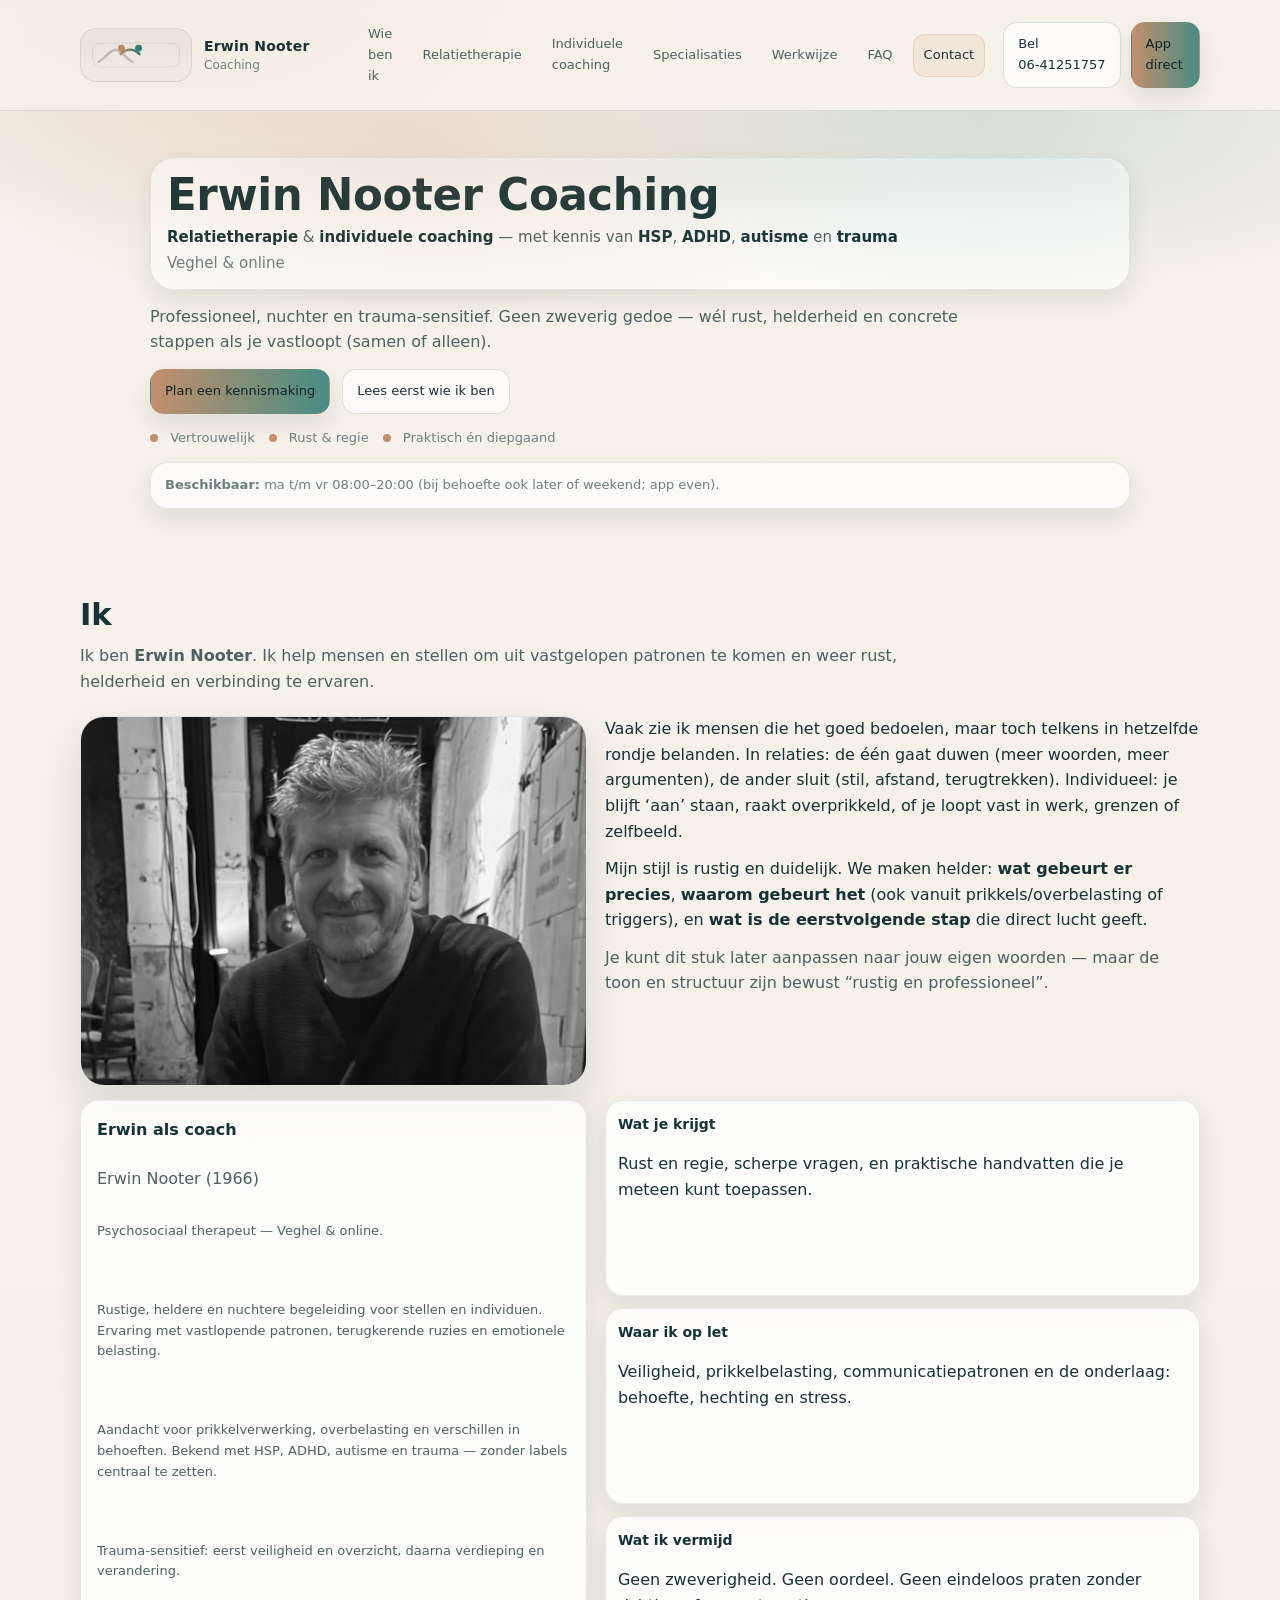
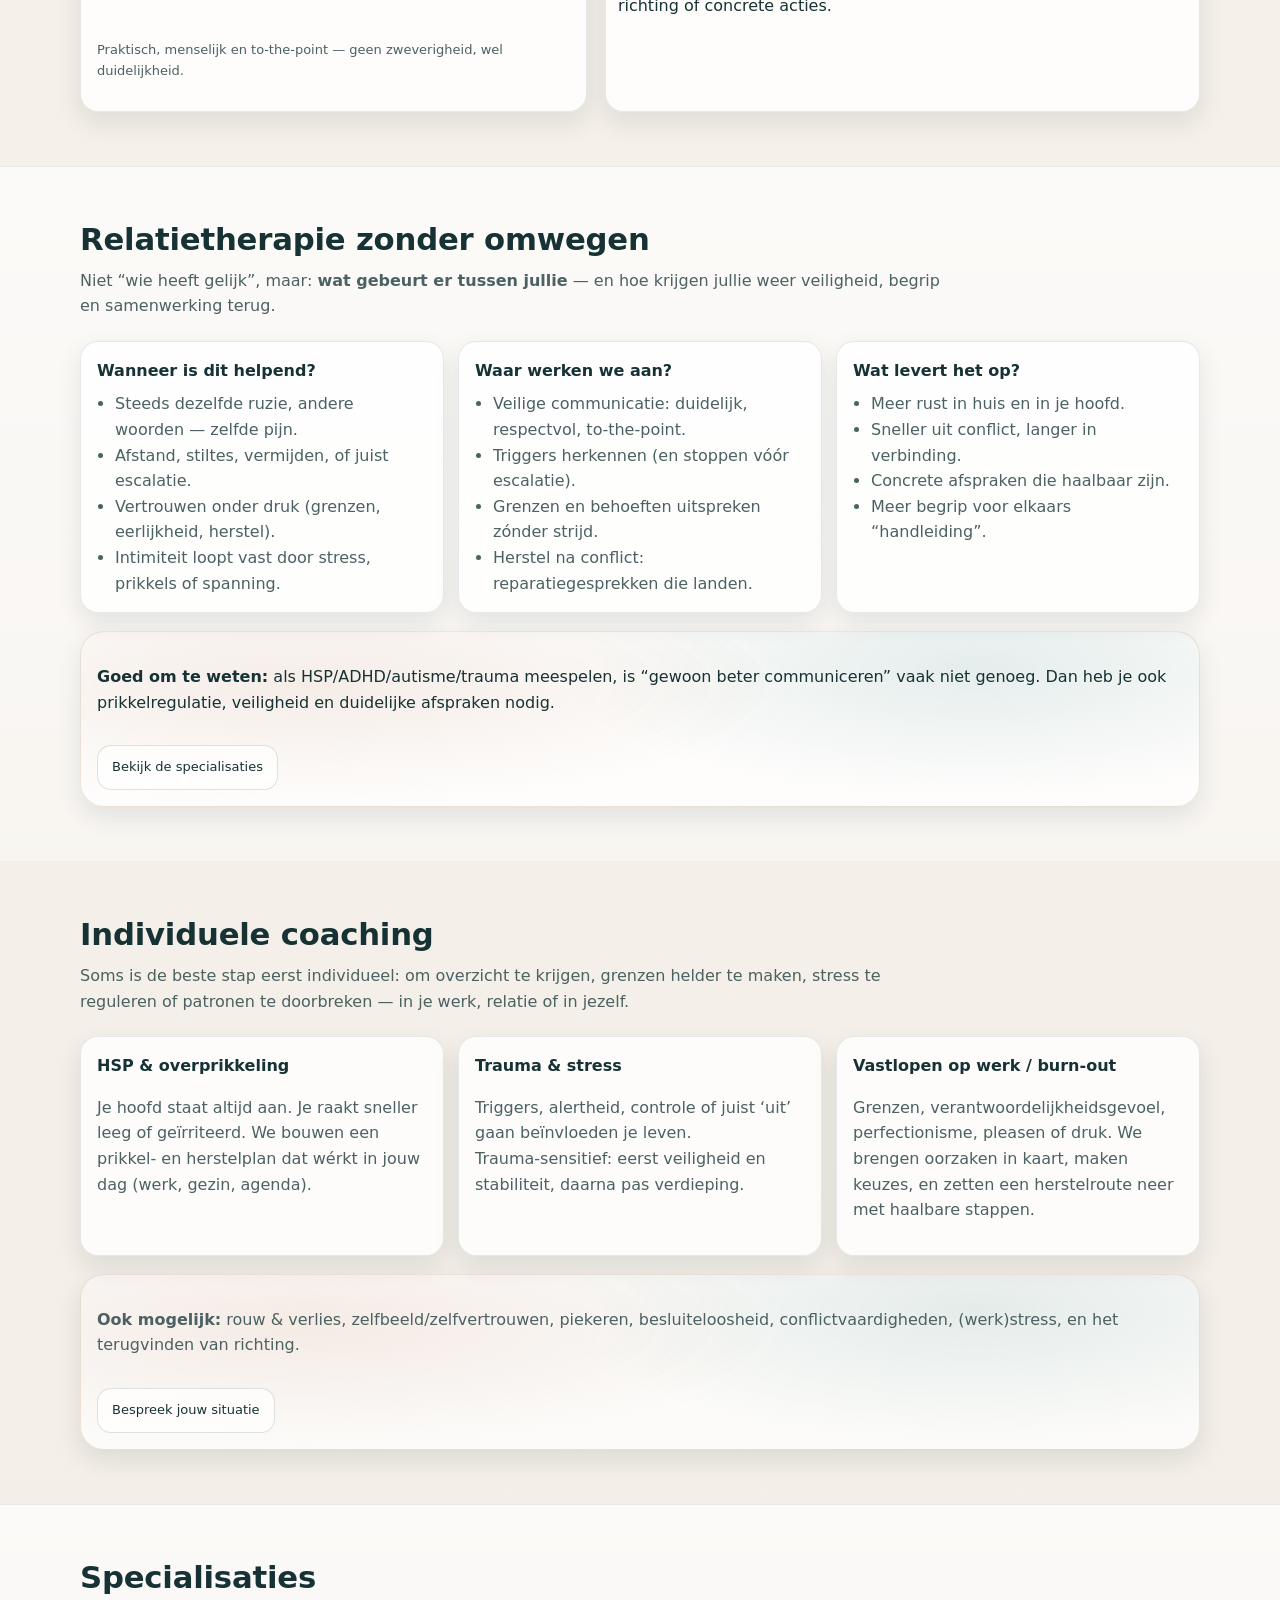
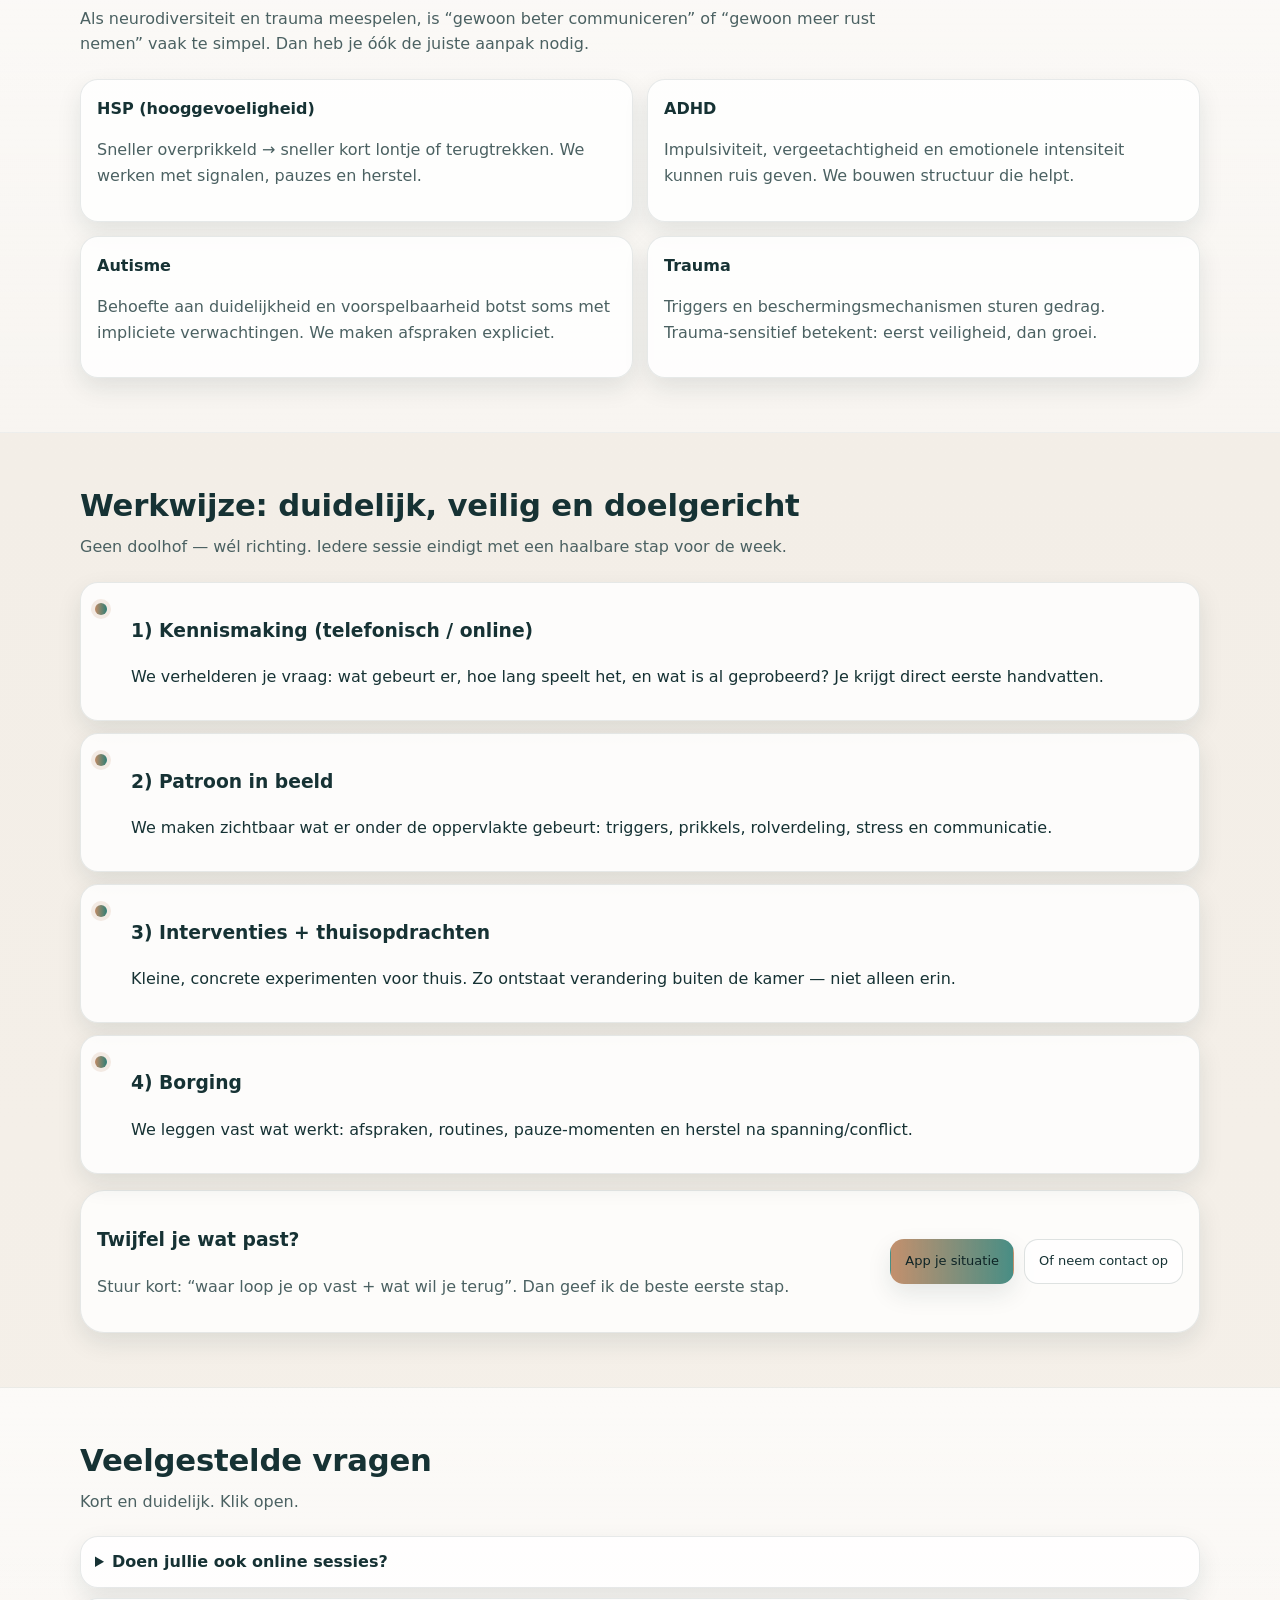
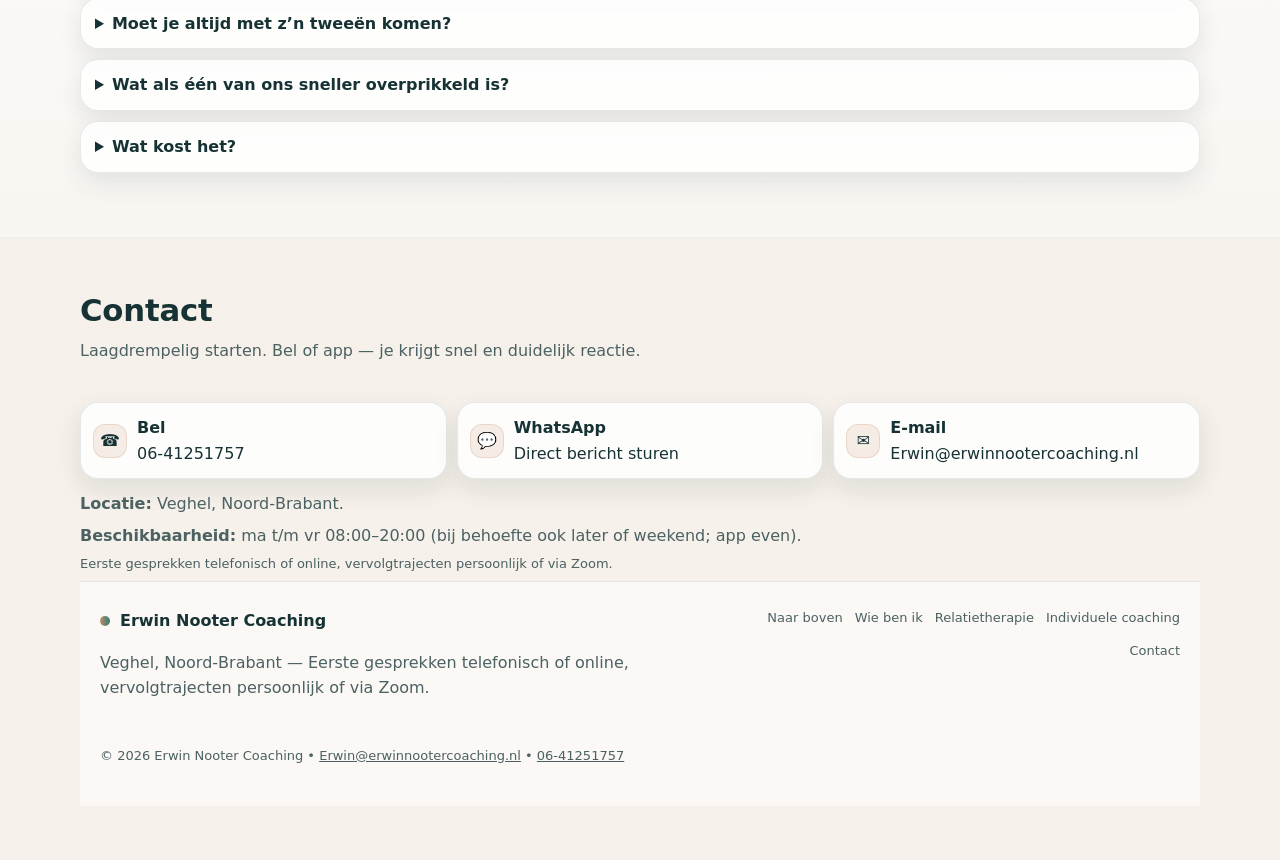
==== index.html @ 0a133993 "Update index.html" ====
<!doctype html>
<html lang="nl">
<head>
  <meta charset="utf-8" />
  <meta name="viewport" content="width=device-width,initial-scale=1" />
  <meta name="theme-color" content="#163234" />

  <title>Erwin Nooter Coaching | Relatietherapie & individuele coaching</title>
  <meta name="description" content="Erwin Nooter Coaching — relatietherapie én individuele coaching in Veghel (ook online). Specialisatie in HSP, ADHD, autisme en trauma. Professioneel, nuchter en trauma-sensitief." />

  <!-- Open Graph -->
  <meta property="og:type" content="website" />
  <meta property="og:title" content="Erwin Nooter Coaching | Relatietherapie & individuele coaching" />
  <meta property="og:description" content="Relatietherapie en individuele coaching in Veghel (ook online). HSP, ADHD, autisme en trauma." />
  <meta property="og:url" content="https://www.erwinnootercoaching.nl/" />
  <meta property="og:image" content="assets/img/og-cover.jpg" />

  <!-- Favicon -->
  <link rel="icon" href="data:image/svg+xml,%3Csvg xmlns='http://www.w3.org/2000/svg' viewBox='0 0 64 64'%3E%3Cpath fill='%23163234' d='M10 40c11-3 16-18 22-18s11 15 22 18v8H10z'/%3E%3Ccircle cx='22' cy='22' r='5' fill='%23C08A65'/%3E%3Ccircle cx='42' cy='22' r='5' fill='%232F7E75'/%3E%3C/svg%3E" />

  <link rel="stylesheet" href="assets/css/styles.css" />

  <!-- Structured data -->
  <script type="application/ld+json">
  {
    "@context":"https://schema.org",
    "@type":"ProfessionalService",
    "name":"Erwin Nooter Coaching",
    "areaServed":"Veghel, Noord-Brabant",
    "telephone":"+31641251757",
    "email":"Erwin@erwinnootercoaching.nl",
    "url":"https://www.erwinnootercoaching.nl/",
    "serviceType":[
      "Relatietherapie",
      "Individuele coaching",
      "Coaching bij HSP",
      "Begeleiding bij ADHD en autisme",
      "Trauma-sensitieve begeleiding"
    ]
  }
  </script>

  <script defer src="assets/js/main.js"></script>
</head>

<body>
  <a class="skip-link" href="#main">Direct naar inhoud</a>

  <header class="site-header" id="top">
    <div class="container header-inner">
      <a class="brand" href="#top" aria-label="Naar boven">
        <span class="logo" aria-hidden="true">
          <!-- Logo: twee personen/verbinding + veilige basis -->
          <svg viewBox="0 0 220 72" role="img" focusable="false" aria-hidden="true">
            <defs>
              <linearGradient id="g" x1="0" x2="1">
                <stop offset="0" stop-color="#C08A65"/>
                <stop offset="1" stop-color="#2F7E75"/>
              </linearGradient>
            </defs>

            <path d="M22 52c14-6 26-28 40-28s26 22 40 28" fill="none" stroke="#163234" stroke-opacity=".22" stroke-width="6" stroke-linecap="round"/>
            <circle cx="76" cy="20" r="8" fill="#C08A65"/>
            <circle cx="116" cy="20" r="8" fill="#2F7E75"/>
            <path d="M74 34c12-14 32-14 44 0" fill="none" stroke="url(#g)" stroke-width="6" stroke-linecap="round"/>
            <rect x="8" y="8" width="204" height="56" rx="18" ry="18"
                  fill="none" stroke="#163234" stroke-opacity=".10" stroke-width="2"/>
          </svg>
        </span>

        <span class="brand-text">
          <strong>Erwin Nooter</strong>
          <span>Coaching</span>
        </span>
      </a>

      <nav class="nav" aria-label="Hoofdmenu">
        <button class="nav-toggle" aria-expanded="false" aria-controls="navlinks">
          <span class="sr-only">Menu</span>
          <span aria-hidden="true" class="burger"></span>
        </button>

        <div class="navlinks" id="navlinks">
          <a href="#wie-ben-ik">Wie ben ik</a>
          <a href="#relatietherapie">Relatietherapie</a>
          <a href="#individueel">Individuele coaching</a>
          <a href="#specialisaties">Specialisaties</a>
          <a href="#werkwijze">Werkwijze</a>
          <a href="#faq">FAQ</a>
          <a href="#contact">Contact</a>
        </div>
      </nav>

      <div class="header-cta">
        <a class="btn btn-ghost" href="tel:+31641251757">Bel 06‑41251757</a>
        <a class="btn btn-primary" href="https://wa.me/31641251757">App direct</a>
      </div>
    </div>
  </header>

  <main id="main">
    <!-- NIEUWE HERO: direct duidelijk wie/wat/waar + minder 'schreeuwend' -->
    <section class="hero" aria-label="Landing">
      <div class="container hero-inner">
        <div class="hero-titleblock">
          <h1 class="hero-title">Erwin Nooter Coaching</h1>
          <p class="hero-subtitle">
            <strong>Relatietherapie</strong> & <strong>individuele coaching</strong> — met kennis van <strong>HSP</strong>, <strong>ADHD</strong>, <strong>autisme</strong> en <strong>trauma</strong><br/>
            <span class="hero-loc">Veghel & online</span>
          </p>
        </div>

        <p class="hero-lead">
          Professioneel, nuchter en trauma‑sensitief. Geen zweverig gedoe — wél rust, helderheid en concrete stappen
          als je vastloopt (samen of alleen).
        </p>

        <div class="hero-actions">
          <a class="btn btn-primary" href="#contact">Plan een kennismaking</a>
          <a class="btn btn-ghost" href="#wie-ben-ik">Lees eerst wie ik ben</a>
        </div>

        <ul class="hero-trust" aria-label="Kernbeloftes">
          <li><span class="dot"></span> Vertrouwelijk</li>
          <li><span class="dot"></span> Rust & regie</li>
          <li><span class="dot"></span> Praktisch én diepgaand</li>
        </ul>

        <p class="micro-proof">
          <strong>Beschikbaar:</strong> ma t/m vr 08:00–20:00 (bij behoefte ook later of weekend; app even).
        </p>
      </div>
      <div class="hero-bg" aria-hidden="true"></div>
    </section>

    <!-- WIE BEN IK (ongewijzigd t.o.v. laatste goede versie) -->
    <section class="section" id="wie-ben-ik">
      <div class="container">
        <div class="section-head">
          <h2>Ik</h2>
          <p class="lead">
            Ik ben <strong>Erwin Nooter</strong>. Ik help mensen en stellen om uit vastgelopen patronen te komen
            en weer rust, helderheid en verbinding te ervaren.
          </p>
        </div>

        <div class="about-top">
          <figure class="about-photo">
            <img src="assets/img/erwin.jpg" alt="Portret van Erwin Nooter" loading="lazy" />
          </figure>

          <div class="about-text">
            <p>
              Vaak zie ik mensen die het goed bedoelen, maar toch telkens in hetzelfde rondje belanden.
              In relaties: de één gaat duwen (meer woorden, meer argumenten), de ander sluit (stil, afstand, terugtrekken).
              Individueel: je blijft ‘aan’ staan, raakt overprikkeld, of je loopt vast in werk, grenzen of zelfbeeld.
            </p>

            <p>
              Mijn stijl is rustig en duidelijk. We maken helder: <strong>wat gebeurt er precies</strong>,
              <strong>waarom gebeurt het</strong> (ook vanuit prikkels/overbelasting of triggers),
              en <strong>wat is de eerstvolgende stap</strong> die direct lucht geeft.
            </p>

            <p class="muted">
              Je kunt dit stuk later aanpassen naar jouw eigen woorden — maar de toon en structuur zijn bewust “rustig en professioneel”.
            </p>
          </div>
        </div>

        <div class="about-bottom">
          <div class="panel placeholder">
            <h3>Erwin als coach</h3>
            <p class="muted">
              Erwin Nooter (1966)  
            </p>
            <p class="muted small">
              Psychosociaal therapeut — Veghel & online.
            </p>
             </p>
            <p class="muted small">
              Rustige, heldere en nuchtere begeleiding voor stellen en individuen.
              Ervaring met vastlopende patronen, terugkerende ruzies en emotionele belasting.
            </p>
             </p>
            <p class="muted small">
              Aandacht voor prikkelverwerking, overbelasting en verschillen in behoeften.
              Bekend met HSP, ADHD, autisme en trauma — zonder labels centraal te zetten.
            </p>
                </p>
            <p class="muted small">
              Trauma‑sensitief: eerst veiligheid en overzicht, daarna verdieping en verandering.
            </p>
                </p>
            <p class="muted small">
              Praktisch, menselijk en to‑the‑point — geen zweverigheid, wel duidelijkheid.
            </p>
          </div>

          <div class="facts-vertical">
            <div class="fact">
              <h3>Wat je krijgt</h3>
              <p>Rust en regie, scherpe vragen, en praktische handvatten die je meteen kunt toepassen.</p>
            </div>

            <div class="fact">
              <h3>Waar ik op let</h3>
              <p>Veiligheid, prikkelbelasting, communicatiepatronen en de onderlaag: behoefte, hechting en stress.</p>
            </div>

            <div class="fact">
              <h3>Wat ik vermijd</h3>
              <p>Geen zweverigheid. Geen oordeel. Geen eindeloos praten zonder richting of concrete acties.</p>
            </div>
          </div>
        </div>
      </div>
    </section>

    <!-- RELATIETHERAPIE -->
    <section class="section alt" id="relatietherapie">
      <div class="container">
        <div class="section-head">
          <h2>Relatietherapie zonder omwegen</h2>
          <p class="lead">
            Niet “wie heeft gelijk”, maar: <strong>wat gebeurt er tussen jullie</strong> — en hoe krijgen jullie weer veiligheid,
            begrip en samenwerking terug.
          </p>
        </div>

        <div class="grid-3">
          <article class="panel">
            <h3>Wanneer is dit helpend?</h3>
            <ul class="checklist">
              <li>Steeds dezelfde ruzie, andere woorden — zelfde pijn.</li>
              <li>Afstand, stiltes, vermijden, of juist escalatie.</li>
              <li>Vertrouwen onder druk (grenzen, eerlijkheid, herstel).</li>
              <li>Intimiteit loopt vast door stress, prikkels of spanning.</li>
            </ul>
          </article>

          <article class="panel">
            <h3>Waar werken we aan?</h3>
            <ul class="checklist">
              <li>Veilige communicatie: duidelijk, respectvol, to‑the‑point.</li>
              <li>Triggers herkennen (en stoppen vóór escalatie).</li>
              <li>Grenzen en behoeften uitspreken zónder strijd.</li>
              <li>Herstel na conflict: reparatiegesprekken die landen.</li>
            </ul>
          </article>

          <article class="panel">
            <h3>Wat levert het op?</h3>
            <ul class="checklist">
              <li>Meer rust in huis en in je hoofd.</li>
              <li>Sneller uit conflict, langer in verbinding.</li>
              <li>Concrete afspraken die haalbaar zijn.</li>
              <li>Meer begrip voor elkaars “handleiding”.</li>
            </ul>
          </article>
        </div>

        <div class="callout">
          <div class="callout-inner">
            <p>
              <strong>Goed om te weten:</strong> als HSP/ADHD/autisme/trauma meespelen, is “gewoon beter communiceren”
              vaak niet genoeg. Dan heb je ook prikkelregulatie, veiligheid en duidelijke afspraken nodig.
            </p>
            <a class="btn btn-ghost" href="#specialisaties">Bekijk de specialisaties</a>
          </div>
        </div>
      </div>
    </section>

    <!-- INDIVIDUELE COACHING -->
    <section class="section" id="individueel">
      <div class="container">
        <div class="section-head">
          <h2>Individuele coaching</h2>
          <p class="lead">
            Soms is de beste stap eerst individueel: om overzicht te krijgen, grenzen helder te maken,
            stress te reguleren of patronen te doorbreken — in je werk, relatie of in jezelf.
          </p>
        </div>

        <div class="grid-3">
          <article class="panel">
            <h3>HSP & overprikkeling</h3>
            <p class="muted">
              Je hoofd staat altijd aan. Je raakt sneller leeg of geïrriteerd. We bouwen een prikkel‑ en herstelplan
              dat wérkt in jouw dag (werk, gezin, agenda).
            </p>
          </article>

          <article class="panel">
            <h3>Trauma & stress</h3>
            <p class="muted">
              Triggers, alertheid, controle of juist ‘uit’ gaan beïnvloeden je leven. Trauma‑sensitief:
              eerst veiligheid en stabiliteit, daarna pas verdieping.
            </p>
          </article>

          <article class="panel">
            <h3>Vastlopen op werk / burn‑out</h3>
            <p class="muted">
              Grenzen, verantwoordelijkheidsgevoel, perfectionisme, pleasen of druk. We brengen oorzaken in kaart,
              maken keuzes, en zetten een herstelroute neer met haalbare stappen.
            </p>
          </article>
        </div>

        <div class="callout">
          <div class="callout-inner">
            <p class="muted">
              <strong>Ook mogelijk:</strong> rouw & verlies, zelfbeeld/zelfvertrouwen, piekeren, besluiteloosheid,
              conflictvaardigheden, (werk)stress, en het terugvinden van richting.
            </p>
            <a class="btn btn-ghost" href="#contact">Bespreek jouw situatie</a>
          </div>
        </div>
      </div>
    </section>

    <!-- SPECIALISATIES -->
    <section class="section alt" id="specialisaties">
      <div class="container">
        <div class="section-head">
          <h2>Specialisaties</h2>
          <p class="lead">
            Als neurodiversiteit en trauma meespelen, is “gewoon beter communiceren” of “gewoon meer rust nemen”
            vaak te simpel. Dan heb je óók de juiste aanpak nodig.
          </p>
        </div>

        <div class="grid-2">
          <article class="panel">
            <h3>HSP (hooggevoeligheid)</h3>
            <p class="muted">Sneller overprikkeld → sneller kort lontje of terugtrekken. We werken met signalen, pauzes en herstel.</p>
          </article>

          <article class="panel">
            <h3>ADHD</h3>
            <p class="muted">Impulsiviteit, vergeetachtigheid en emotionele intensiteit kunnen ruis geven. We bouwen structuur die helpt.</p>
          </article>

          <article class="panel">
            <h3>Autisme</h3>
            <p class="muted">Behoefte aan duidelijkheid en voorspelbaarheid botst soms met impliciete verwachtingen. We maken afspraken expliciet.</p>
          </article>

          <article class="panel">
            <h3>Trauma</h3>
            <p class="muted">Triggers en beschermingsmechanismen sturen gedrag. Trauma‑sensitief betekent: eerst veiligheid, dan groei.</p>
          </article>
        </div>
      </div>
    </section>

    <!-- WERKWIJZE -->
    <section class="section" id="werkwijze">
      <div class="container">
        <div class="section-head">
          <h2>Werkwijze: duidelijk, veilig en doelgericht</h2>
          <p class="lead">Geen doolhof — wél richting. Iedere sessie eindigt met een haalbare stap voor de week.</p>
        </div>

        <div class="timeline">
          <div class="t-item">
            <div class="t-dot" aria-hidden="true"></div>
            <div class="t-content">
              <h3>1) Kennismaking (telefonisch / online)</h3>
              <p>We verhelderen je vraag: wat gebeurt er, hoe lang speelt het, en wat is al geprobeerd? Je krijgt direct eerste handvatten.</p>
            </div>
          </div>

          <div class="t-item">
            <div class="t-dot" aria-hidden="true"></div>
            <div class="t-content">
              <h3>2) Patroon in beeld</h3>
              <p>We maken zichtbaar wat er onder de oppervlakte gebeurt: triggers, prikkels, rolverdeling, stress en communicatie.</p>
            </div>
          </div>

          <div class="t-item">
            <div class="t-dot" aria-hidden="true"></div>
            <div class="t-content">
              <h3>3) Interventies + thuisopdrachten</h3>
              <p>Kleine, concrete experimenten voor thuis. Zo ontstaat verandering buiten de kamer — niet alleen erin.</p>
            </div>
          </div>

          <div class="t-item">
            <div class="t-dot" aria-hidden="true"></div>
            <div class="t-content">
              <h3>4) Borging</h3>
              <p>We leggen vast wat werkt: afspraken, routines, pauze‑momenten en herstel na spanning/conflict.</p>
            </div>
          </div>
        </div>

        <div class="cta-band">
          <div>
            <h3>Twijfel je wat past?</h3>
            <p class="muted">Stuur kort: “waar loop je op vast + wat wil je terug”. Dan geef ik de beste eerste stap.</p>
          </div>
          <div class="cta-actions">
            <a class="btn btn-primary" href="https://wa.me/31641251757">App je situatie</a>
            <a class="btn btn-ghost" href="#contact">Of neem contact op</a>
          </div>
        </div>
      </div>
    </section>

    <!-- FAQ -->
    <section class="section alt" id="faq">
      <div class="container">
        <div class="section-head">
          <h2>Veelgestelde vragen</h2>
          <p class="lead">Kort en duidelijk. Klik open.</p>
        </div>

        <div class="faq">
          <details>
            <summary>Doen jullie ook online sessies?</summary>
            <p>Ja. Eerste gesprekken kunnen telefonisch of online. Vervolgtrajecten kunnen persoonlijk of via Zoom.</p>
          </details>

          <details>
            <summary>Moet je altijd met z’n tweeën komen?</summary>
            <p>Nee. Soms start je samen, soms juist individueel. We kiezen wat het meest effectief is.</p>
          </details>

          <details>
            <summary>Wat als één van ons sneller overprikkeld is?</summary>
            <p>Dan maken we prikkelbelasting expliciet en werken we met pauze‑afspraken en herstelmomenten, zodat gesprekken veilig blijven.</p>
          </details>

          <details>
            <summary>Wat kost het?</summary>
            <p>Tariefinformatie kun je hier later toevoegen. Tip: zet “per sessie” of “vanaf”, of vraag contact op voor een passend traject.</p>
          </details>
        </div>
      </div>
    </section>

    <!-- CONTACT (formulier verwijderd) -->
    <section class="section" id="contact">
      <div class="container">
        <div class="section-head">
          <h2>Contact</h2>
          <p class="lead">Laagdrempelig starten. Bel of app — je krijgt snel en duidelijk reactie.</p>
        </div>

        <div class="contact-grid single">
          <div>
            <div class="contact-cards">
              <a class="contact-card" href="tel:+31641251757">
                <span class="icon" aria-hidden="true">☎</span>
                <span><strong>Bel</strong><br />06‑41251757</span>
              </a>

              <a class="contact-card" href="https://wa.me/31641251757">
                <span class="icon" aria-hidden="true">💬</span>
                <span><strong>WhatsApp</strong><br />Direct bericht sturen</span>
              </a>

              <a class="contact-card" href="mailto:Erwin@erwinnootercoaching.nl?subject=Kennismaking%20coaching">
                <span class="icon" aria-hidden="true">✉</span>
                <span><strong>E‑mail</strong><br />Erwin@erwinnootercoaching.nl</span>
              </a>
            </div>

            <div class="contact-info">
              <p><strong>Locatie:</strong> Veghel, Noord‑Brabant.</p>
              <p><strong>Beschikbaarheid:</strong> ma t/m vr 08:00–20:00 (bij behoefte ook later of weekend; app even).</p>
              <p class="muted small">Eerste gesprekken telefonisch of online, vervolgtrajecten persoonlijk of via Zoom.</p>
            </div>


    <!-- FOOTER -->
    <footer class="footer">
      <div class="container footer-inner">
        <div>
          <div class="footer-brand">
            <span class="mini-mark" aria-hidden="true"></span>
            <strong>Erwin Nooter Coaching</strong>
          </div>
          <p class="muted">Veghel, Noord‑Brabant — Eerste gesprekken telefonisch of online, vervolgtrajecten persoonlijk of via Zoom.</p>
        </div>

        <div class="footer-links">
          <a href="#top">Naar boven</a>
          <a href="#wie-ben-ik">Wie ben ik</a>
          <a href="#relatietherapie">Relatietherapie</a>
          <a href="#individueel">Individuele coaching</a>
          <a href="#contact">Contact</a>
        </div>

        <div class="footer-legal">
          <p class="muted small">
            © <span id="year"></span> Erwin Nooter Coaching •
            <a href="mailto:Erwin@erwinnootercoaching.nl">Erwin@erwinnootercoaching.nl</a> •
            <a href="tel:+31641251757">06‑41251757</a>
          </p>
        </div>
      </div>
    </footer>
  </main>
</body>
</html>
---- assets/css/styles.css ----
:root{
  --bg: #F6F1EA;
  --surface: #FFFFFF;
  --text: #163234;
  --muted: #4B6162;
  --muted2:#6D7E7F;

  --brand: #C08A65;
  --brand2:#2F7E75;
  --line: rgba(22,50,52,.12);

  --shadow: 0 20px 40px rgba(22,50,52,.12);
  --shadow2: 0 10px 24px rgba(22,50,52,.10);

  --radius: 18px;
  --radius2: 24px;
  --container: 1120px;
  --focus: 0 0 0 4px rgba(192,138,101,.22);

  --font: ui-sans-serif, system-ui, -apple-system, Segoe UI, Roboto, Helvetica, Arial, "Apple Color Emoji","Segoe UI Emoji";
}

*{box-sizing:border-box}
html{scroll-behavior:smooth}
body{
  margin:0;
  font-family: var(--font);
  color:var(--text);
  line-height:1.6;
  background:
    radial-gradient(900px 420px at 15% 0%, rgba(192,138,101,.18), transparent 55%),
    radial-gradient(900px 420px at 85% -5%, rgba(47,126,117,.16), transparent 55%),
    linear-gradient(180deg, var(--bg), #F3EEE7 65%, #F6F1EA);
}

a{color:inherit}
img{max-width:100%; display:block}

.container{
  width:min(var(--container), calc(100% - 40px));
  margin-inline:auto;
}

.skip-link{
  position:absolute;
  left:-999px;
  top:10px;
  background:var(--text);
  color:white;
  padding:10px 14px;
  border-radius:12px;
  z-index:9999;
}
.skip-link:focus{left:10px; outline:none; box-shadow:var(--focus)}

.site-header{
  position:sticky;
  top:0;
  z-index:1000;
  background: rgba(246,241,234,.78);
  backdrop-filter: blur(10px);
  border-bottom:1px solid var(--line);
}

.header-inner{
  display:flex;
  align-items:center;
  justify-content:space-between;
  padding:14px 0;
  gap:18px;
}

.brand{
  display:flex;
  align-items:center;
  gap:12px;
  text-decoration:none;
  min-width:260px;
}

.logo{
  width: 112px;
  height: 54px;
  display:inline-flex;
  border-radius:16px;
  background: linear-gradient(180deg, rgba(22,50,52,.05), rgba(22,50,52,.02));
  border:1px solid rgba(22,50,52,.10);
  padding:6px 8px;
}
.logo svg{width:100%; height:100%; display:block}

.brand-text strong{
  display:block;
  font-size:14px;
  letter-spacing:.2px;
}
.brand-text span{
  display:block;
  font-size:12px;
  color:var(--muted2);
  margin-top:-2px;
}

.nav{display:flex; align-items:center}
.navlinks{
  display:flex;
  align-items:center;
  gap:10px;
}
.navlinks a{
  text-decoration:none;
  font-size:13px;
  color:var(--muted);
  padding:10px 10px;
  border-radius:12px;
}
.navlinks a:hover{
  color:var(--text);
  background: rgba(22,50,52,.05);
}
.navlinks a.active{
  color:var(--text);
  background: rgba(192,138,101,.12);
  border:1px solid rgba(192,138,101,.22);
}

.header-cta{display:flex; gap:10px; align-items:center}

.btn{
  display:inline-flex;
  align-items:center;
  justify-content:center;
  gap:10px;
  padding:11px 14px;
  border-radius:14px;
  text-decoration:none;
  border:1px solid rgba(22,50,52,.14);
  font-size:13px;
  cursor:pointer;
  transition: transform .15s ease, background .15s ease, border-color .15s ease, filter .15s ease;
  user-select:none;
}
.btn:active{transform: translateY(1px)}
.btn:focus{outline:none; box-shadow:var(--focus)}
.btn-primary{
  background: linear-gradient(90deg, rgba(192,138,101,.95), rgba(47,126,117,.88));
  color:#0E2426;
  border-color: transparent;
  box-shadow: var(--shadow2);
}
.btn-primary:hover{filter:brightness(1.02)}
.btn-ghost{
  background: rgba(255,255,255,.72);
  color:var(--text);
}
.btn-ghost:hover{background: rgba(255,255,255,.92)}
.btn-block{width:100%}

/* HERO (nieuw) */
.hero{
  position:relative;
  padding: 46px 0 20px;
  overflow:hidden;
}
.hero-bg{
  position:absolute;
  inset:-70px -40px auto -40px;
  height:260px;
  background:
    radial-gradient(900px 320px at 35% 40%, rgba(192,138,101,.18), transparent 55%),
    radial-gradient(900px 320px at 75% 30%, rgba(47,126,117,.16), transparent 55%);
  pointer-events:none;
}
.hero-inner{max-width: 980px}

.hero-titleblock{
  padding: 14px 16px;
  border-radius: var(--radius2);
  background: rgba(255,255,255,.70);
  border: 1px solid rgba(22,50,52,.10);
  box-shadow: var(--shadow2);
}

.hero-title{
  margin:0 0 6px;
  font-size: clamp(30px, 3.4vw, 48px);
  line-height:1.06;
  letter-spacing:-.4px;
}

.hero-subtitle{
  margin:0;
  color: var(--muted);
  font-size: 15px;
}
.hero-subtitle strong{color: var(--text)}
.hero-loc{
  display:inline-block;
  margin-top: 2px;
  color: var(--muted2);
}

.hero-lead{
  margin: 14px 0 0;
  color: var(--muted);
  font-size: 16px;
  max-width: 860px;
}

.hero-actions{
  display:flex;
  gap:12px;
  flex-wrap:wrap;
  margin-top: 14px;
  align-items:center;
}

.hero-trust{
  list-style:none;
  padding:0;
  margin: 14px 0 0;
  display:flex;
  gap:14px;
  flex-wrap:wrap;
  color: var(--muted2);
  font-size: 13px;
}
.dot{
  width:8px; height:8px;
  border-radius:50%;
  display:inline-block;
  background: rgba(192,138,101,.95);
  margin-right:8px;
}

.micro-proof{
  margin-top:14px;
  padding:12px 14px;
  border-radius: var(--radius);
  background: rgba(255,255,255,.70);
  border: 1px solid rgba(22,50,52,.10);
  color: var(--muted2);
  font-size: 13px;
  box-shadow: var(--shadow2);
}

/* Sections */
.section{padding: 54px 0}
.section.alt{
  background: linear-gradient(180deg, rgba(255,255,255,.70), rgba(255,255,255,.40));
  border-top:1px solid rgba(22,50,52,.06);
  border-bottom:1px solid rgba(22,50,52,.06);
}

.section-head{
  max-width: 860px;
  margin-bottom: 22px;
}
h2{
  font-size: clamp(22px, 2.4vw, 34px);
  line-height:1.2;
  margin:0 0 10px;
  letter-spacing:-.2px;
}
.lead{
  color:var(--muted);
  font-size: 16px;
  margin: 0;
}

.grid-3{
  display:grid;
  grid-template-columns: repeat(3, 1fr);
  gap:14px;
}
.grid-2{
  display:grid;
  grid-template-columns: repeat(2, 1fr);
  gap:14px;
}

.panel{
  border-radius: var(--radius);
  background: rgba(255,255,255,.82);
  border: 1px solid rgba(22,50,52,.10);
  padding: 16px;
  box-shadow: var(--shadow2);
}
.panel h3{margin: 0 0 8px; font-size:16px}

.checklist, .bullets{
  margin:0;
  padding-left: 18px;
  color: var(--muted);
}

.callout{
  margin-top: 18px;
  border-radius: var(--radius2);
  border: 1px solid rgba(192,138,101,.22);
  background:
    radial-gradient(900px 220px at 20% 30%, rgba(192,138,101,.14), transparent 55%),
    radial-gradient(700px 220px at 80% 20%, rgba(47,126,117,.12), transparent 60%),
    rgba(255,255,255,.75);
  padding: 16px;
  box-shadow: var(--shadow2);
}
.callout-inner{
  display:flex;
  gap:14px;
  align-items:center;
  justify-content:space-between;
  flex-wrap:wrap;
}

/* About (wie ben ik) */
.about-top{
  display:grid;
  grid-template-columns: .92fr 1.08fr;
  gap:18px;
  align-items:start;
  margin-top: 14px;
}
.about-photo{
  margin:0;
  border-radius: var(--radius2);
  overflow:hidden;
  border: 1px solid rgba(22,50,52,.12);
  box-shadow: var(--shadow);
  background: rgba(255,255,255,.75);
}
.about-text p{margin:0 0 12px}

.about-bottom{
  margin-top: 14px;
  display:grid;
  grid-template-columns: .92fr 1.08fr;
  gap:18px;
  align-items: stretch;
}
.placeholder{
  height:100%;
  display:flex;
  flex-direction:column;
}
.facts-vertical{
  display:grid;
  grid-template-columns: 1fr;
  gap:12px;
}
.fact{
  border-radius: var(--radius);
  background: rgba(255,255,255,.82);
  border: 1px solid rgba(22,50,52,.10);
  padding: 12px;
  box-shadow: var(--shadow2);
}
.fact h3{margin:0 0 6px; font-size:14px}

.muted{color:var(--muted)}
.small{font-size:13px}

/* Timeline */
.timeline{display:grid; gap:12px}
.t-item{
  display:grid;
  grid-template-columns: 24px 1fr;
  gap:12px;
  align-items:start;
  padding: 14px;
  border-radius: var(--radius);
  background: rgba(255,255,255,.82);
  border: 1px solid rgba(22,50,52,.10);
  box-shadow: var(--shadow2);
}
.t-dot{
  width:12px; height:12px;
  border-radius:50%;
  margin-top:6px;
  background: linear-gradient(90deg, var(--brand), var(--brand2));
  box-shadow: 0 0 0 4px rgba(192,138,101,.16);
}

/* CTA band */
.cta-band{
  margin-top: 16px;
  padding: 16px;
  border-radius: var(--radius2);
  border: 1px solid rgba(22,50,52,.10);
  background: rgba(255,255,255,.78);
  display:flex;
  align-items:center;
  justify-content:space-between;
  gap:14px;
  flex-wrap:wrap;
  box-shadow: var(--shadow2);
}
.cta-actions{display:flex; gap:10px; flex-wrap:wrap}

/* FAQ */
.faq details{
  border-radius: var(--radius);
  border:1px solid rgba(22,50,52,.10);
  background: rgba(255,255,255,.82);
  padding: 12px 14px;
  margin-bottom:10px;
  box-shadow: var(--shadow2);
}
.faq summary{cursor:pointer; font-weight:600}
.faq p{margin:10px 0 0; color:var(--muted)}

/* Contact */
.contact-grid{display:grid; grid-template-columns: 1fr 1fr; gap:16px; align-items:start}
.contact-grid.single{grid-template-columns: 1fr}

.contact-cards{
  display:grid;
  grid-template-columns: repeat(3, 1fr);
  gap:10px;
  margin: 16px 0 12px;
}
.contact-card{
  display:flex;
  gap:10px;
  align-items:center;
  padding: 12px;
  border-radius: var(--radius);
  border:1px solid rgba(22,50,52,.10);
  background: rgba(255,255,255,.82);
  text-decoration:none;
  box-shadow: var(--shadow2);
}
.contact-card:hover{background: rgba(255,255,255,.95)}
.icon{
  width:34px; height:34px;
  border-radius: 12px;
  display:grid;
  place-items:center;
  background: rgba(192,138,101,.14);
  border: 1px solid rgba(192,138,101,.22);
}
.contact-info p{margin: 6px 0; color: var(--muted)}
.start-card{margin-top: 14px}
.steps{margin: 12px 0 0; padding-left: 18px; color: var(--muted)}
.steps li{margin: 6px 0}

/* Footer */
.footer{
  padding: 26px 0;
  border-top: 1px solid rgba(22,50,52,.10);
  background: rgba(255,255,255,.55);
}
.footer-inner{
  display:grid;
  grid-template-columns: 1.2fr .8fr;
  gap:16px;
  align-items:start;
}
.footer-links{
  display:flex;
  flex-wrap:wrap;
  gap:12px;
  justify-content:flex-end;
}
.footer-links a{
  color: var(--muted);
  text-decoration:none;
  font-size:13px;
}
.footer-links a:hover{color:var(--text)}
.footer-legal{grid-column: 1 / -1}
.footer-brand{display:flex; align-items:center; gap:10px}
.mini-mark{
  width:10px; height:10px; border-radius:50%;
  background: linear-gradient(90deg, var(--brand), var(--brand2));
}

/* accessibility */
.sr-only{
  position:absolute!important;
  width:1px;height:1px;
  padding:0;margin:-1px;
  overflow:hidden;clip:rect(0,0,0,0);
  white-space:nowrap;border:0;
}

/* Mobile nav */
.nav-toggle{
  display:none;
  border:1px solid rgba(22,50,52,.14);
  background: rgba(255,255,255,.72);
  border-radius: 14px;
  padding: 10px 12px;
}
.burger{
  width:22px; height:2px; background: var(--text);
  display:block; position:relative;
}
.burger::before, .burger::after{
  content:"";
  position:absolute; left:0;
  width:22px; height:2px;
  background: var(--text);
}
.burger::before{top:-7px}
.burger::after{top:7px}

@media (max-width: 980px){
  .header-cta{display:none}
  .grid-3{grid-template-columns: 1fr}
  .grid-2{grid-template-columns: 1fr}
  .about-top{grid-template-columns: 1fr}
  .about-bottom{grid-template-columns: 1fr}
  .contact-cards{grid-template-columns: 1fr}
  .footer-inner{grid-template-columns: 1fr}
  .footer-links{justify-content:flex-start}

  .nav-toggle{display:inline-flex}
  .navlinks{
    display:none;
    position:absolute;
    right:20px;
    top:76px;
    flex-direction:column;
    align-items:stretch;
    width:min(360px, calc(100vw - 40px));
    padding:10px;
    border-radius: 18px;
    background: rgba(246,241,234,.92);
    border:1px solid rgba(22,50,52,.12);
    box-shadow: var(--shadow);
  }
  .navlinks.open{display:flex}
  .navlinks a{padding:12px 12px}
}
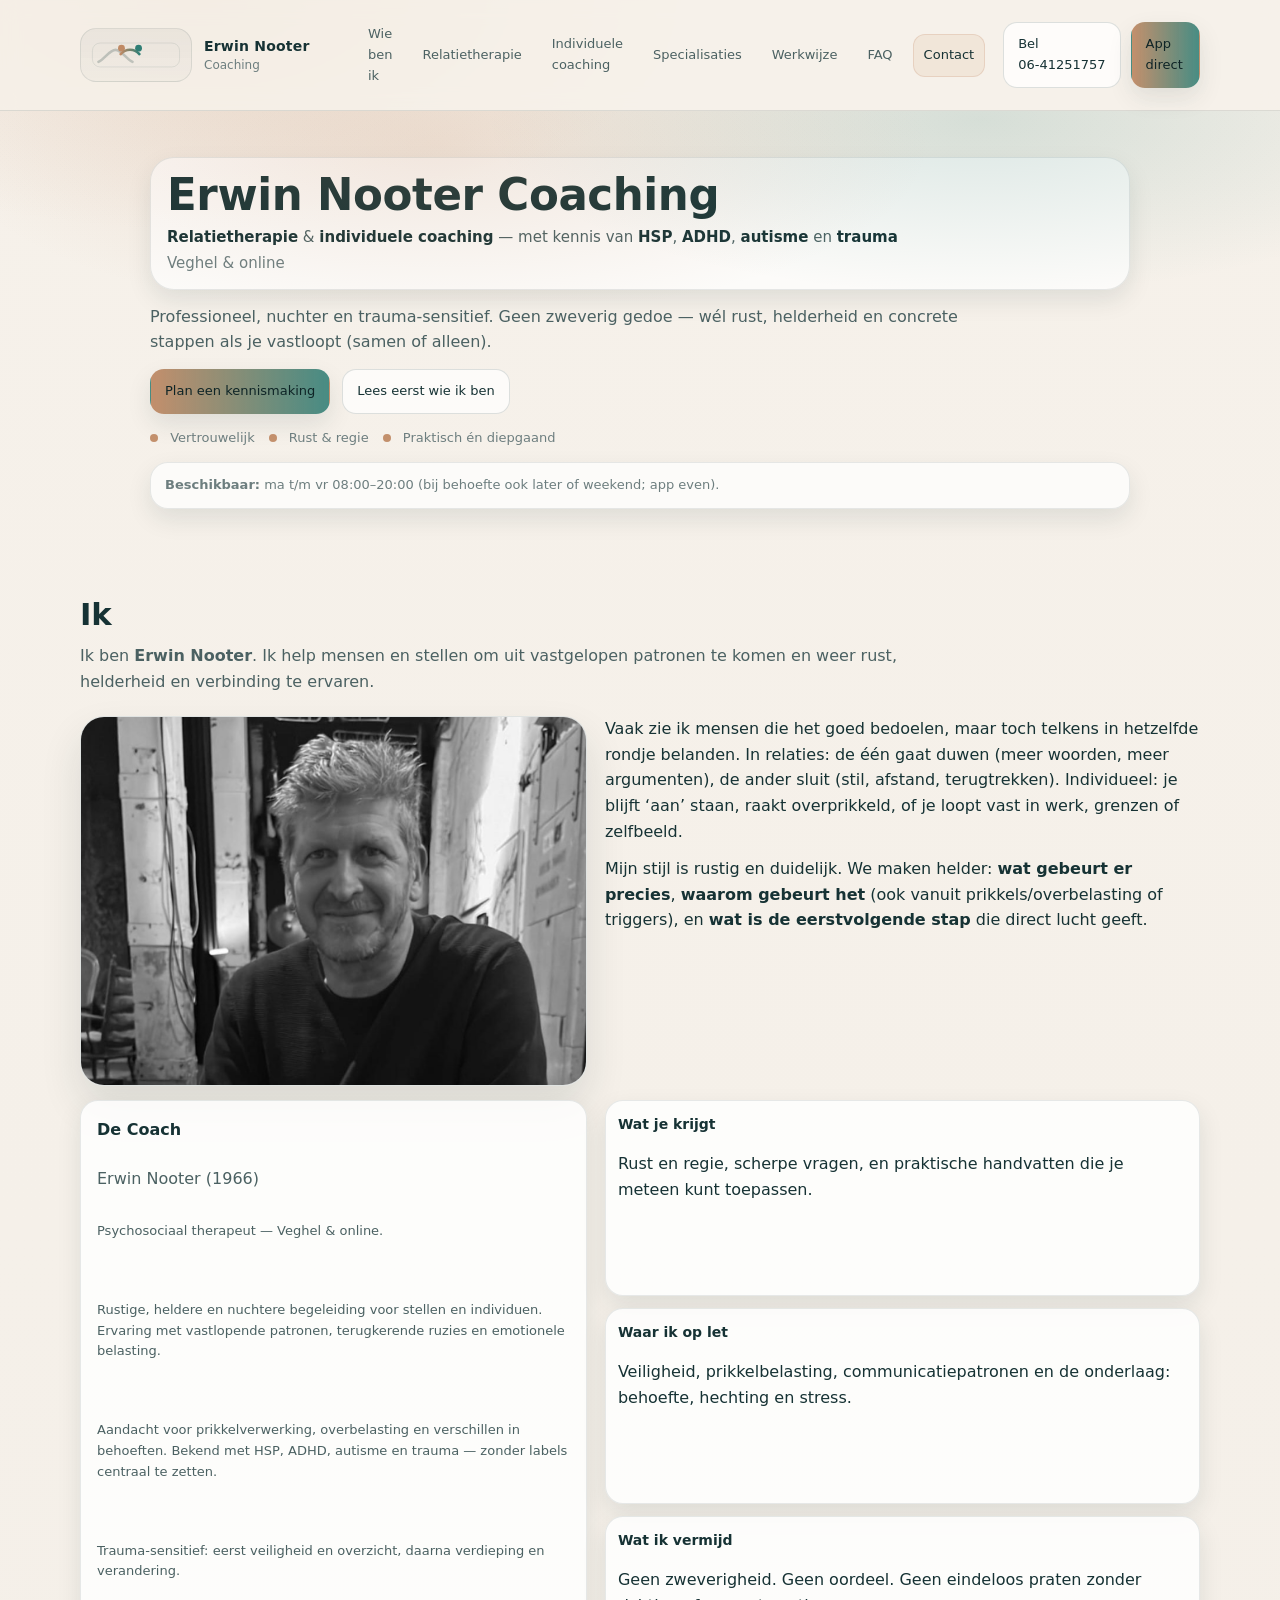
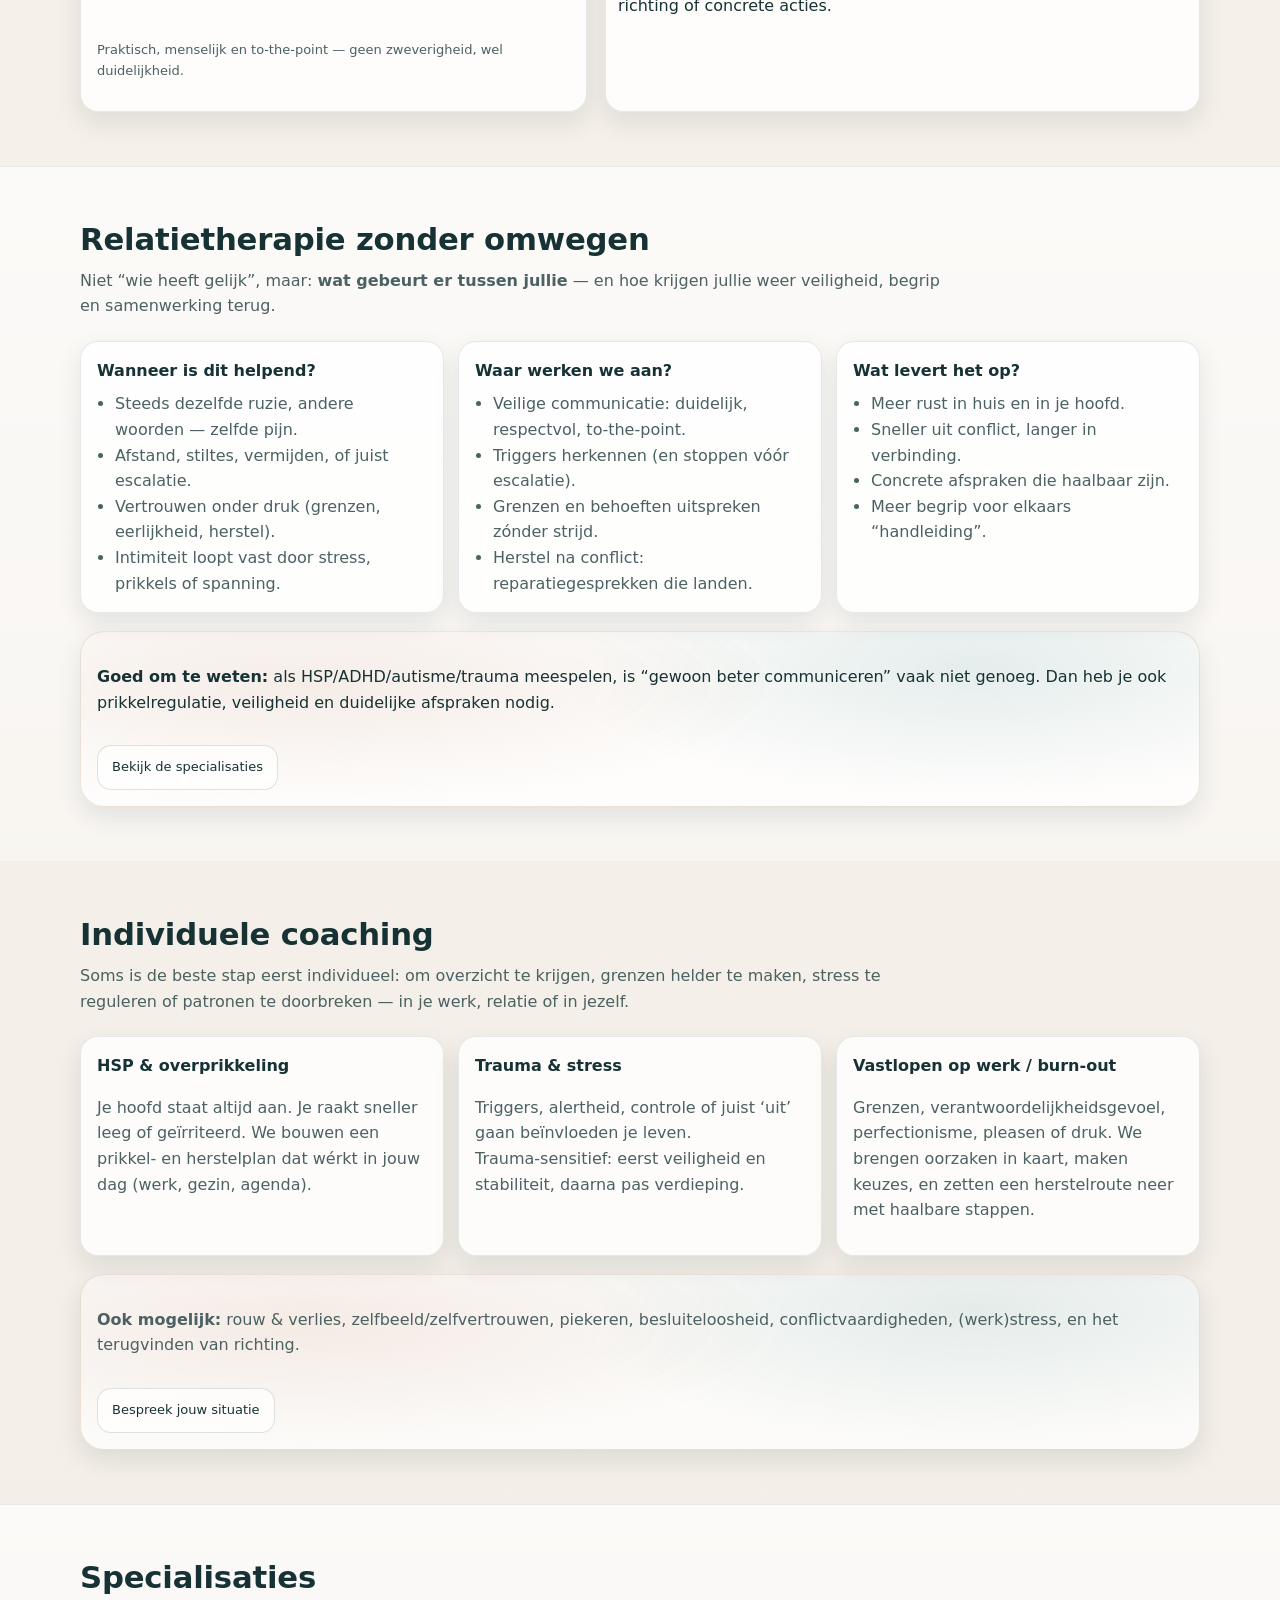
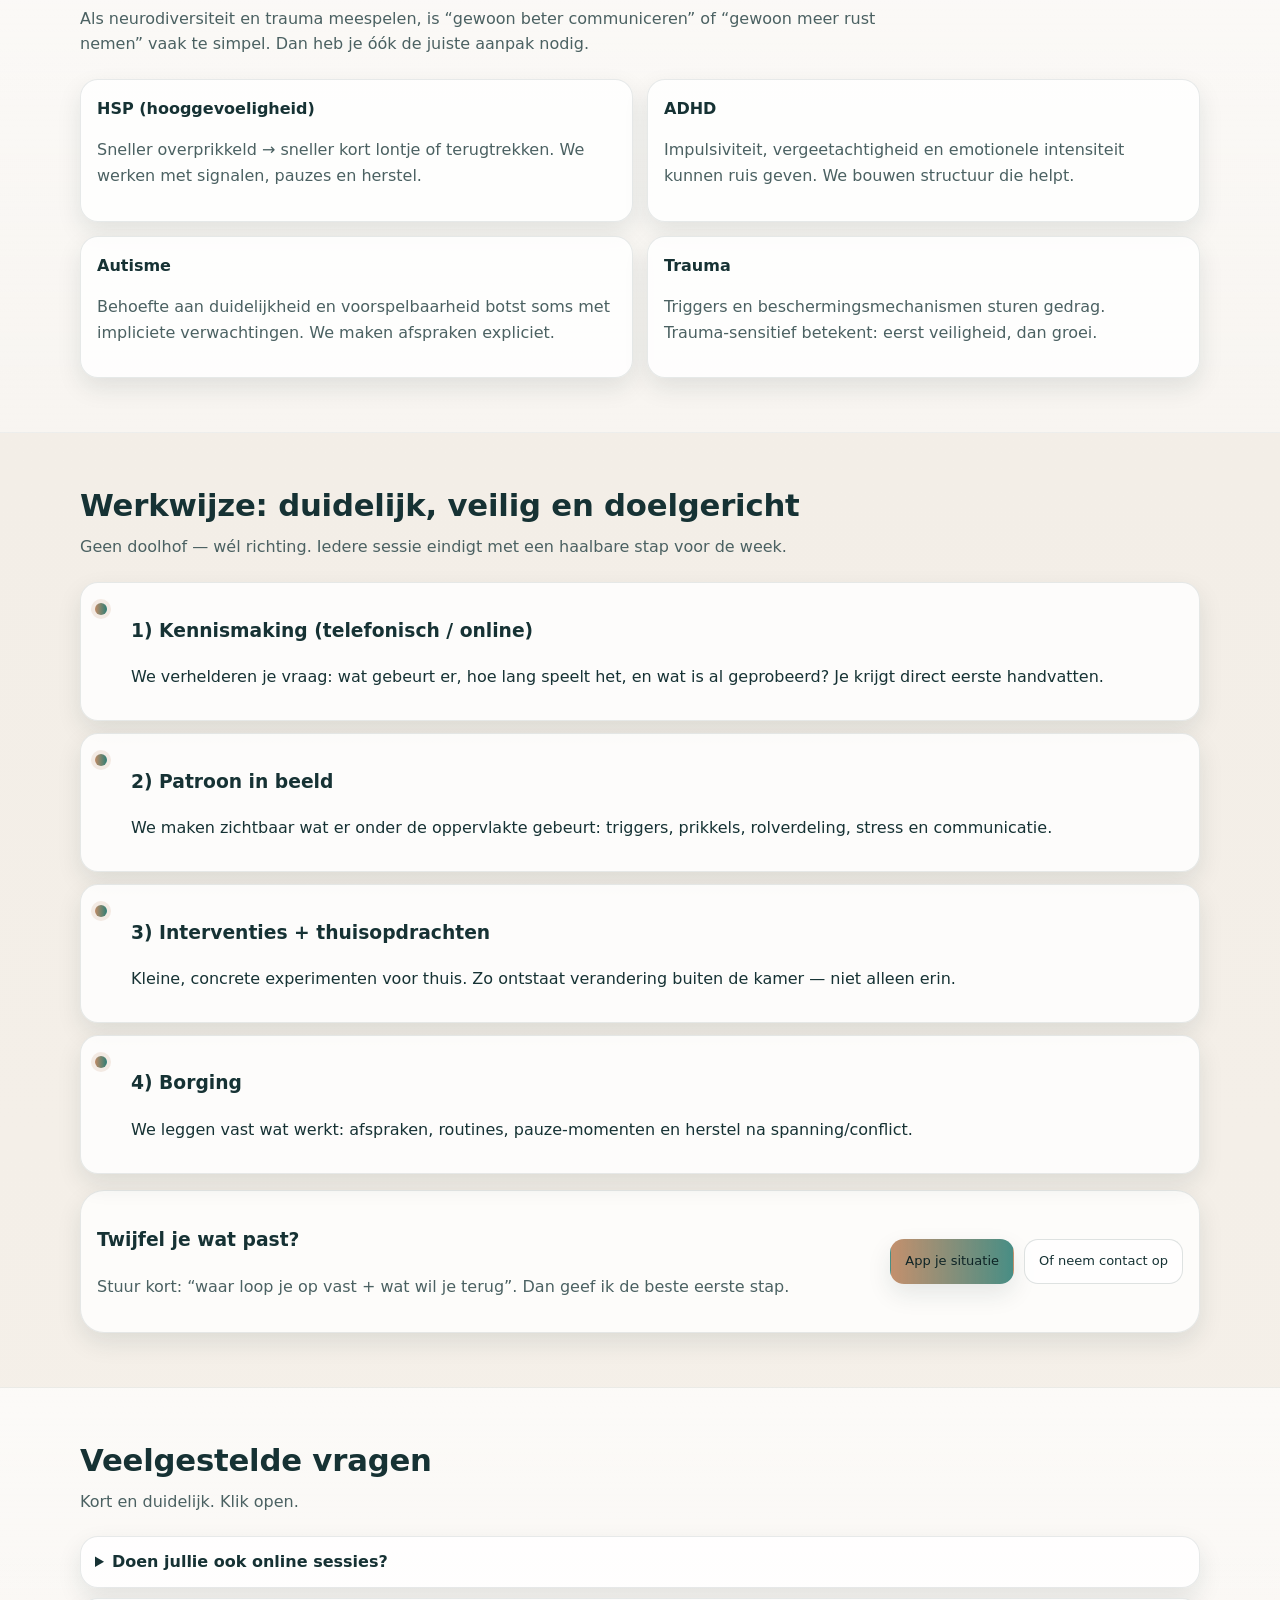
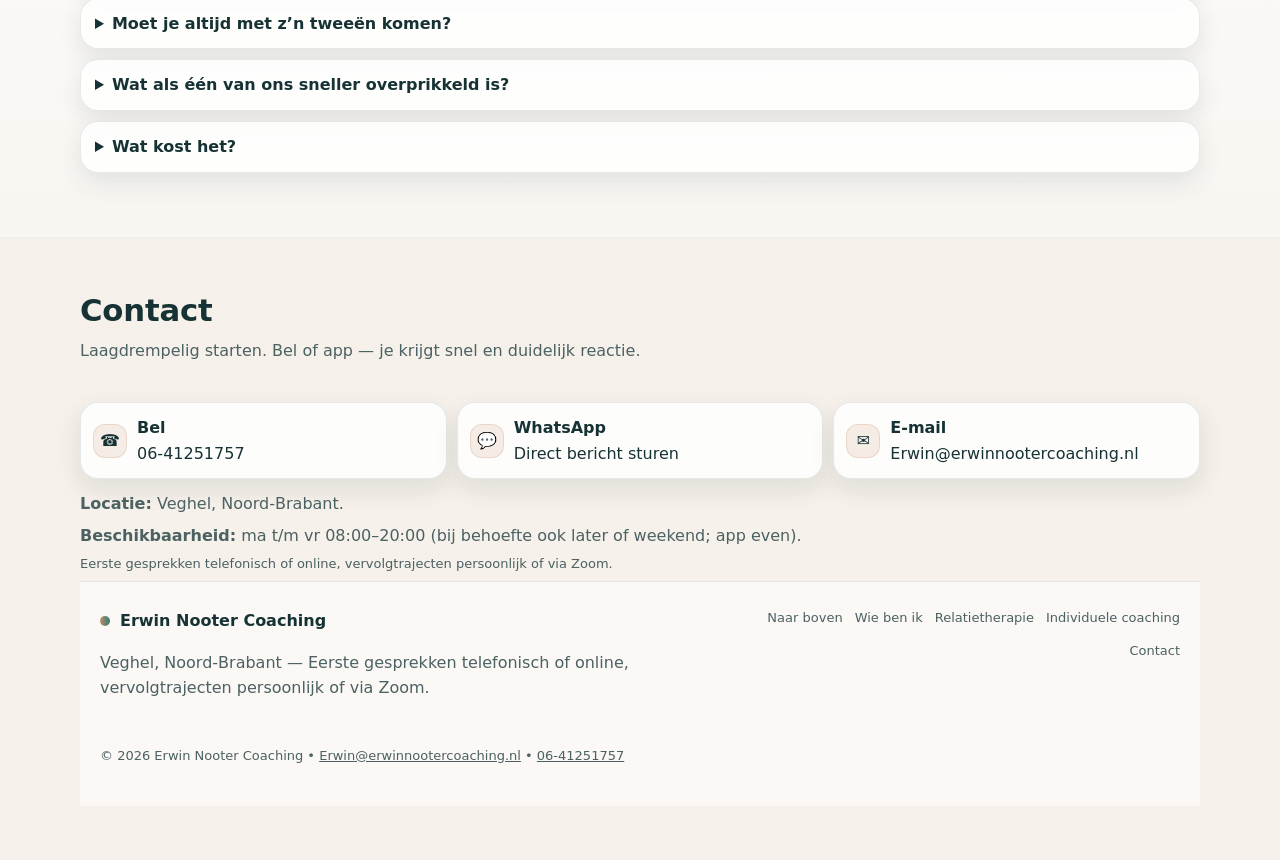
==== commit 341eb355: "Update index.html" ====
--- a/index.html
+++ b/index.html
@@ -163,14 +163,14 @@
             </p>
 
             <p class="muted">
-              Je kunt dit stuk later aanpassen naar jouw eigen woorden — maar de toon en structuur zijn bewust “rustig en professioneel”.
+            
             </p>
           </div>
         </div>
 
         <div class="about-bottom">
           <div class="panel placeholder">
-            <h3>Erwin als coach</h3>
+            <h3>De Coach</h3>
             <p class="muted">
               Erwin Nooter (1966)  
             </p>
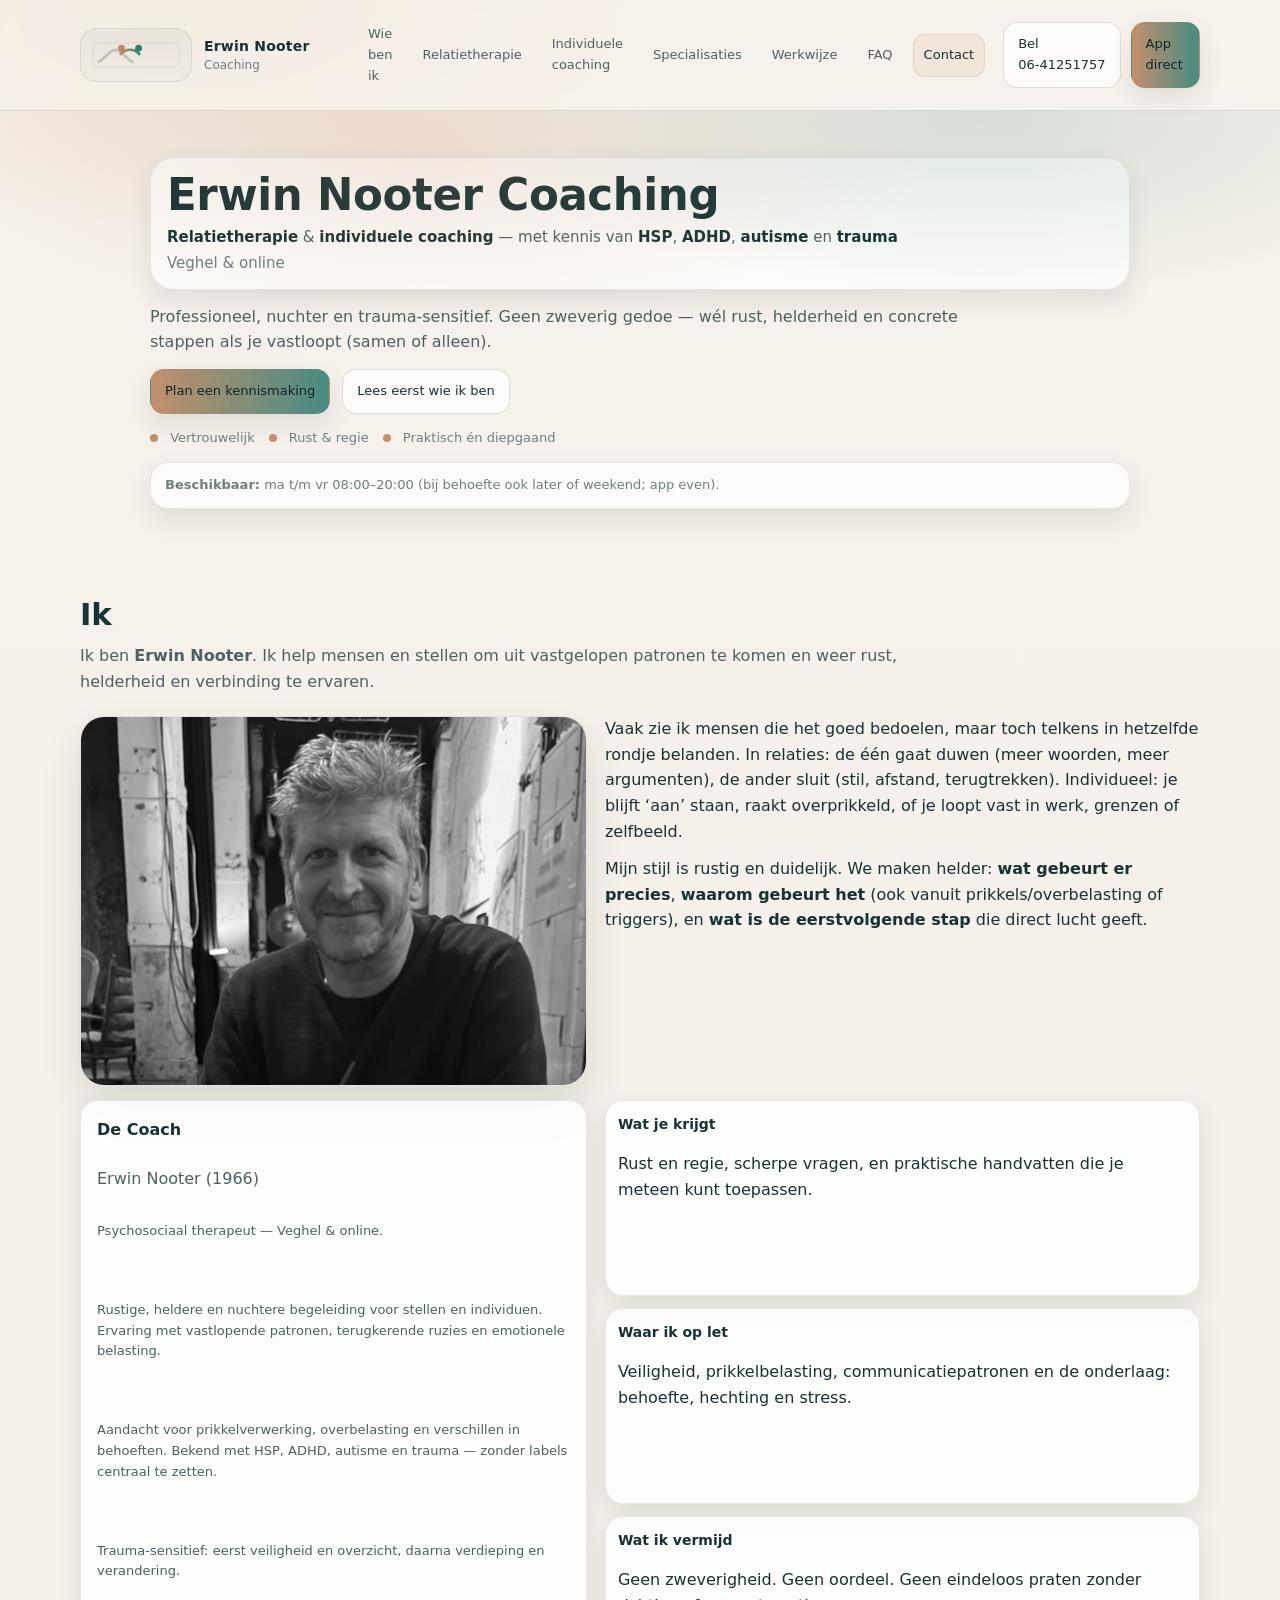
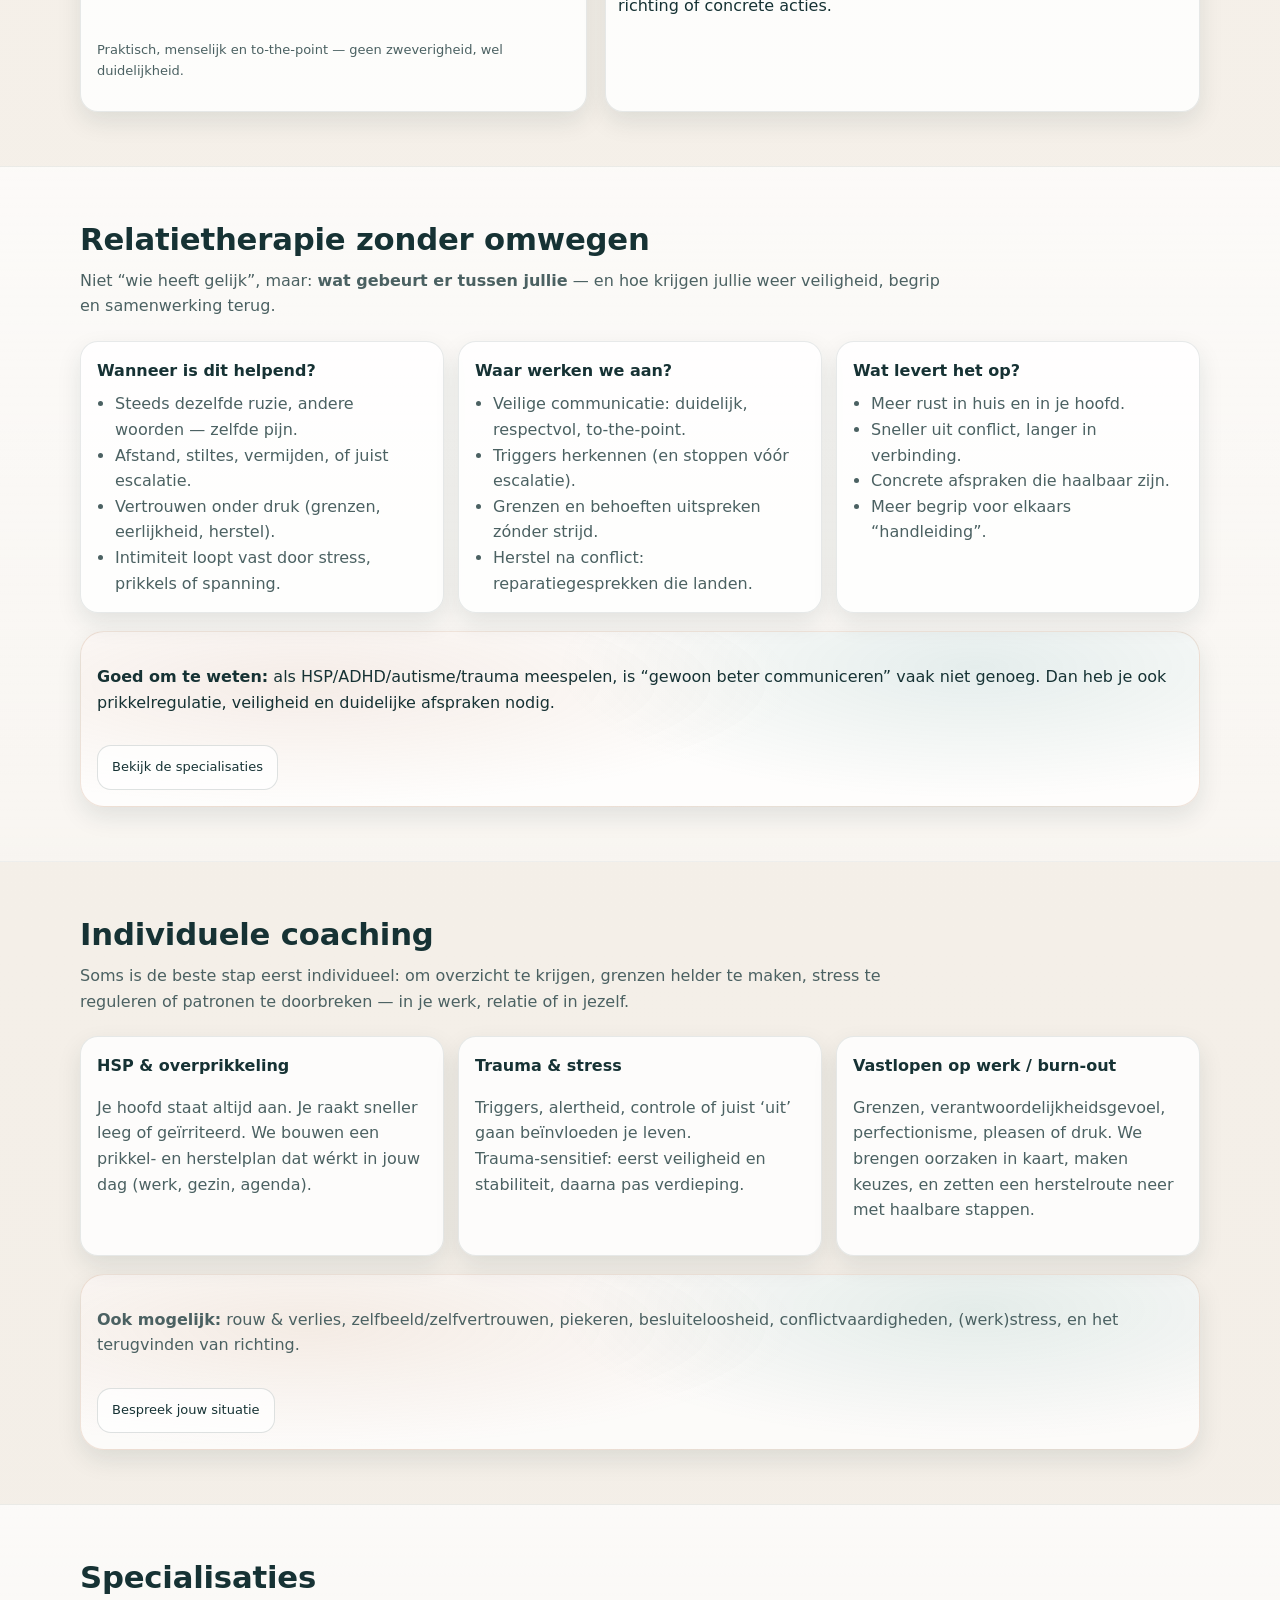
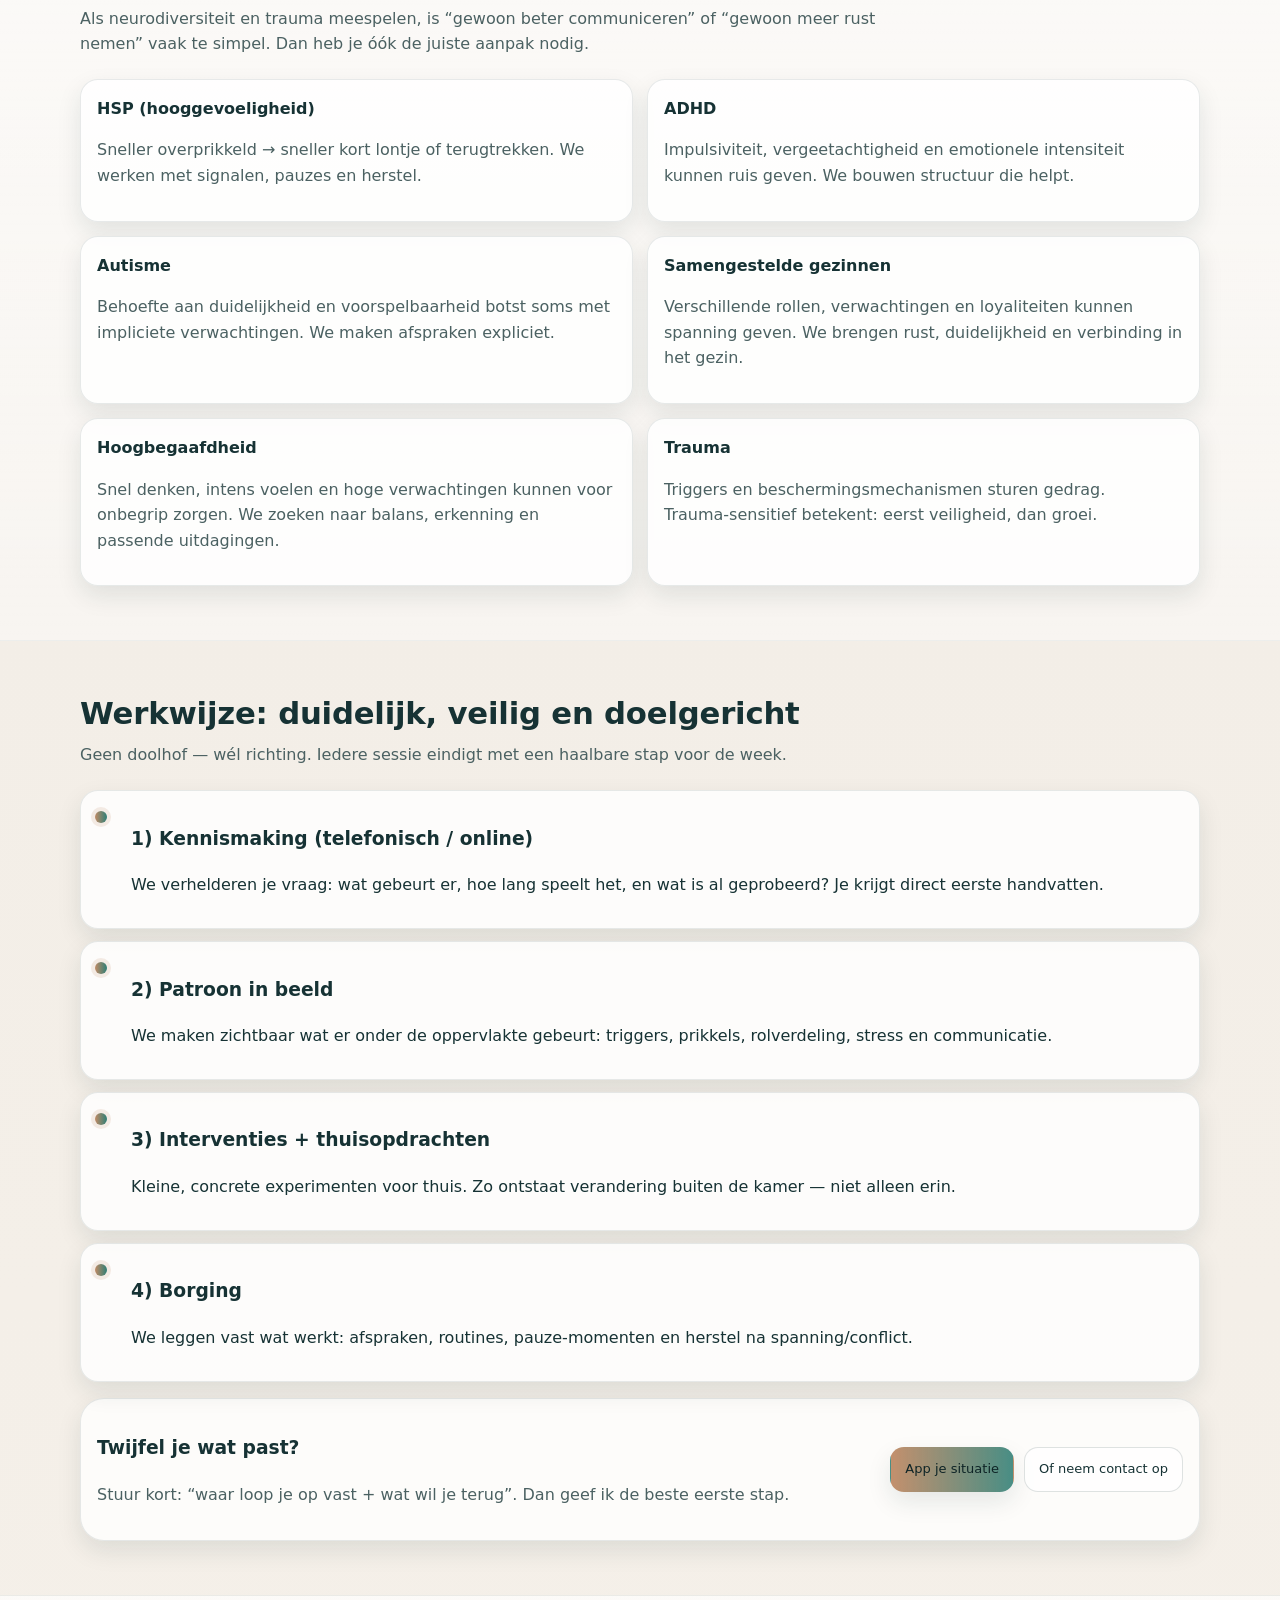
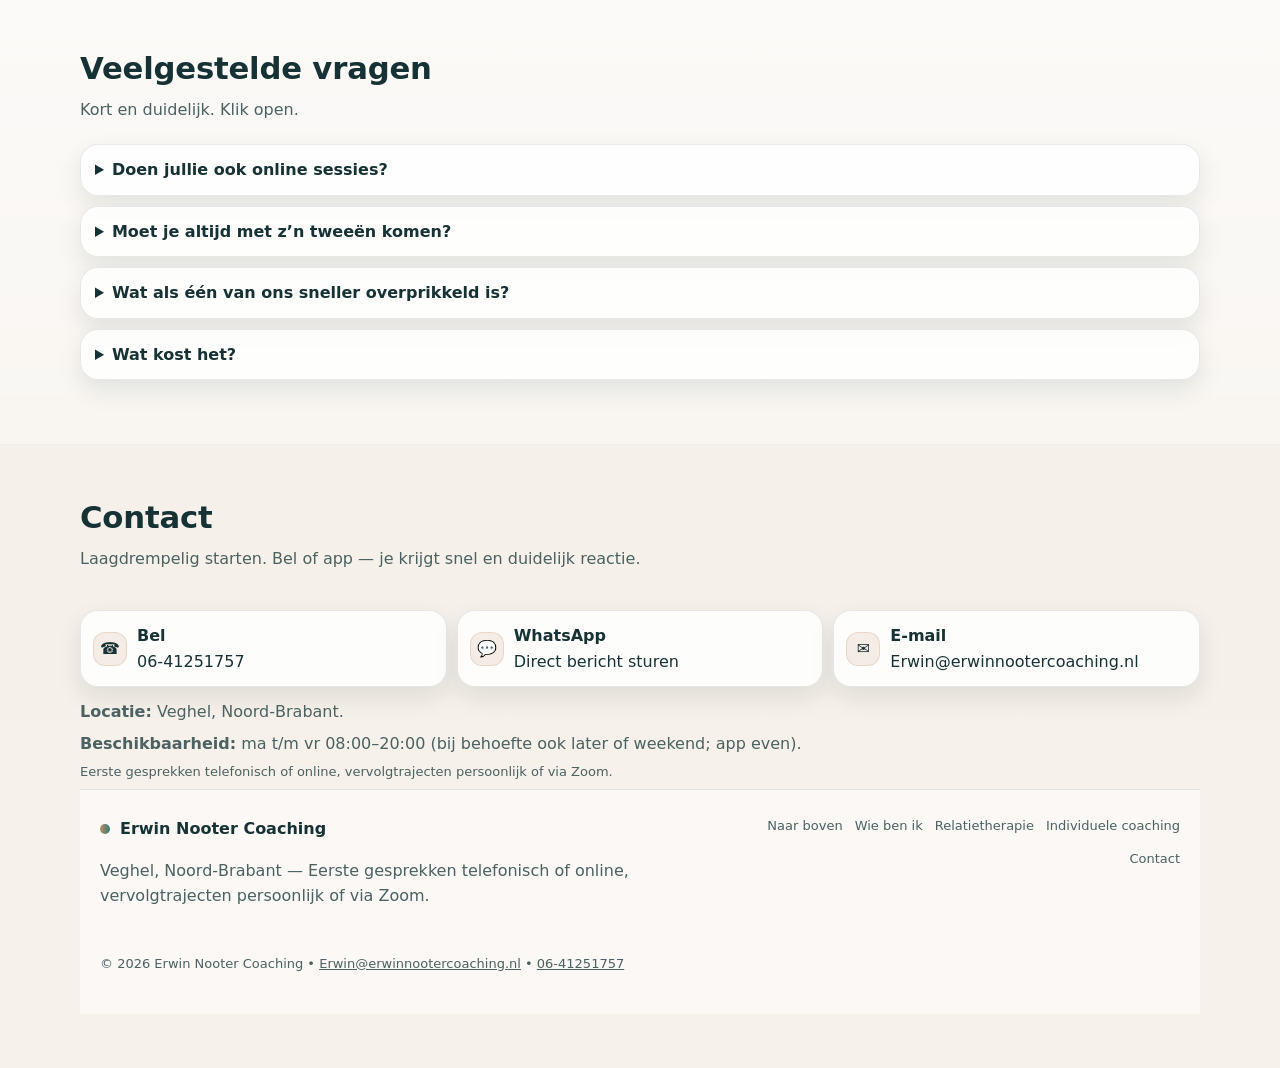
==== commit 4d481896: "Update index.html" ====
--- a/index.html
+++ b/index.html
@@ -349,6 +349,16 @@
           </article>
 
           <article class="panel">
+            <h3>Samengestelde gezinnen</h3>
+            <p class="muted">Verschillende rollen, verwachtingen en loyaliteiten kunnen spanning geven. We brengen rust, duidelijkheid en verbinding in het gezin.</p>
+          </article>
+
+          <article class="panel">
+            <h3>Hoogbegaafdheid</h3>
+            <p class="muted">Snel denken, intens voelen en hoge verwachtingen kunnen voor onbegrip zorgen. We zoeken naar balans, erkenning en passende uitdagingen.</p>
+          </article>
+          
+          <article class="panel">
             <h3>Trauma</h3>
             <p class="muted">Triggers en beschermingsmechanismen sturen gedrag. Trauma‑sensitief betekent: eerst veiligheid, dan groei.</p>
           </article>
@@ -437,7 +447,7 @@
 
           <details>
             <summary>Wat kost het?</summary>
-            <p>Tariefinformatie kun je hier later toevoegen. Tip: zet “per sessie” of “vanaf”, of vraag contact op voor een passend traject.</p>
+            <p>Dit bespreken wij samen, wij gaan eerst kijken wat er gewenst is voordat we over kosten gaan praten. Dit is een onderdeel van de gratis intake! </p>
           </details>
         </div>
       </div>
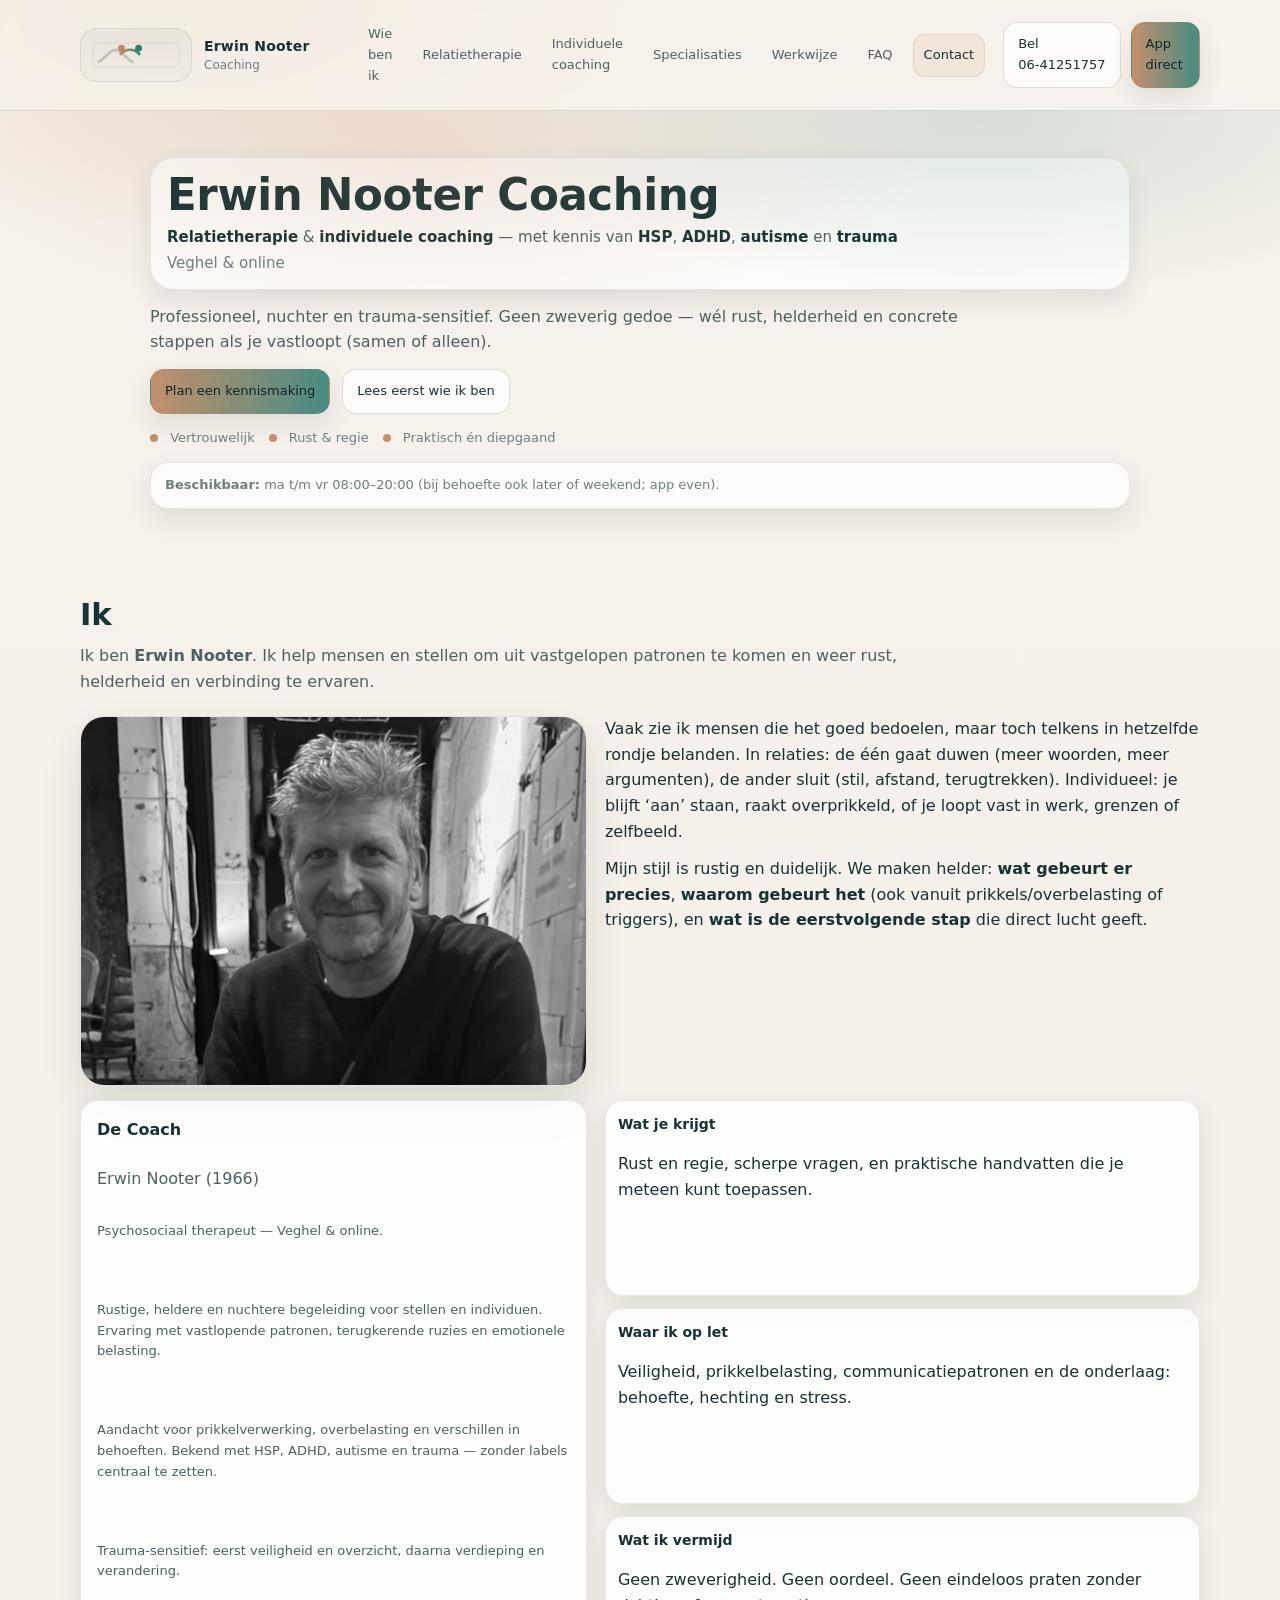
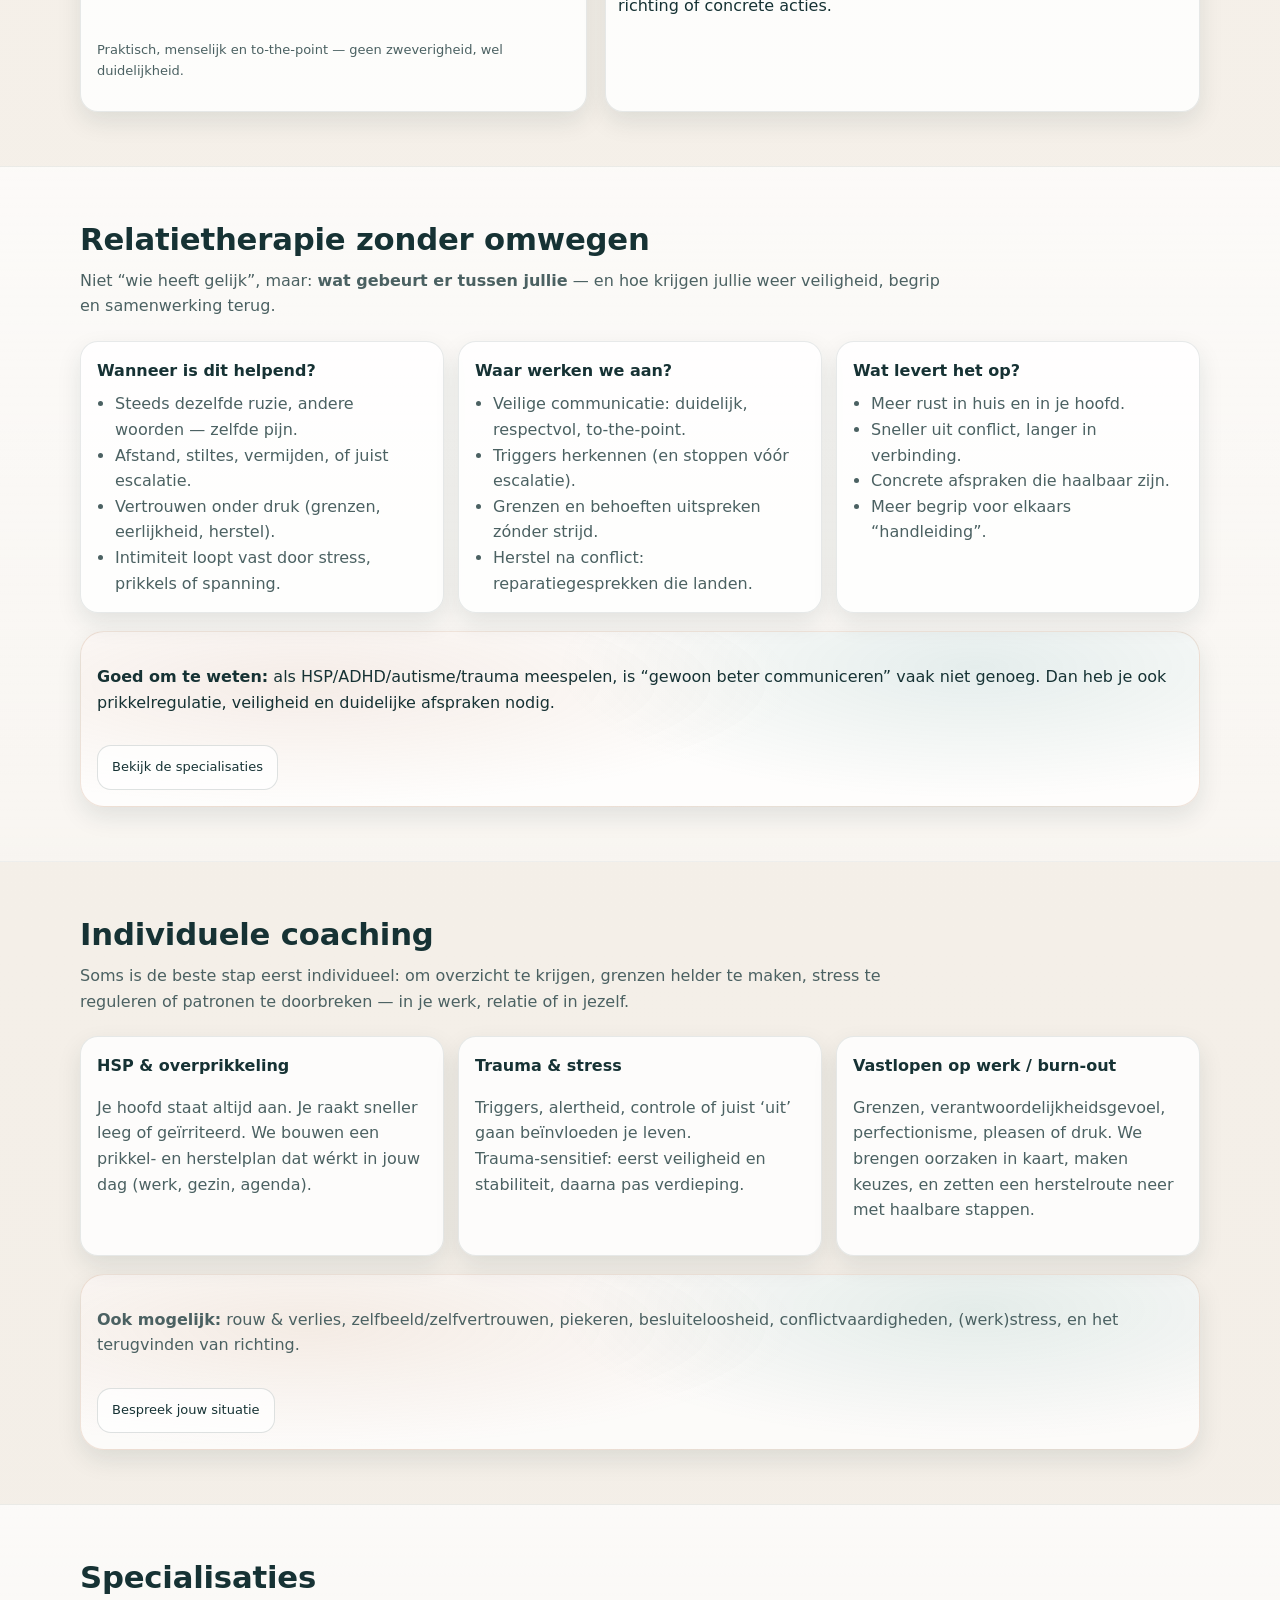
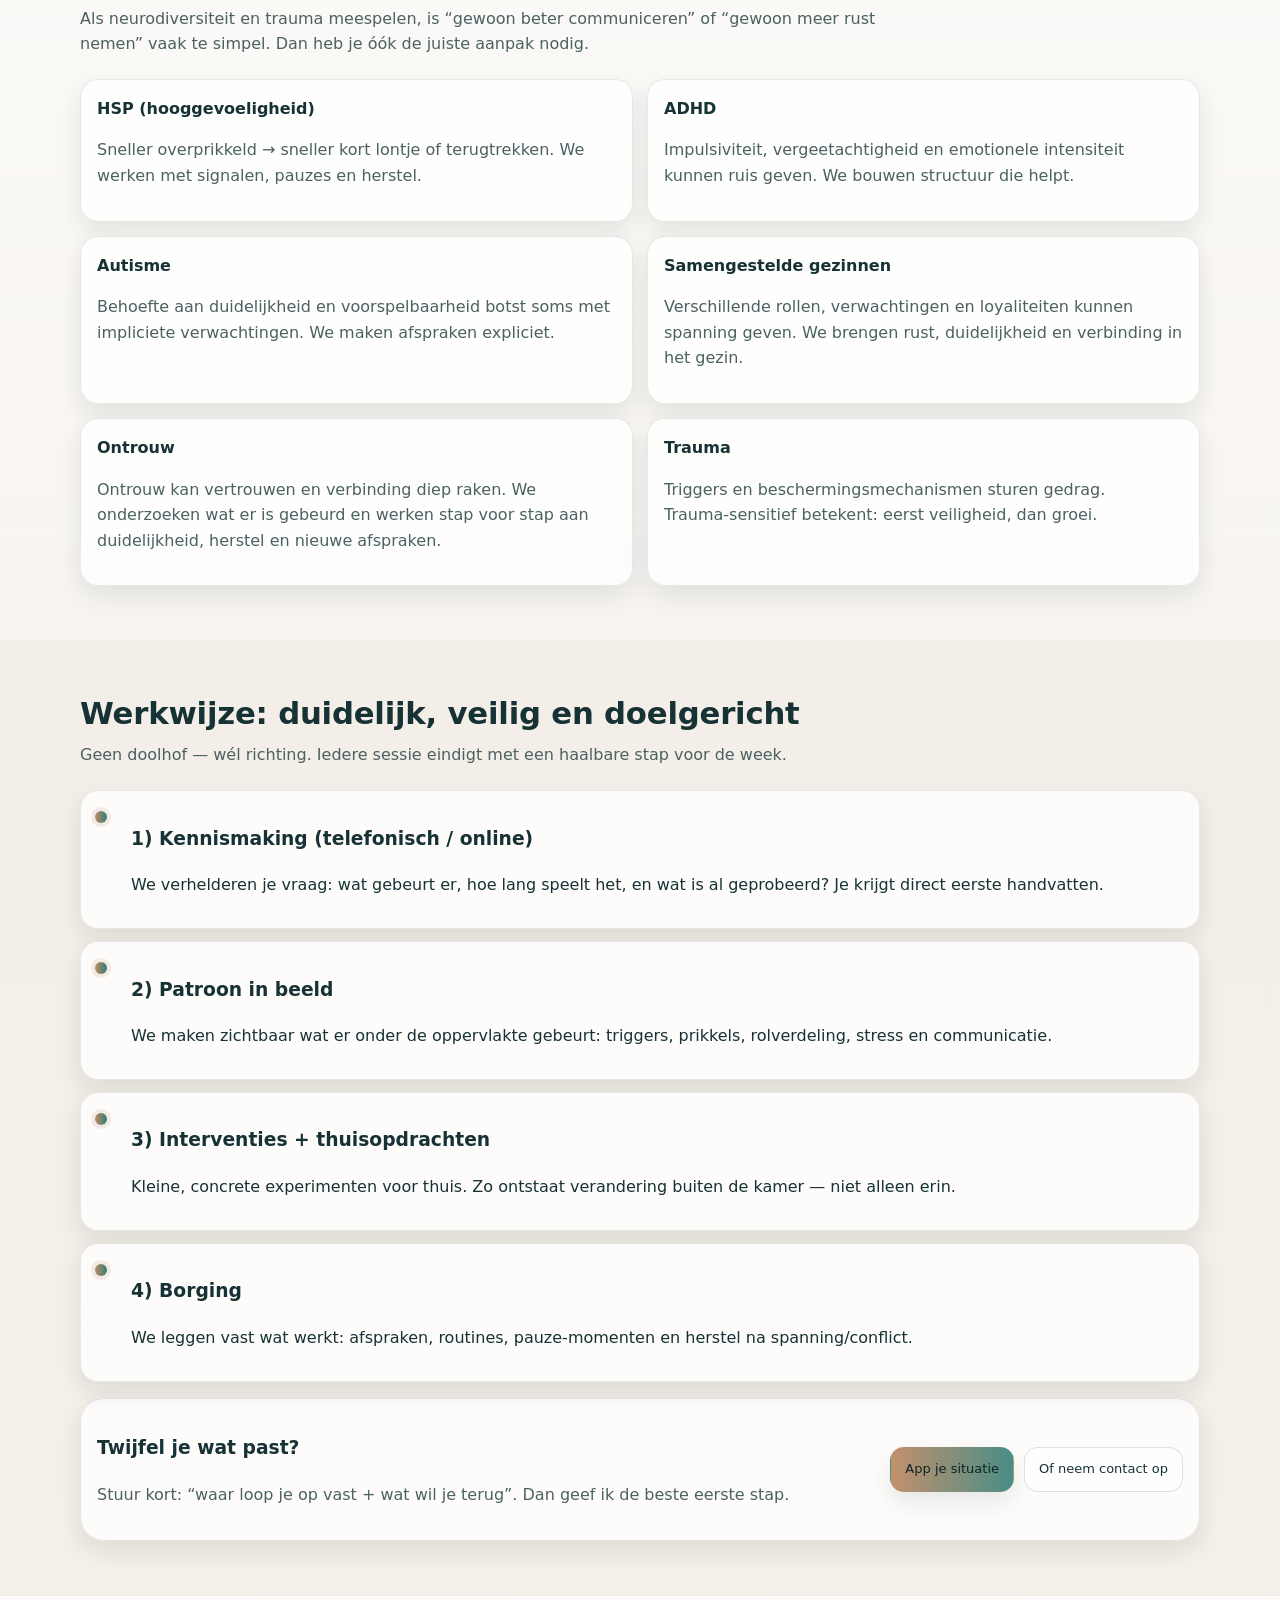
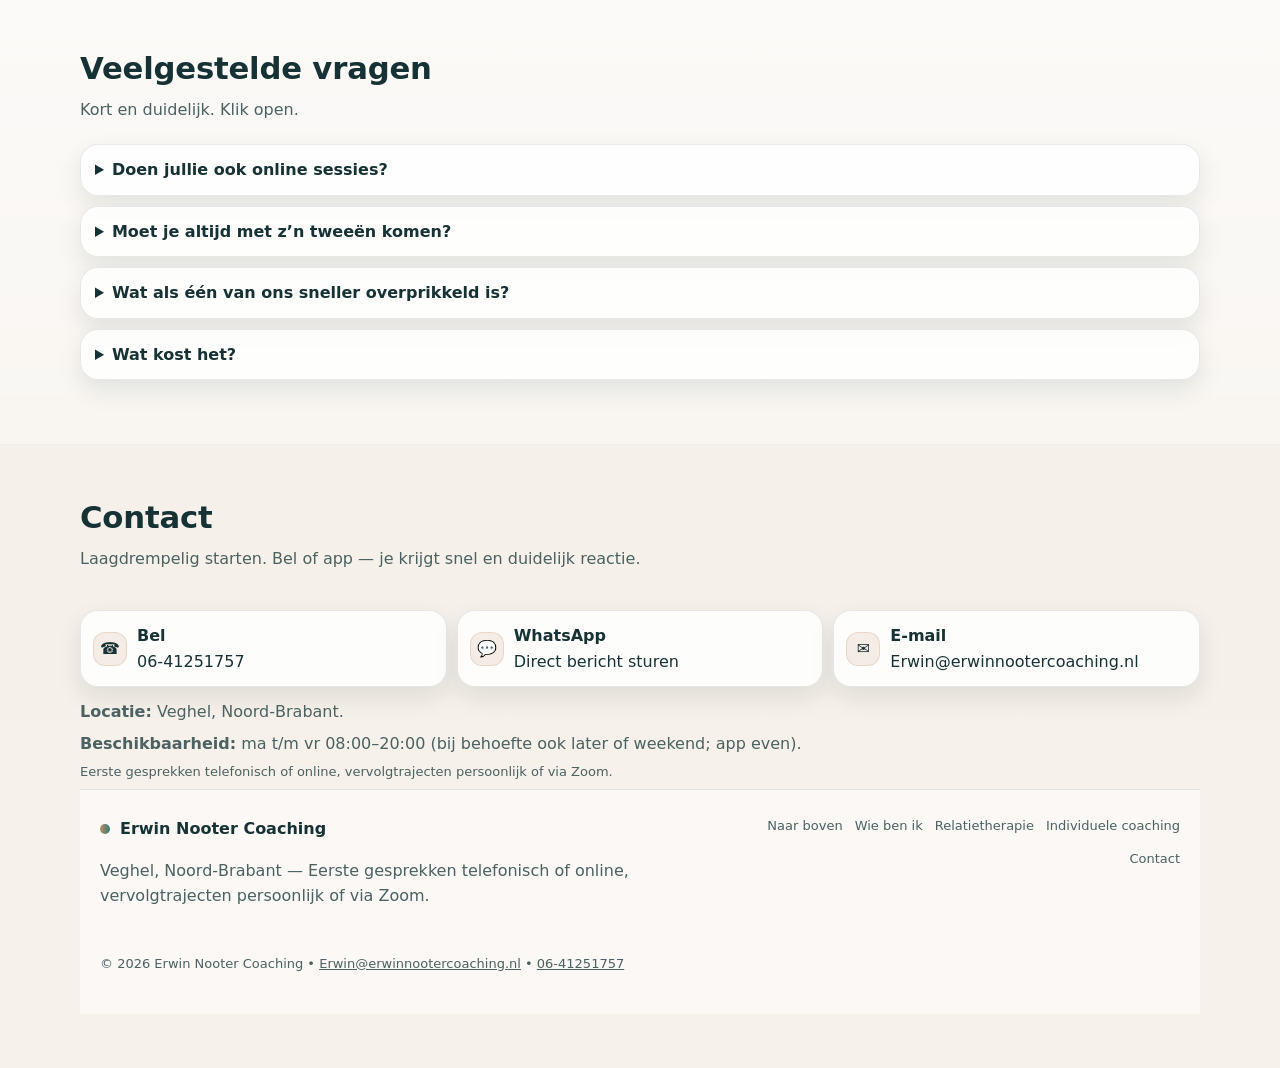
==== commit 8ff7ba37: "Update index.html" ====
--- a/index.html
+++ b/index.html
@@ -354,8 +354,8 @@
           </article>
 
           <article class="panel">
-            <h3>Hoogbegaafdheid</h3>
-            <p class="muted">Snel denken, intens voelen en hoge verwachtingen kunnen voor onbegrip zorgen. We zoeken naar balans, erkenning en passende uitdagingen.</p>
+            <h3>Ontrouw</h3>
+            <p class="muted">Ontrouw kan vertrouwen en verbinding diep raken. We onderzoeken wat er is gebeurd en werken stap voor stap aan duidelijkheid, herstel en nieuwe afspraken.</p>
           </article>
           
           <article class="panel">
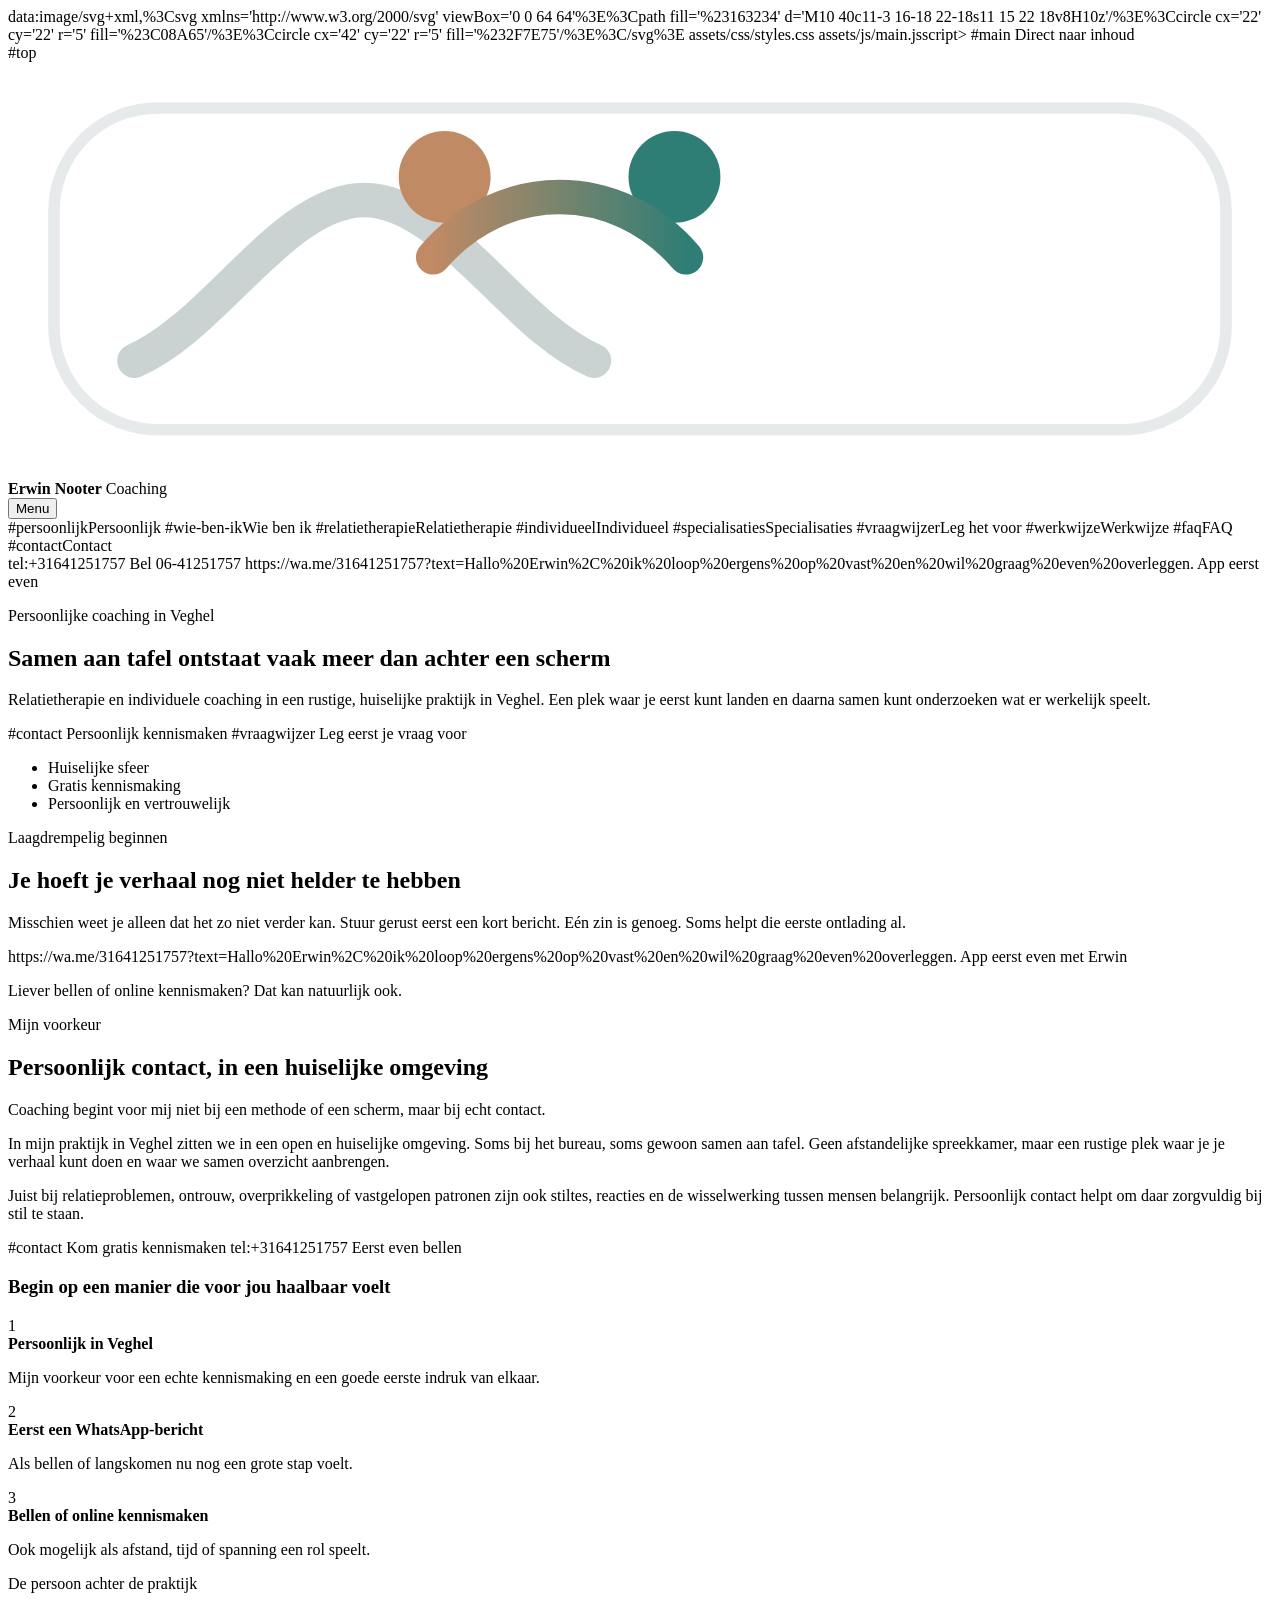
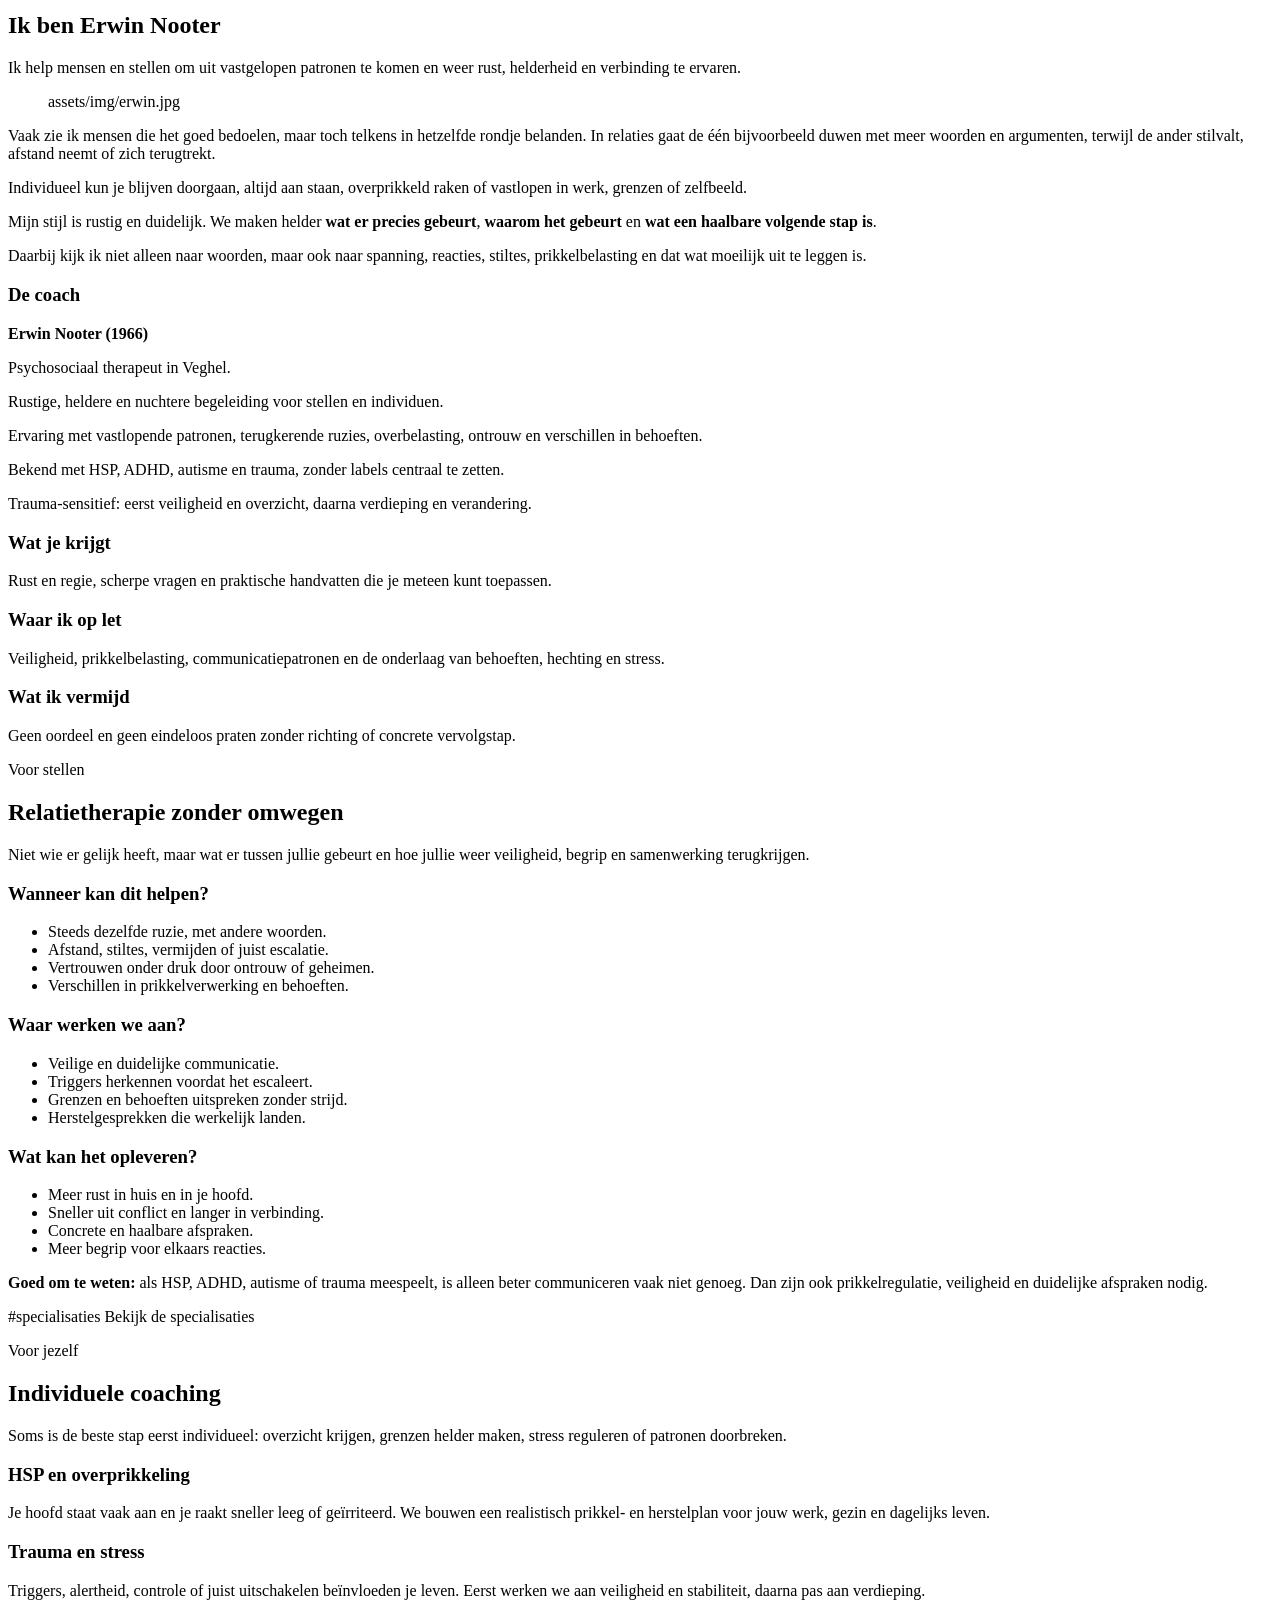
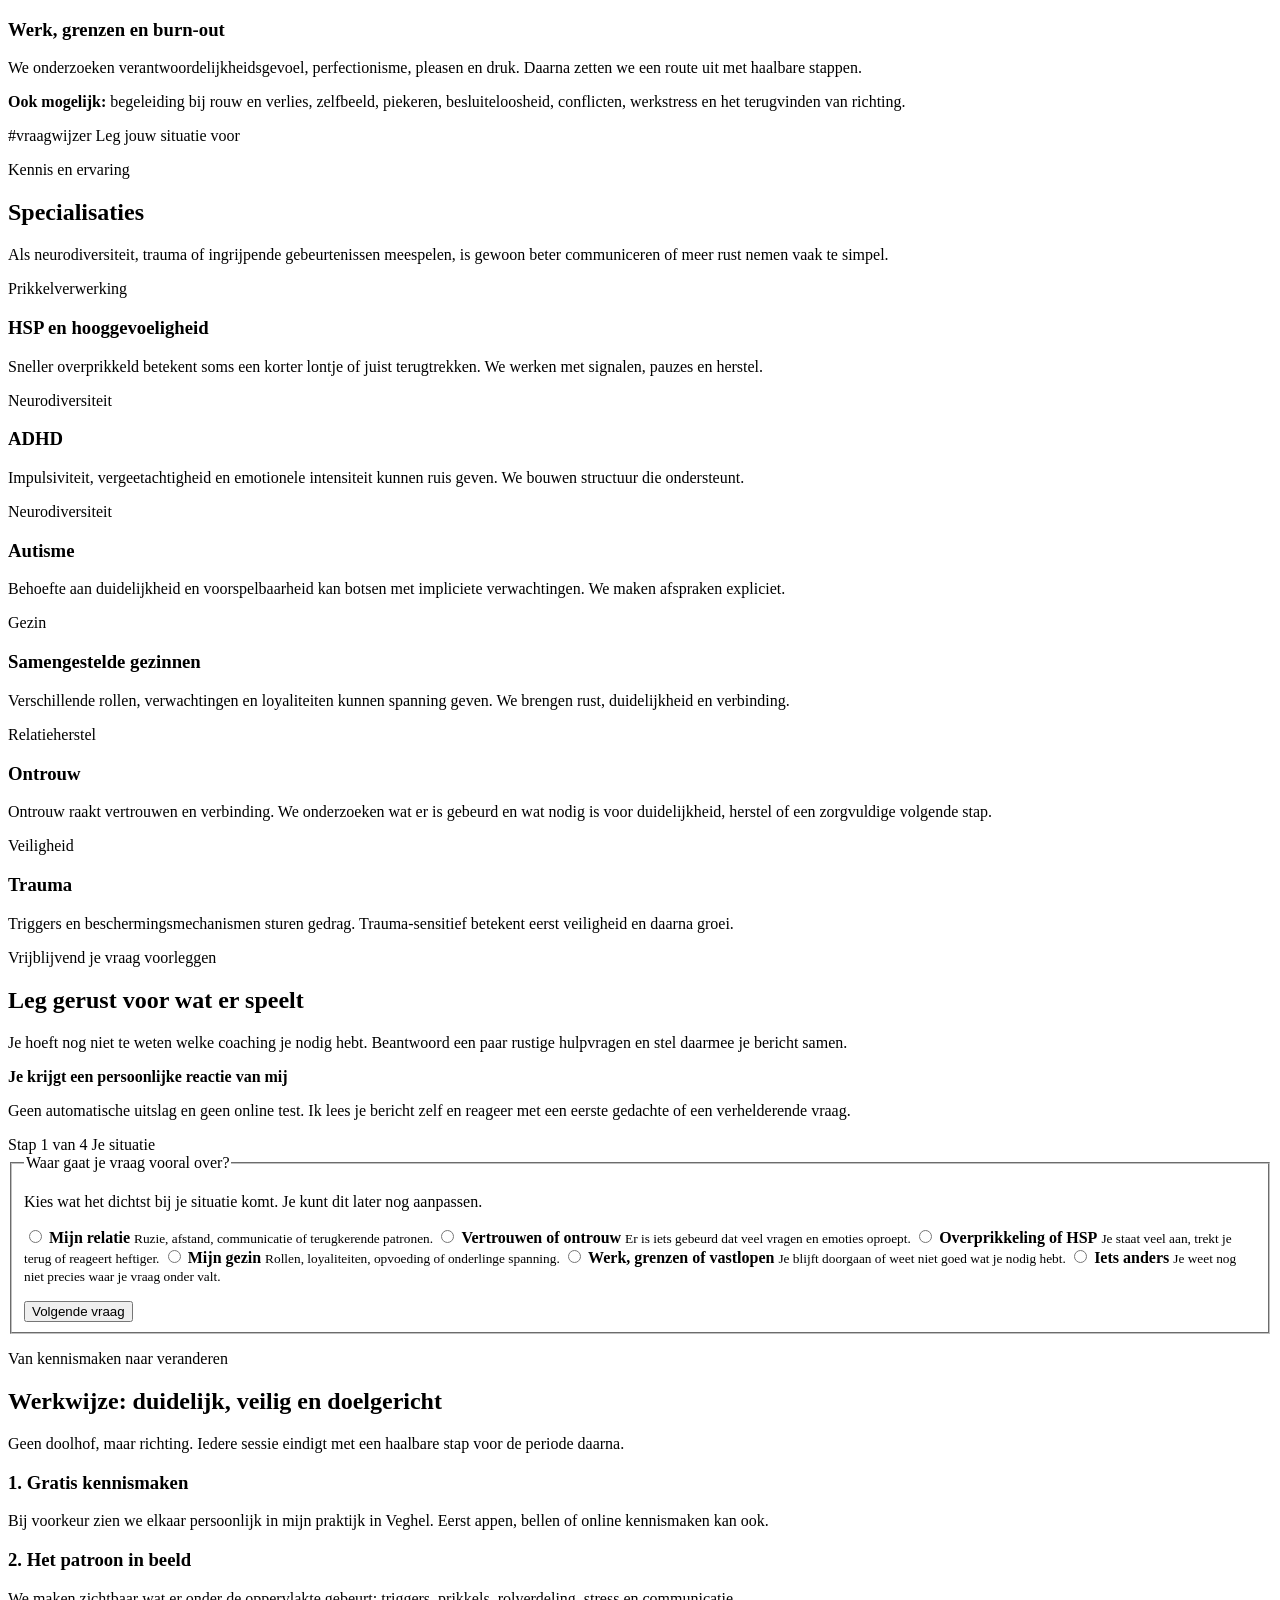
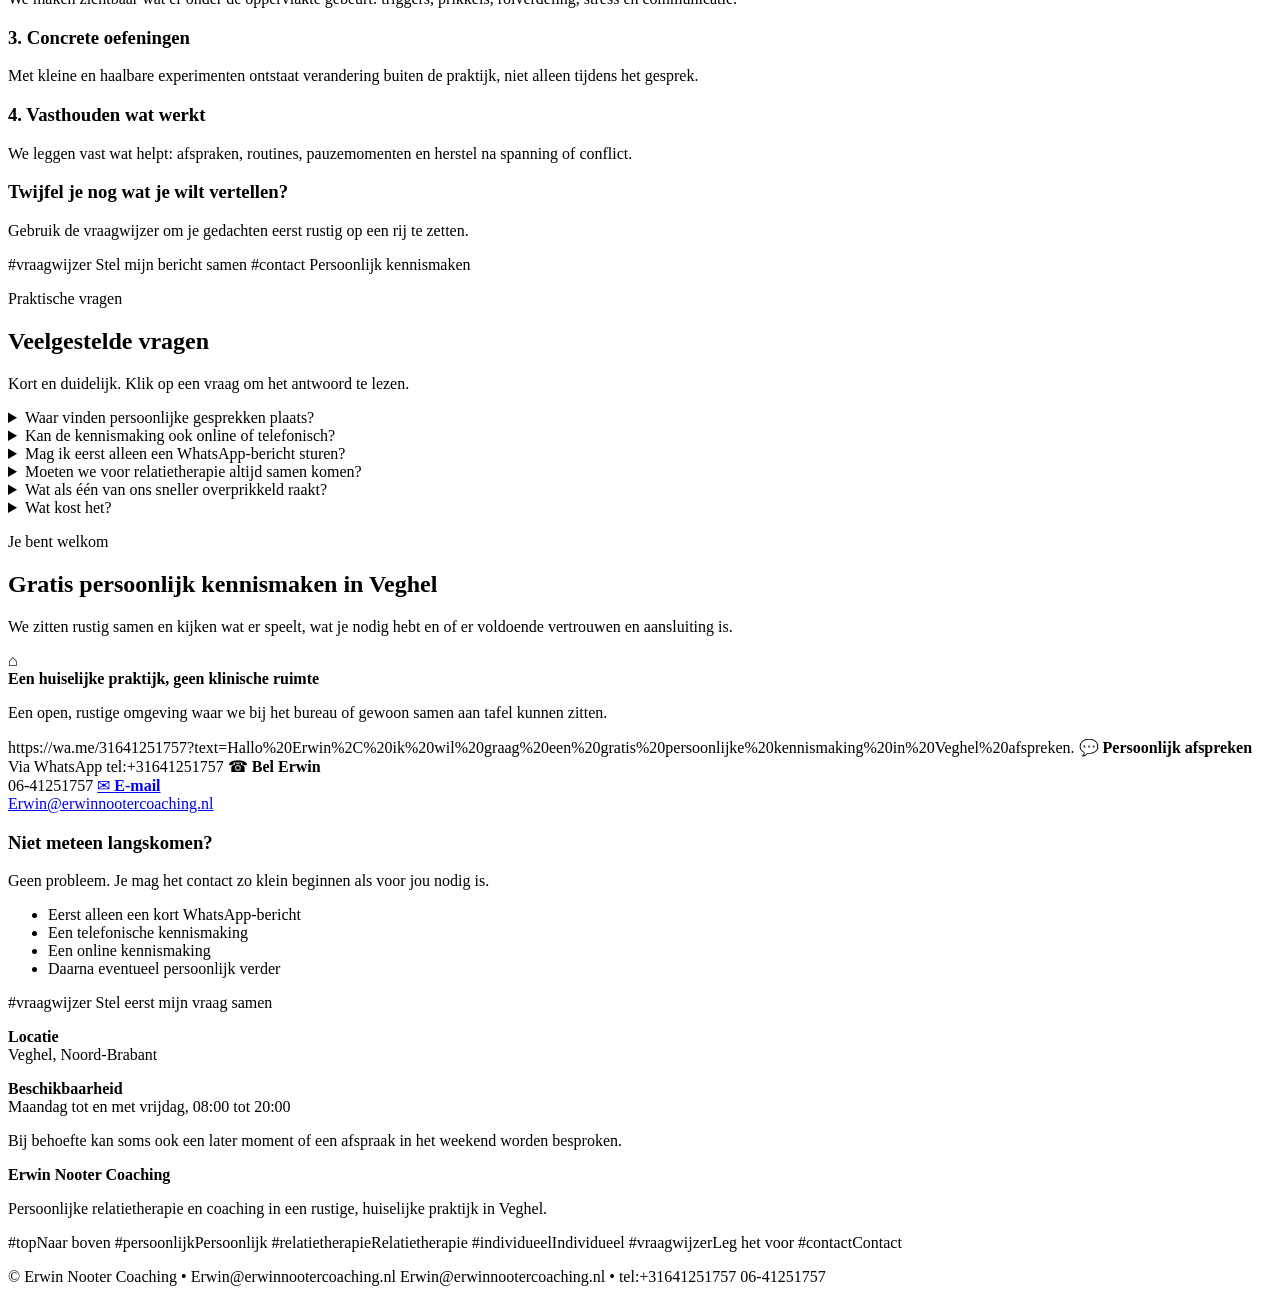
==== commit aeb29142: "Update index.html" ====
--- a/index.html
+++ b/index.html
@@ -1,70 +1,120 @@
 <!doctype html>
 <html lang="nl">
 <head>
-  <meta charset="utf-8" />
-  <meta name="viewport" content="width=device-width,initial-scale=1" />
-  <meta name="theme-color" content="#163234" />
-
-  <title>Erwin Nooter Coaching | Relatietherapie & individuele coaching</title>
-  <meta name="description" content="Erwin Nooter Coaching — relatietherapie én individuele coaching in Veghel (ook online). Specialisatie in HSP, ADHD, autisme en trauma. Professioneel, nuchter en trauma-sensitief." />
-
-  <!-- Open Graph -->
-  <meta property="og:type" content="website" />
-  <meta property="og:title" content="Erwin Nooter Coaching | Relatietherapie & individuele coaching" />
-  <meta property="og:description" content="Relatietherapie en individuele coaching in Veghel (ook online). HSP, ADHD, autisme en trauma." />
-  <meta property="og:url" content="https://www.erwinnootercoaching.nl/" />
-  <meta property="og:image" content="assets/img/og-cover.jpg" />
-
-  <!-- Favicon -->
-  <link rel="icon" href="data:image/svg+xml,%3Csvg xmlns='http://www.w3.org/2000/svg' viewBox='0 0 64 64'%3E%3Cpath fill='%23163234' d='M10 40c11-3 16-18 22-18s11 15 22 18v8H10z'/%3E%3Ccircle cx='22' cy='22' r='5' fill='%23C08A65'/%3E%3Ccircle cx='42' cy='22' r='5' fill='%232F7E75'/%3E%3C/svg%3E" />
-
-  <link rel="stylesheet" href="assets/css/styles.css" />
-
-  <!-- Structured data -->
+  <meta charset="utf-8">
+  <meta name="viewport" content="width=device-width, initial-scale=1">
+
+  <meta name="theme-color" content="#163234">
+
+  <title>
+    Erwin Nooter Coaching | Relatietherapie en individuele coaching in Veghel
+  </title>
+
+  <meta
+    name="description"
+    content="Persoonlijke relatietherapie en individuele coaching in een rustige, huiselijke praktijk in Veghel. Ook telefonisch of online kennismaken is mogelijk."
+  >
+
+  <meta property="og:type" content="website">
+  <meta
+    property="og:title"
+    content="Erwin Nooter Coaching | Persoonlijke coaching in Veghel"
+  >
+  <meta
+    property="og:description"
+    content="Relatietherapie en individuele coaching in een rustige, huiselijke praktijk in Veghel. Persoonlijk waar het kan, online of telefonisch als dat prettiger begint."
+  >
+  <meta
+    property="og:url"
+    content="https://www.erwinnootercoaching.nl/"
+  >
+  <meta
+    property="og:image"
+    content="assets/img/og-cover.jpg"
+  >
+
+  data:image/svg+xml,%3Csvg xmlns='http://www.w3.org/2000/svg' viewBox='0 0 64 64'%3E%3Cpath fill='%23163234' d='M10 40c11-3 16-18 22-18s11 15 22 18v8H10z'/%3E%3Ccircle cx='22' cy='22' r='5' fill='%23C08A65'/%3E%3Ccircle cx='42' cy='22' r='5' fill='%232F7E75'/%3E%3C/svg%3E
+
+  assets/css/styles.css
+
   <script type="application/ld+json">
   {
-    "@context":"https://schema.org",
-    "@type":"ProfessionalService",
-    "name":"Erwin Nooter Coaching",
-    "areaServed":"Veghel, Noord-Brabant",
-    "telephone":"+31641251757",
-    "email":"Erwin@erwinnootercoaching.nl",
-    "url":"https://www.erwinnootercoaching.nl/",
-    "serviceType":[
+    "@context": "https://schema.org",
+    "@type": "ProfessionalService",
+    "name": "Erwin Nooter Coaching",
+    "areaServed": "Veghel, Noord-Brabant",
+    "telephone": "+31641251757",
+    "email": "Erwin@erwinnootercoaching.nl",
+    "url": "https://www.erwinnootercoaching.nl/",
+    "serviceType": [
       "Relatietherapie",
       "Individuele coaching",
       "Coaching bij HSP",
       "Begeleiding bij ADHD en autisme",
-      "Trauma-sensitieve begeleiding"
+      "Trauma-sensitieve begeleiding",
+      "Begeleiding na ontrouw",
+      "Begeleiding van samengestelde gezinnen"
     ]
   }
   </script>
 
-  <script defer src="assets/js/main.js"></script>
+  assets/js/main.jsscript>
 </head>
 
 <body>
-  <a class="skip-link" href="#main">Direct naar inhoud</a>
+  #main
+    Direct naar inhoud
+  </a>
 
   <header class="site-header" id="top">
     <div class="container header-inner">
-      <a class="brand" href="#top" aria-label="Naar boven">
+      #top
         <span class="logo" aria-hidden="true">
-          <!-- Logo: twee personen/verbinding + veilige basis -->
-          <svg viewBox="0 0 220 72" role="img" focusable="false" aria-hidden="true">
+          <svg
+            viewBox="0 0 220 72"
+            role="img"
+            focusable="false"
+            aria-hidden="true"
+          >
             <defs>
-              <linearGradient id="g" x1="0" x2="1">
-                <stop offset="0" stop-color="#C08A65"/>
-                <stop offset="1" stop-color="#2F7E75"/>
+              <linearGradient id="logo-gradient" x1="0" x2="1">
+                <stop offset="0" stop-color="#C08A65"></stop>
+                <stop offset="1" stop-color="#2F7E75"></stop>
               </linearGradient>
             </defs>
 
-            <path d="M22 52c14-6 26-28 40-28s26 22 40 28" fill="none" stroke="#163234" stroke-opacity=".22" stroke-width="6" stroke-linecap="round"/>
-            <circle cx="76" cy="20" r="8" fill="#C08A65"/>
-            <circle cx="116" cy="20" r="8" fill="#2F7E75"/>
-            <path d="M74 34c12-14 32-14 44 0" fill="none" stroke="url(#g)" stroke-width="6" stroke-linecap="round"/>
-            <rect x="8" y="8" width="204" height="56" rx="18" ry="18"
-                  fill="none" stroke="#163234" stroke-opacity=".10" stroke-width="2"/>
+            <path
+              d="M22 52c14-6 26-28 40-28s26 22 40 28"
+              fill="none"
+              stroke="#163234"
+              stroke-opacity=".22"
+              stroke-width="6"
+              stroke-linecap="round"
+            ></path>
+
+            <circle cx="76" cy="20" r="8" fill="#C08A65"></circle>
+            <circle cx="116" cy="20" r="8" fill="#2F7E75"></circle>
+
+            <path
+              d="M74 34c12-14 32-14 44 0"
+              fill="none"
+              stroke="url(#logo-gradient)"
+              stroke-width="6"
+              stroke-linecap="round"
+            ></path>
+
+            <rect
+              x="8"
+              y="8"
+              width="204"
+              height="56"
+              rx="18"
+              ry="18"
+              fill="none"
+              stroke="#163234"
+              stroke-opacity=".10"
+              stroke-width="2"
+            ></rect>
           </svg>
         </span>
 
@@ -75,187 +125,348 @@
       </a>
 
       <nav class="nav" aria-label="Hoofdmenu">
-        <button class="nav-toggle" aria-expanded="false" aria-controls="navlinks">
+        <button
+          class="nav-toggle"
+          type="button"
+          aria-expanded="false"
+          aria-controls="navlinks"
+        >
           <span class="sr-only">Menu</span>
-          <span aria-hidden="true" class="burger"></span>
+          <span class="burger" aria-hidden="true"></span>
         </button>
 
         <div class="navlinks" id="navlinks">
-          <a href="#wie-ben-ik">Wie ben ik</a>
-          <a href="#relatietherapie">Relatietherapie</a>
-          <a href="#individueel">Individuele coaching</a>
-          <a href="#specialisaties">Specialisaties</a>
-          <a href="#werkwijze">Werkwijze</a>
-          <a href="#faq">FAQ</a>
-          <a href="#contact">Contact</a>
+          #persoonlijkPersoonlijk</a>
+          #wie-ben-ikWie ben ik</a>
+          #relatietherapieRelatietherapie</a>
+          #individueelIndividueel</a>
+          #specialisatiesSpecialisaties</a>
+          #vraagwijzerLeg het voor</a>
+          #werkwijzeWerkwijze</a>
+          #faqFAQ</a>
+          #contactContact</a>
         </div>
       </nav>
 
       <div class="header-cta">
-        <a class="btn btn-ghost" href="tel:+31641251757">Bel 06‑41251757</a>
-        <a class="btn btn-primary" href="https://wa.me/31641251757">App direct</a>
+        tel:+31641251757
+          Bel 06-41251757
+        </a>
+
+        https://wa.me/31641251757?text=Hallo%20Erwin%2C%20ik%20loop%20ergens%20op%20vast%20en%20wil%20graag%20even%20overleggen.
+          App eerst even
+        </a>
       </div>
     </div>
   </header>
 
   <main id="main">
-    <!-- NIEUWE HERO: direct duidelijk wie/wat/waar + minder 'schreeuwend' -->
-    <section class="hero" aria-label="Landing">
+    <!-- HERO -->
+    <section class="hero" aria-label="Introductie">
+      <div class="hero-bg" aria-hidden="true"></div>
+
       <div class="container hero-inner">
-        <div class="hero-titleblock">
-          <h1 class="hero-title">Erwin Nooter Coaching</h1>
-          <p class="hero-subtitle">
-            <strong>Relatietherapie</strong> & <strong>individuele coaching</strong> — met kennis van <strong>HSP</strong>, <strong>ADHD</strong>, <strong>autisme</strong> en <strong>trauma</strong><br/>
-            <span class="hero-loc">Veghel & online</span>
-          </p>
-        </div>
-
-        <p class="hero-lead">
-          Professioneel, nuchter en trauma‑sensitief. Geen zweverig gedoe — wél rust, helderheid en concrete stappen
-          als je vastloopt (samen of alleen).
-        </p>
-
-        <div class="hero-actions">
-          <a class="btn btn-primary" href="#contact">Plan een kennismaking</a>
-          <a class="btn btn-ghost" href="#wie-ben-ik">Lees eerst wie ik ben</a>
-        </div>
-
-        <ul class="hero-trust" aria-label="Kernbeloftes">
-          <li><span class="dot"></span> Vertrouwelijk</li>
-          <li><span class="dot"></span> Rust & regie</li>
-          <li><span class="dot"></span> Praktisch én diepgaand</li>
-        </ul>
-
-        <p class="micro-proof">
-          <strong>Beschikbaar:</strong> ma t/m vr 08:00–20:00 (bij behoefte ook later of weekend; app even).
-        </p>
+        <div class="hero-layout">
+          <div class="hero-main">
+            <p class="eyebrow">
+              Persoonlijke coaching in Veghel
+            </p>
+
+            <h1 class="hero-title">
+              Samen aan tafel ontstaat vaak meer dan achter een scherm
+            </h1>
+
+            <p class="hero-lead">
+              Relatietherapie en individuele coaching in een rustige,
+              huiselijke praktijk in Veghel. Een plek waar je eerst kunt
+              landen en daarna samen kunt onderzoeken wat er werkelijk speelt.
+            </p>
+
+            <div class="hero-actions">
+              #contact
+                Persoonlijk kennismaken
+              </a>
+
+              #vraagwijzer
+                Leg eerst je vraag voor
+              </a>
+            </div>
+
+            <ul class="hero-trust" aria-label="Kernbeloftes">
+              <li>
+                <span class="dot" aria-hidden="true"></span>
+                Huiselijke sfeer
+              </li>
+              <li>
+                <span class="dot" aria-hidden="true"></span>
+                Gratis kennismaking
+              </li>
+              <li>
+                <span class="dot" aria-hidden="true"></span>
+                Persoonlijk en vertrouwelijk
+              </li>
+            </ul>
+          </div>
+
+          <aside class="first-contact-card">
+            <span class="contact-badge">Laagdrempelig beginnen</span>
+
+            <h2>Je hoeft je verhaal nog niet helder te hebben</h2>
+
+            <p>
+              Misschien weet je alleen dat het zo niet verder kan.
+              Stuur gerust eerst een kort bericht. Eén zin is genoeg.
+              Soms helpt die eerste ontlading al.
+            </p>
+
+            https://wa.me/31641251757?text=Hallo%20Erwin%2C%20ik%20loop%20ergens%20op%20vast%20en%20wil%20graag%20even%20overleggen.
+              App eerst even met Erwin
+            </a>
+
+            <p class="small privacy-note">
+              Liever bellen of online kennismaken? Dat kan natuurlijk ook.
+            </p>
+          </aside>
+        </div>
       </div>
-      <div class="hero-bg" aria-hidden="true"></div>
     </section>
 
-    <!-- WIE BEN IK (ongewijzigd t.o.v. laatste goede versie) -->
-    <section class="section" id="wie-ben-ik">
+    <!-- PERSOONLIJK -->
+    <section class="section personal-section" id="persoonlijk">
+      <div class="container">
+        <div class="personal-grid">
+          <div class="personal-copy">
+            <p class="eyebrow">Mijn voorkeur</p>
+
+            <h2>Persoonlijk contact, in een huiselijke omgeving</h2>
+
+            <p class="lead">
+              Coaching begint voor mij niet bij een methode of een scherm,
+              maar bij echt contact.
+            </p>
+
+            <p>
+              In mijn praktijk in Veghel zitten we in een open en huiselijke
+              omgeving. Soms bij het bureau, soms gewoon samen aan tafel.
+              Geen afstandelijke spreekkamer, maar een rustige plek waar je
+              je verhaal kunt doen en waar we samen overzicht aanbrengen.
+            </p>
+
+            <p>
+              Juist bij relatieproblemen, ontrouw, overprikkeling of
+              vastgelopen patronen zijn ook stiltes, reacties en de
+              wisselwerking tussen mensen belangrijk. Persoonlijk contact
+              helpt om daar zorgvuldig bij stil te staan.
+            </p>
+
+            <div class="personal-actions">
+              #contact
+                Kom gratis kennismaken
+              </a>
+
+              tel:+31641251757
+                Eerst even bellen
+              </a>
+            </div>
+          </div>
+
+          <aside class="personal-choice">
+            <h3>Begin op een manier die voor jou haalbaar voelt</h3>
+
+            <div class="choice-list">
+              <div class="choice-item preferred">
+                <span class="choice-number">1</span>
+
+                <div>
+                  <strong>Persoonlijk in Veghel</strong>
+                  <p>
+                    Mijn voorkeur voor een echte kennismaking en een goede
+                    eerste indruk van elkaar.
+                  </p>
+                </div>
+              </div>
+
+              <div class="choice-item">
+                <span class="choice-number">2</span>
+
+                <div>
+                  <strong>Eerst een WhatsApp-bericht</strong>
+                  <p>
+                    Als bellen of langskomen nu nog een grote stap voelt.
+                  </p>
+                </div>
+              </div>
+
+              <div class="choice-item">
+                <span class="choice-number">3</span>
+
+                <div>
+                  <strong>Bellen of online kennismaken</strong>
+                  <p>
+                    Ook mogelijk als afstand, tijd of spanning een rol speelt.
+                  </p>
+                </div>
+              </div>
+            </div>
+          </aside>
+        </div>
+      </div>
+    </section>
+
+    <!-- WIE BEN IK -->
+    <section class="section alt" id="wie-ben-ik">
       <div class="container">
         <div class="section-head">
-          <h2>Ik</h2>
+          <p class="eyebrow">De persoon achter de praktijk</p>
+
+          <h2>Ik ben Erwin Nooter</h2>
+
           <p class="lead">
-            Ik ben <strong>Erwin Nooter</strong>. Ik help mensen en stellen om uit vastgelopen patronen te komen
+            Ik help mensen en stellen om uit vastgelopen patronen te komen
             en weer rust, helderheid en verbinding te ervaren.
           </p>
         </div>
 
         <div class="about-top">
           <figure class="about-photo">
-            <img src="assets/img/erwin.jpg" alt="Portret van Erwin Nooter" loading="lazy" />
+            assets/img/erwin.jpg
           </figure>
 
           <div class="about-text">
             <p>
-              Vaak zie ik mensen die het goed bedoelen, maar toch telkens in hetzelfde rondje belanden.
-              In relaties: de één gaat duwen (meer woorden, meer argumenten), de ander sluit (stil, afstand, terugtrekken).
-              Individueel: je blijft ‘aan’ staan, raakt overprikkeld, of je loopt vast in werk, grenzen of zelfbeeld.
-            </p>
-
-            <p>
-              Mijn stijl is rustig en duidelijk. We maken helder: <strong>wat gebeurt er precies</strong>,
-              <strong>waarom gebeurt het</strong> (ook vanuit prikkels/overbelasting of triggers),
-              en <strong>wat is de eerstvolgende stap</strong> die direct lucht geeft.
-            </p>
+              Vaak zie ik mensen die het goed bedoelen, maar toch telkens in
+              hetzelfde rondje belanden. In relaties gaat de één bijvoorbeeld
+              duwen met meer woorden en argumenten, terwijl de ander stilvalt,
+              afstand neemt of zich terugtrekt.
+            </p>
+
+            <p>
+              Individueel kun je blijven doorgaan, altijd aan staan,
+              overprikkeld raken of vastlopen in werk, grenzen of zelfbeeld.
+            </p>
+
+            <p>
+              Mijn stijl is rustig en duidelijk. We maken helder
+              <strong>wat er precies gebeurt</strong>,
+              <strong>waarom het gebeurt</strong> en
+              <strong>wat een haalbare volgende stap is</strong>.
+            </p>
+
+            <p>
+              Daarbij kijk ik niet alleen naar woorden, maar ook naar
+              spanning, reacties, stiltes, prikkelbelasting en dat wat
+              moeilijk uit te leggen is.
+            </p>
+          </div>
+        </div>
+
+        <div class="about-bottom">
+          <article class="panel coach-panel">
+            <h3>De coach</h3>
 
             <p class="muted">
-            
-            </p>
-          </div>
-        </div>
-
-        <div class="about-bottom">
-          <div class="panel placeholder">
-            <h3>De Coach</h3>
-            <p class="muted">
-              Erwin Nooter (1966)  
-            </p>
+              <strong>Erwin Nooter (1966)</strong>
+            </p>
+
             <p class="muted small">
-              Psychosociaal therapeut — Veghel & online.
-            </p>
-             </p>
+              Psychosociaal therapeut in Veghel.
+            </p>
+
             <p class="muted small">
-              Rustige, heldere en nuchtere begeleiding voor stellen en individuen.
-              Ervaring met vastlopende patronen, terugkerende ruzies en emotionele belasting.
-            </p>
-             </p>
+              Rustige, heldere en nuchtere begeleiding voor stellen en
+              individuen.
+            </p>
+
             <p class="muted small">
-              Aandacht voor prikkelverwerking, overbelasting en verschillen in behoeften.
-              Bekend met HSP, ADHD, autisme en trauma — zonder labels centraal te zetten.
-            </p>
-                </p>
+              Ervaring met vastlopende patronen, terugkerende ruzies,
+              overbelasting, ontrouw en verschillen in behoeften.
+            </p>
+
             <p class="muted small">
-              Trauma‑sensitief: eerst veiligheid en overzicht, daarna verdieping en verandering.
-            </p>
-                </p>
+              Bekend met HSP, ADHD, autisme en trauma, zonder labels
+              centraal te zetten.
+            </p>
+
             <p class="muted small">
-              Praktisch, menselijk en to‑the‑point — geen zweverigheid, wel duidelijkheid.
-            </p>
-          </div>
+              Trauma-sensitief: eerst veiligheid en overzicht, daarna
+              verdieping en verandering.
+            </p>
+          </article>
 
           <div class="facts-vertical">
-            <div class="fact">
+            <article class="fact">
               <h3>Wat je krijgt</h3>
-              <p>Rust en regie, scherpe vragen, en praktische handvatten die je meteen kunt toepassen.</p>
-            </div>
-
-            <div class="fact">
+              <p>
+                Rust en regie, scherpe vragen en praktische handvatten die
+                je meteen kunt toepassen.
+              </p>
+            </article>
+
+            <article class="fact">
               <h3>Waar ik op let</h3>
-              <p>Veiligheid, prikkelbelasting, communicatiepatronen en de onderlaag: behoefte, hechting en stress.</p>
-            </div>
-
-            <div class="fact">
+              <p>
+                Veiligheid, prikkelbelasting, communicatiepatronen en de
+                onderlaag van behoeften, hechting en stress.
+              </p>
+            </article>
+
+            <article class="fact">
               <h3>Wat ik vermijd</h3>
-              <p>Geen zweverigheid. Geen oordeel. Geen eindeloos praten zonder richting of concrete acties.</p>
-            </div>
+              <p>
+                Geen oordeel en geen eindeloos praten zonder richting of
+                concrete vervolgstap.
+              </p>
+            </article>
           </div>
         </div>
       </div>
     </section>
 
     <!-- RELATIETHERAPIE -->
-    <section class="section alt" id="relatietherapie">
+    <section class="section" id="relatietherapie">
       <div class="container">
         <div class="section-head">
+          <p class="eyebrow">Voor stellen</p>
+
           <h2>Relatietherapie zonder omwegen</h2>
+
           <p class="lead">
-            Niet “wie heeft gelijk”, maar: <strong>wat gebeurt er tussen jullie</strong> — en hoe krijgen jullie weer veiligheid,
-            begrip en samenwerking terug.
+            Niet wie er gelijk heeft, maar wat er tussen jullie gebeurt en
+            hoe jullie weer veiligheid, begrip en samenwerking terugkrijgen.
           </p>
         </div>
 
         <div class="grid-3">
           <article class="panel">
-            <h3>Wanneer is dit helpend?</h3>
+            <h3>Wanneer kan dit helpen?</h3>
+
             <ul class="checklist">
-              <li>Steeds dezelfde ruzie, andere woorden — zelfde pijn.</li>
-              <li>Afstand, stiltes, vermijden, of juist escalatie.</li>
-              <li>Vertrouwen onder druk (grenzen, eerlijkheid, herstel).</li>
-              <li>Intimiteit loopt vast door stress, prikkels of spanning.</li>
+              <li>Steeds dezelfde ruzie, met andere woorden.</li>
+              <li>Afstand, stiltes, vermijden of juist escalatie.</li>
+              <li>Vertrouwen onder druk door ontrouw of geheimen.</li>
+              <li>Verschillen in prikkelverwerking en behoeften.</li>
             </ul>
           </article>
 
           <article class="panel">
             <h3>Waar werken we aan?</h3>
+
             <ul class="checklist">
-              <li>Veilige communicatie: duidelijk, respectvol, to‑the‑point.</li>
-              <li>Triggers herkennen (en stoppen vóór escalatie).</li>
-              <li>Grenzen en behoeften uitspreken zónder strijd.</li>
-              <li>Herstel na conflict: reparatiegesprekken die landen.</li>
+              <li>Veilige en duidelijke communicatie.</li>
+              <li>Triggers herkennen voordat het escaleert.</li>
+              <li>Grenzen en behoeften uitspreken zonder strijd.</li>
+              <li>Herstelgesprekken die werkelijk landen.</li>
             </ul>
           </article>
 
           <article class="panel">
-            <h3>Wat levert het op?</h3>
+            <h3>Wat kan het opleveren?</h3>
+
             <ul class="checklist">
               <li>Meer rust in huis en in je hoofd.</li>
-              <li>Sneller uit conflict, langer in verbinding.</li>
-              <li>Concrete afspraken die haalbaar zijn.</li>
-              <li>Meer begrip voor elkaars “handleiding”.</li>
+              <li>Sneller uit conflict en langer in verbinding.</li>
+              <li>Concrete en haalbare afspraken.</li>
+              <li>Meer begrip voor elkaars reacties.</li>
             </ul>
           </article>
         </div>
@@ -263,48 +474,62 @@
         <div class="callout">
           <div class="callout-inner">
             <p>
-              <strong>Goed om te weten:</strong> als HSP/ADHD/autisme/trauma meespelen, is “gewoon beter communiceren”
-              vaak niet genoeg. Dan heb je ook prikkelregulatie, veiligheid en duidelijke afspraken nodig.
-            </p>
-            <a class="btn btn-ghost" href="#specialisaties">Bekijk de specialisaties</a>
+              <strong>Goed om te weten:</strong>
+              als HSP, ADHD, autisme of trauma meespeelt, is alleen beter
+              communiceren vaak niet genoeg. Dan zijn ook prikkelregulatie,
+              veiligheid en duidelijke afspraken nodig.
+            </p>
+
+            #specialisaties
+              Bekijk de specialisaties
+            </a>
           </div>
         </div>
       </div>
     </section>
 
     <!-- INDIVIDUELE COACHING -->
-    <section class="section" id="individueel">
+    <section class="section alt" id="individueel">
       <div class="container">
         <div class="section-head">
+          <p class="eyebrow">Voor jezelf</p>
+
           <h2>Individuele coaching</h2>
+
           <p class="lead">
-            Soms is de beste stap eerst individueel: om overzicht te krijgen, grenzen helder te maken,
-            stress te reguleren of patronen te doorbreken — in je werk, relatie of in jezelf.
+            Soms is de beste stap eerst individueel: overzicht krijgen,
+            grenzen helder maken, stress reguleren of patronen doorbreken.
           </p>
         </div>
 
         <div class="grid-3">
           <article class="panel">
-            <h3>HSP & overprikkeling</h3>
+            <h3>HSP en overprikkeling</h3>
+
             <p class="muted">
-              Je hoofd staat altijd aan. Je raakt sneller leeg of geïrriteerd. We bouwen een prikkel‑ en herstelplan
-              dat wérkt in jouw dag (werk, gezin, agenda).
+              Je hoofd staat vaak aan en je raakt sneller leeg of
+              geïrriteerd. We bouwen een realistisch prikkel- en herstelplan
+              voor jouw werk, gezin en dagelijks leven.
             </p>
           </article>
 
           <article class="panel">
-            <h3>Trauma & stress</h3>
+            <h3>Trauma en stress</h3>
+
             <p class="muted">
-              Triggers, alertheid, controle of juist ‘uit’ gaan beïnvloeden je leven. Trauma‑sensitief:
-              eerst veiligheid en stabiliteit, daarna pas verdieping.
+              Triggers, alertheid, controle of juist uitschakelen beïnvloeden
+              je leven. Eerst werken we aan veiligheid en stabiliteit,
+              daarna pas aan verdieping.
             </p>
           </article>
 
           <article class="panel">
-            <h3>Vastlopen op werk / burn‑out</h3>
+            <h3>Werk, grenzen en burn-out</h3>
+
             <p class="muted">
-              Grenzen, verantwoordelijkheidsgevoel, perfectionisme, pleasen of druk. We brengen oorzaken in kaart,
-              maken keuzes, en zetten een herstelroute neer met haalbare stappen.
+              We onderzoeken verantwoordelijkheidsgevoel, perfectionisme,
+              pleasen en druk. Daarna zetten we een route uit met haalbare
+              stappen.
             </p>
           </article>
         </div>
@@ -312,56 +537,486 @@
         <div class="callout">
           <div class="callout-inner">
             <p class="muted">
-              <strong>Ook mogelijk:</strong> rouw & verlies, zelfbeeld/zelfvertrouwen, piekeren, besluiteloosheid,
-              conflictvaardigheden, (werk)stress, en het terugvinden van richting.
-            </p>
-            <a class="btn btn-ghost" href="#contact">Bespreek jouw situatie</a>
+              <strong>Ook mogelijk:</strong>
+              begeleiding bij rouw en verlies, zelfbeeld, piekeren,
+              besluiteloosheid, conflicten, werkstress en het terugvinden
+              van richting.
+            </p>
+
+            #vraagwijzer
+              Leg jouw situatie voor
+            </a>
           </div>
         </div>
       </div>
     </section>
 
     <!-- SPECIALISATIES -->
-    <section class="section alt" id="specialisaties">
+    <section class="section" id="specialisaties">
       <div class="container">
         <div class="section-head">
+          <p class="eyebrow">Kennis en ervaring</p>
+
           <h2>Specialisaties</h2>
+
           <p class="lead">
-            Als neurodiversiteit en trauma meespelen, is “gewoon beter communiceren” of “gewoon meer rust nemen”
-            vaak te simpel. Dan heb je óók de juiste aanpak nodig.
+            Als neurodiversiteit, trauma of ingrijpende gebeurtenissen
+            meespelen, is gewoon beter communiceren of meer rust nemen
+            vaak te simpel.
           </p>
         </div>
 
-        <div class="grid-2">
-          <article class="panel">
-            <h3>HSP (hooggevoeligheid)</h3>
-            <p class="muted">Sneller overprikkeld → sneller kort lontje of terugtrekken. We werken met signalen, pauzes en herstel.</p>
-          </article>
-
-          <article class="panel">
+        <div class="grid-specialisaties">
+          <article class="panel specialisatie-panel">
+            <span class="panel-label">Prikkelverwerking</span>
+            <h3>HSP en hooggevoeligheid</h3>
+            <p class="muted">
+              Sneller overprikkeld betekent soms een korter lontje of juist
+              terugtrekken. We werken met signalen, pauzes en herstel.
+            </p>
+          </article>
+
+          <article class="panel specialisatie-panel">
+            <span class="panel-label">Neurodiversiteit</span>
             <h3>ADHD</h3>
-            <p class="muted">Impulsiviteit, vergeetachtigheid en emotionele intensiteit kunnen ruis geven. We bouwen structuur die helpt.</p>
-          </article>
-
-          <article class="panel">
+            <p class="muted">
+              Impulsiviteit, vergeetachtigheid en emotionele intensiteit
+              kunnen ruis geven. We bouwen structuur die ondersteunt.
+            </p>
+          </article>
+
+          <article class="panel specialisatie-panel">
+            <span class="panel-label">Neurodiversiteit</span>
             <h3>Autisme</h3>
-            <p class="muted">Behoefte aan duidelijkheid en voorspelbaarheid botst soms met impliciete verwachtingen. We maken afspraken expliciet.</p>
-          </article>
-
-          <article class="panel">
+            <p class="muted">
+              Behoefte aan duidelijkheid en voorspelbaarheid kan botsen met
+              impliciete verwachtingen. We maken afspraken expliciet.
+            </p>
+          </article>
+
+          <article class="panel specialisatie-panel">
+            <span class="panel-label">Gezin</span>
             <h3>Samengestelde gezinnen</h3>
-            <p class="muted">Verschillende rollen, verwachtingen en loyaliteiten kunnen spanning geven. We brengen rust, duidelijkheid en verbinding in het gezin.</p>
-          </article>
-
-          <article class="panel">
+            <p class="muted">
+              Verschillende rollen, verwachtingen en loyaliteiten kunnen
+              spanning geven. We brengen rust, duidelijkheid en verbinding.
+            </p>
+          </article>
+
+          <article class="panel specialisatie-panel">
+            <span class="panel-label">Relatieherstel</span>
             <h3>Ontrouw</h3>
-            <p class="muted">Ontrouw kan vertrouwen en verbinding diep raken. We onderzoeken wat er is gebeurd en werken stap voor stap aan duidelijkheid, herstel en nieuwe afspraken.</p>
-          </article>
-          
-          <article class="panel">
+            <p class="muted">
+              Ontrouw raakt vertrouwen en verbinding. We onderzoeken wat er
+              is gebeurd en wat nodig is voor duidelijkheid, herstel of een
+              zorgvuldige volgende stap.
+            </p>
+          </article>
+
+          <article class="panel specialisatie-panel">
+            <span class="panel-label">Veiligheid</span>
             <h3>Trauma</h3>
-            <p class="muted">Triggers en beschermingsmechanismen sturen gedrag. Trauma‑sensitief betekent: eerst veiligheid, dan groei.</p>
-          </article>
+            <p class="muted">
+              Triggers en beschermingsmechanismen sturen gedrag.
+              Trauma-sensitief betekent eerst veiligheid en daarna groei.
+            </p>
+          </article>
+        </div>
+      </div>
+    </section>
+
+    <!-- VRAAGWIJZER -->
+    <section class="section alt question-section" id="vraagwijzer">
+      <div class="container">
+        <div class="question-intro">
+          <div>
+            <p class="eyebrow">Vrijblijvend je vraag voorleggen</p>
+
+            <h2>Leg gerust voor wat er speelt</h2>
+
+            <p class="lead">
+              Je hoeft nog niet te weten welke coaching je nodig hebt.
+              Beantwoord een paar rustige hulpvragen en stel daarmee je
+              bericht samen.
+            </p>
+          </div>
+
+          <div class="question-promise">
+            <strong>Je krijgt een persoonlijke reactie van mij</strong>
+            <p>
+              Geen automatische uitslag en geen online test. Ik lees je
+              bericht zelf en reageer met een eerste gedachte of een
+              verhelderende vraag.
+            </p>
+          </div>
+        </div>
+
+        <div class="question-builder">
+          <div class="question-progress" aria-label="Voortgang">
+            <div class="progress-top">
+              <span id="question-step-label">Stap 1 van 4</span>
+              <span id="question-progress-label">Je situatie</span>
+            </div>
+
+            <div class="progress-track" aria-hidden="true">
+              <span id="question-progress-bar"></span>
+            </div>
+          </div>
+
+          <form id="question-form">
+            <!-- STAP 1 -->
+            <fieldset class="question-step is-active" data-step="1">
+              <legend>Waar gaat je vraag vooral over?</legend>
+
+              <p class="step-help">
+                Kies wat het dichtst bij je situatie komt. Je kunt dit later
+                nog aanpassen.
+              </p>
+
+              <div class="answer-options">
+                <label class="answer-card">
+                  <input
+                    type="radio"
+                    name="topic"
+                    value="mijn relatie of terugkerende conflicten"
+                  >
+                  <span>
+                    <strong>Mijn relatie</strong>
+                    <small>
+                      Ruzie, afstand, communicatie of terugkerende patronen.
+                    </small>
+                  </span>
+                </label>
+
+                <label class="answer-card">
+                  <input
+                    type="radio"
+                    name="topic"
+                    value="vertrouwen, ontrouw of herstel"
+                  >
+                  <span>
+                    <strong>Vertrouwen of ontrouw</strong>
+                    <small>
+                      Er is iets gebeurd dat veel vragen en emoties oproept.
+                    </small>
+                  </span>
+                </label>
+
+                <label class="answer-card">
+                  <input
+                    type="radio"
+                    name="topic"
+                    value="overprikkeling, HSP of stress"
+                  >
+                  <span>
+                    <strong>Overprikkeling of HSP</strong>
+                    <small>
+                      Je staat veel aan, trekt je terug of reageert heftiger.
+                    </small>
+                  </span>
+                </label>
+
+                <label class="answer-card">
+                  <input
+                    type="radio"
+                    name="topic"
+                    value="mijn gezin of ons samengestelde gezin"
+                  >
+                  <span>
+                    <strong>Mijn gezin</strong>
+                    <small>
+                      Rollen, loyaliteiten, opvoeding of onderlinge spanning.
+                    </small>
+                  </span>
+                </label>
+
+                <label class="answer-card">
+                  <input
+                    type="radio"
+                    name="topic"
+                    value="werk, grenzen, spanning of vastlopen"
+                  >
+                  <span>
+                    <strong>Werk, grenzen of vastlopen</strong>
+                    <small>
+                      Je blijft doorgaan of weet niet goed wat je nodig hebt.
+                    </small>
+                  </span>
+                </label>
+
+                <label class="answer-card">
+                  <input
+                    type="radio"
+                    name="topic"
+                    value="iets anders dat ik moeilijk kan plaatsen"
+                  >
+                  <span>
+                    <strong>Iets anders</strong>
+                    <small>
+                      Je weet nog niet precies waar je vraag onder valt.
+                    </small>
+                  </span>
+                </label>
+              </div>
+
+              <p class="form-error" id="topic-error" role="alert"></p>
+
+              <div class="form-navigation form-navigation-end">
+                <button
+                  class="btn btn-primary question-next"
+                  type="button"
+                  data-next="2"
+                >
+                  Volgende vraag
+                </button>
+              </div>
+            </fieldset>
+
+            <!-- STAP 2 -->
+            <fieldset class="question-step" data-step="2" hidden>
+              <legend>Wat gebeurt er steeds opnieuw?</legend>
+
+              <p class="step-help">
+                Beschrijf kort het moment of patroon waar je het meeste last
+                van hebt. Je hoeft niet je hele verhaal te vertellen.
+              </p>
+
+              <label class="field-label" for="situation">
+                Wat merk je in de praktijk?
+              </label>
+
+              <textarea
+                id="situation"
+                name="situation"
+                rows="7"
+                maxlength="900"
+                placeholder="Bijvoorbeeld: We willen het rustig bespreken, maar binnen een paar minuten ontstaat dezelfde ruzie..."
+              ></textarea>
+
+              <div class="textarea-meta">
+                <span>
+                  Hulpvraag: wat gebeurt er, wanneer gebeurt het en wat doe
+                  jij of de ander vervolgens?
+                </span>
+                <span id="situation-count">0 / 900</span>
+              </div>
+
+              <p class="form-error" id="situation-error" role="alert"></p>
+
+              <div class="form-navigation">
+                <button
+                  class="btn btn-ghost question-back"
+                  type="button"
+                  data-back="1"
+                >
+                  Terug
+                </button>
+
+                <button
+                  class="btn btn-primary question-next"
+                  type="button"
+                  data-next="3"
+                >
+                  Volgende vraag
+                </button>
+              </div>
+            </fieldset>
+
+            <!-- STAP 3 -->
+            <fieldset class="question-step" data-step="3" hidden>
+              <legend>Wat zou je graag terug willen?</legend>
+
+              <p class="step-help">
+                Denk niet direct aan de perfecte oplossing. Benoem vooral
+                wat er anders zou mogen voelen of verlopen.
+              </p>
+
+              <label class="field-label" for="wish">
+                Waar hoop je op?
+              </label>
+
+              <textarea
+                id="wish"
+                name="wish"
+                rows="6"
+                maxlength="700"
+                placeholder="Bijvoorbeeld: Ik wil weer een gesprek kunnen voeren zonder dat een van ons dichtklapt..."
+              ></textarea>
+
+              <div class="textarea-meta">
+                <span>
+                  Hulpvraag: wanneer zou je merken dat er iets ten goede
+                  verandert?
+                </span>
+                <span id="wish-count">0 / 700</span>
+              </div>
+
+              <fieldset class="contact-need">
+                <legend>Wat zou je nu als eerste helpen?</legend>
+
+                <div class="answer-options answer-options-compact">
+                  <label class="answer-card">
+                    <input
+                      type="radio"
+                      name="need"
+                      value="mijn verhaal eerst even kwijt te kunnen"
+                    >
+                    <span>
+                      <strong>Mijn verhaal even kwijt</strong>
+                    </span>
+                  </label>
+
+                  <label class="answer-card">
+                    <input
+                      type="radio"
+                      name="need"
+                      value="een eerste gedachte of verhelderende vraag van jou"
+                    >
+                    <span>
+                      <strong>Een eerste gedachte van Erwin</strong>
+                    </span>
+                  </label>
+
+                  <label class="answer-card">
+                    <input
+                      type="radio"
+                      name="need"
+                      value="overleggen of een persoonlijk gesprek zinvol is"
+                    >
+                    <span>
+                      <strong>Overleggen over een gesprek</strong>
+                    </span>
+                  </label>
+
+                  <label class="answer-card">
+                    <input
+                      type="radio"
+                      name="need"
+                      value="rustig beginnen, omdat ik het zelf nog niet weet"
+                    >
+                    <span>
+                      <strong>Ik weet het nog niet</strong>
+                    </span>
+                  </label>
+                </div>
+              </fieldset>
+
+              <p class="form-error" id="wish-error" role="alert"></p>
+
+              <div class="form-navigation">
+                <button
+                  class="btn btn-ghost question-back"
+                  type="button"
+                  data-back="2"
+                >
+                  Terug
+                </button>
+
+                <button
+                  class="btn btn-primary question-next"
+                  type="button"
+                  data-next="4"
+                >
+                  Maak mijn bericht
+                </button>
+              </div>
+            </fieldset>
+
+            <!-- STAP 4 -->
+            <fieldset class="question-step" data-step="4" hidden>
+              <legend>Dit is je bericht aan Erwin</legend>
+
+              <p class="step-help">
+                Controleer de tekst en pas hem gerust aan. Er wordt nog niets
+                verzonden.
+              </p>
+
+              <label class="field-label" for="message-preview">
+                Jouw bericht
+              </label>
+
+              <textarea
+                id="message-preview"
+                name="message-preview"
+                rows="13"
+                maxlength="2200"
+              ></textarea>
+
+              <div class="send-explanation">
+                <span class="send-icon" aria-hidden="true">✓</span>
+
+                <div>
+                  <strong>Jij houdt de controle</strong>
+                  <p>
+                    Kies hieronder WhatsApp of e-mail. De gekozen app wordt
+                    geopend met je bericht. Je controleert en verzendt het
+                    daarna zelf.
+                  </p>
+                </div>
+              </div>
+
+              <div class="send-options">
+                <button
+                  class="send-card send-card-whatsapp"
+                  id="send-whatsapp"
+                  type="button"
+                >
+                  <span class="send-card-icon" aria-hidden="true">💬</span>
+
+                  <span>
+                    <strong>Open in WhatsApp</strong>
+                    <small>
+                      Snel en laagdrempelig. Je kunt het bericht nog aanpassen.
+                    </small>
+                  </span>
+                </button>
+
+                <button
+                  class="send-card send-card-email"
+                  id="send-email"
+                  type="button"
+                >
+                  <span class="send-card-icon" aria-hidden="true">✉</span>
+
+                  <span>
+                    <strong>Open in e-mail</strong>
+                    <small>
+                      Handig als je de vraag liever per e-mail verstuurt.
+                    </small>
+                  </span>
+                </button>
+              </div>
+
+              <div class="privacy-box">
+                <strong>Goed om te weten</strong>
+
+                <p>
+                  Wat je hier invult, wordt niet automatisch opgeslagen of
+                  vanaf deze website verzonden. Deel via WhatsApp of e-mail
+                  liever geen zeer gevoelige medische informatie. Deze
+                  vraagwijzer is niet bedoeld voor noodsituaties.
+                </p>
+              </div>
+
+              <div class="form-navigation">
+                <button
+                  class="btn btn-ghost question-back"
+                  type="button"
+                  data-back="3"
+                >
+                  Bericht aanpassen
+                </button>
+
+                <button
+                  class="btn btn-text"
+                  id="question-reset"
+                  type="button"
+                >
+                  Opnieuw beginnen
+                </button>
+              </div>
+            </fieldset>
+          </form>
         </div>
       </div>
     </section>
@@ -370,52 +1025,83 @@
     <section class="section" id="werkwijze">
       <div class="container">
         <div class="section-head">
+          <p class="eyebrow">Van kennismaken naar veranderen</p>
+
           <h2>Werkwijze: duidelijk, veilig en doelgericht</h2>
-          <p class="lead">Geen doolhof — wél richting. Iedere sessie eindigt met een haalbare stap voor de week.</p>
+
+          <p class="lead">
+            Geen doolhof, maar richting. Iedere sessie eindigt met een
+            haalbare stap voor de periode daarna.
+          </p>
         </div>
 
         <div class="timeline">
-          <div class="t-item">
+          <article class="t-item">
             <div class="t-dot" aria-hidden="true"></div>
+
             <div class="t-content">
-              <h3>1) Kennismaking (telefonisch / online)</h3>
-              <p>We verhelderen je vraag: wat gebeurt er, hoe lang speelt het, en wat is al geprobeerd? Je krijgt direct eerste handvatten.</p>
+              <h3>1. Gratis kennismaken</h3>
+              <p>
+                Bij voorkeur zien we elkaar persoonlijk in mijn praktijk in
+                Veghel. Eerst appen, bellen of online kennismaken kan ook.
+              </p>
             </div>
-          </div>
-
-          <div class="t-item">
+          </article>
+
+          <article class="t-item">
             <div class="t-dot" aria-hidden="true"></div>
+
             <div class="t-content">
-              <h3>2) Patroon in beeld</h3>
-              <p>We maken zichtbaar wat er onder de oppervlakte gebeurt: triggers, prikkels, rolverdeling, stress en communicatie.</p>
+              <h3>2. Het patroon in beeld</h3>
+              <p>
+                We maken zichtbaar wat er onder de oppervlakte gebeurt:
+                triggers, prikkels, rolverdeling, stress en communicatie.
+              </p>
             </div>
-          </div>
-
-          <div class="t-item">
+          </article>
+
+          <article class="t-item">
             <div class="t-dot" aria-hidden="true"></div>
+
             <div class="t-content">
-              <h3>3) Interventies + thuisopdrachten</h3>
-              <p>Kleine, concrete experimenten voor thuis. Zo ontstaat verandering buiten de kamer — niet alleen erin.</p>
+              <h3>3. Concrete oefeningen</h3>
+              <p>
+                Met kleine en haalbare experimenten ontstaat verandering
+                buiten de praktijk, niet alleen tijdens het gesprek.
+              </p>
             </div>
-          </div>
-
-          <div class="t-item">
+          </article>
+
+          <article class="t-item">
             <div class="t-dot" aria-hidden="true"></div>
+
             <div class="t-content">
-              <h3>4) Borging</h3>
-              <p>We leggen vast wat werkt: afspraken, routines, pauze‑momenten en herstel na spanning/conflict.</p>
+              <h3>4. Vasthouden wat werkt</h3>
+              <p>
+                We leggen vast wat helpt: afspraken, routines, pauzemomenten
+                en herstel na spanning of conflict.
+              </p>
             </div>
-          </div>
+          </article>
         </div>
 
         <div class="cta-band">
           <div>
-            <h3>Twijfel je wat past?</h3>
-            <p class="muted">Stuur kort: “waar loop je op vast + wat wil je terug”. Dan geef ik de beste eerste stap.</p>
+            <h3>Twijfel je nog wat je wilt vertellen?</h3>
+            <p class="muted">
+              Gebruik de vraagwijzer om je gedachten eerst rustig op een rij
+              te zetten.
+            </p>
           </div>
+
           <div class="cta-actions">
-            <a class="btn btn-primary" href="https://wa.me/31641251757">App je situatie</a>
-            <a class="btn btn-ghost" href="#contact">Of neem contact op</a>
+            #vraagwijzer
+              Stel mijn bericht samen
+            </a>
+
+            #contact
+              Persoonlijk kennismaken
+            </a>
           </div>
         </div>
       </div>
@@ -425,96 +1111,227 @@
     <section class="section alt" id="faq">
       <div class="container">
         <div class="section-head">
+          <p class="eyebrow">Praktische vragen</p>
+
           <h2>Veelgestelde vragen</h2>
-          <p class="lead">Kort en duidelijk. Klik open.</p>
+
+          <p class="lead">
+            Kort en duidelijk. Klik op een vraag om het antwoord te lezen.
+          </p>
         </div>
 
         <div class="faq">
           <details>
-            <summary>Doen jullie ook online sessies?</summary>
-            <p>Ja. Eerste gesprekken kunnen telefonisch of online. Vervolgtrajecten kunnen persoonlijk of via Zoom.</p>
+            <summary>
+              Waar vinden persoonlijke gesprekken plaats?
+            </summary>
+
+            <p>
+              In mijn praktijk in Veghel. Dit is een rustige en huiselijke
+              omgeving waar we bij het bureau of gewoon samen aan tafel
+              kunnen zitten.
+            </p>
           </details>
 
           <details>
-            <summary>Moet je altijd met z’n tweeën komen?</summary>
-            <p>Nee. Soms start je samen, soms juist individueel. We kiezen wat het meest effectief is.</p>
+            <summary>
+              Kan de kennismaking ook online of telefonisch?
+            </summary>
+
+            <p>
+              Ja. Mijn voorkeur is persoonlijk kennismaken, omdat we elkaar
+              dan het beste leren kennen. Als online of telefonisch voor jou
+              prettiger begint, is dat ook mogelijk.
+            </p>
           </details>
 
           <details>
-            <summary>Wat als één van ons sneller overprikkeld is?</summary>
-            <p>Dan maken we prikkelbelasting expliciet en werken we met pauze‑afspraken en herstelmomenten, zodat gesprekken veilig blijven.</p>
+            <summary>
+              Mag ik eerst alleen een WhatsApp-bericht sturen?
+            </summary>
+
+            <p>
+              Natuurlijk. Je hoeft je verhaal nog niet helemaal helder te
+              hebben. Een korte zin over waar je op vastloopt is voldoende
+              om het eerste contact te leggen.
+            </p>
           </details>
 
           <details>
-            <summary>Wat kost het?</summary>
-            <p>Dit bespreken wij samen, wij gaan eerst kijken wat er gewenst is voordat we over kosten gaan praten. Dit is een onderdeel van de gratis intake! </p>
+            <summary>
+              Moeten we voor relatietherapie altijd samen komen?
+            </summary>
+
+            <p>
+              Nee. Soms start een traject samen en soms is het beter om eerst
+              individueel te spreken. We bekijken wat in jullie situatie het
+              meest zorgvuldig is.
+            </p>
+          </details>
+
+          <details>
+            <summary>
+              Wat als één van ons sneller overprikkeld raakt?
+            </summary>
+
+            <p>
+              Dan maken we prikkelbelasting expliciet en werken we met
+              duidelijke pauze-afspraken en herstelmomenten, zodat gesprekken
+              zo veilig mogelijk blijven.
+            </p>
+          </details>
+
+          <details>
+            <summary>
+              Wat kost het?
+            </summary>
+
+            <p>
+              Tijdens de gratis kennismaking kijken we eerst naar je vraag en
+              wat er nodig lijkt. Daarna bespreken we duidelijk de mogelijke
+              aanpak en de bijbehorende kosten.
+            </p>
           </details>
         </div>
       </div>
     </section>
 
-    <!-- CONTACT (formulier verwijderd) -->
-    <section class="section" id="contact">
+    <!-- CONTACT -->
+    <section class="section contact-section" id="contact">
       <div class="container">
-        <div class="section-head">
-          <h2>Contact</h2>
-          <p class="lead">Laagdrempelig starten. Bel of app — je krijgt snel en duidelijk reactie.</p>
-        </div>
-
-        <div class="contact-grid single">
-          <div>
+        <div class="contact-layout">
+          <div class="contact-main">
+            <p class="eyebrow">Je bent welkom</p>
+
+            <h2>Gratis persoonlijk kennismaken in Veghel</h2>
+
+            <p class="lead">
+              We zitten rustig samen en kijken wat er speelt, wat je nodig
+              hebt en of er voldoende vertrouwen en aansluiting is.
+            </p>
+
+            <div class="contact-highlight">
+              <span class="contact-highlight-icon" aria-hidden="true">⌂</span>
+
+              <div>
+                <strong>Een huiselijke praktijk, geen klinische ruimte</strong>
+                <p>
+                  Een open, rustige omgeving waar we bij het bureau of
+                  gewoon samen aan tafel kunnen zitten.
+                </p>
+              </div>
+            </div>
+
             <div class="contact-cards">
-              <a class="contact-card" href="tel:+31641251757">
+              https://wa.me/31641251757?text=Hallo%20Erwin%2C%20ik%20wil%20graag%20een%20gratis%20persoonlijke%20kennismaking%20in%20Veghel%20afspreken.
+                <span class="icon" aria-hidden="true">💬</span>
+
+                <span>
+                  <strong>Persoonlijk afspreken</strong><br>
+                  Via WhatsApp
+                </span>
+              </a>
+
+              tel:+31641251757
                 <span class="icon" aria-hidden="true">☎</span>
-                <span><strong>Bel</strong><br />06‑41251757</span>
+
+                <span>
+                  <strong>Bel Erwin</strong><br>
+                  06-41251757
+                </span>
               </a>
 
-              <a class="contact-card" href="https://wa.me/31641251757">
-                <span class="icon" aria-hidden="true">💬</span>
-                <span><strong>WhatsApp</strong><br />Direct bericht sturen</span>
-              </a>
-
-              <a class="contact-card" href="mailto:Erwin@erwinnootercoaching.nl?subject=Kennismaking%20coaching">
-                <span class="icon" aria-hidden="true">✉</span>
-                <span><strong>E‑mail</strong><br />Erwin@erwinnootercoaching.nl</span>
+              <a
+                class="contact-card"
+                href="mailto:Erwin@erwinnootercoaching.nl?subject=Gratis kennismaken in Veghel">✉</span>
+
+                <span>
+                  <strong>E-mail</strong><br>
+                  Erwin@erwinnootercoaching.nl
+                </span>
               </a>
             </div>
-
-            <div class="contact-info">
-              <p><strong>Locatie:</strong> Veghel, Noord‑Brabant.</p>
-              <p><strong>Beschikbaarheid:</strong> ma t/m vr 08:00–20:00 (bij behoefte ook later of weekend; app even).</p>
-              <p class="muted small">Eerste gesprekken telefonisch of online, vervolgtrajecten persoonlijk of via Zoom.</p>
+          </div>
+
+          <aside class="contact-side">
+            <h3>Niet meteen langskomen?</h3>
+
+            <p>
+              Geen probleem. Je mag het contact zo klein beginnen als voor
+              jou nodig is.
+            </p>
+
+            <ul class="contact-options">
+              <li>Eerst alleen een kort WhatsApp-bericht</li>
+              <li>Een telefonische kennismaking</li>
+              <li>Een online kennismaking</li>
+              <li>Daarna eventueel persoonlijk verder</li>
+            </ul>
+
+            #vraagwijzer
+              Stel eerst mijn vraag samen
+            </a>
+
+            <div class="contact-details">
+              <p>
+                <strong>Locatie</strong><br>
+                Veghel, Noord-Brabant
+              </p>
+
+              <p>
+                <strong>Beschikbaarheid</strong><br>
+                Maandag tot en met vrijdag, 08:00 tot 20:00
+              </p>
+
+              <p class="small muted">
+                Bij behoefte kan soms ook een later moment of een afspraak
+                in het weekend worden besproken.
+              </p>
             </div>
-
-
-    <!-- FOOTER -->
-    <footer class="footer">
-      <div class="container footer-inner">
-        <div>
-          <div class="footer-brand">
-            <span class="mini-mark" aria-hidden="true"></span>
-            <strong>Erwin Nooter Coaching</strong>
-          </div>
-          <p class="muted">Veghel, Noord‑Brabant — Eerste gesprekken telefonisch of online, vervolgtrajecten persoonlijk of via Zoom.</p>
-        </div>
-
-        <div class="footer-links">
-          <a href="#top">Naar boven</a>
-          <a href="#wie-ben-ik">Wie ben ik</a>
-          <a href="#relatietherapie">Relatietherapie</a>
-          <a href="#individueel">Individuele coaching</a>
-          <a href="#contact">Contact</a>
-        </div>
-
-        <div class="footer-legal">
-          <p class="muted small">
-            © <span id="year"></span> Erwin Nooter Coaching •
-            <a href="mailto:Erwin@erwinnootercoaching.nl">Erwin@erwinnootercoaching.nl</a> •
-            <a href="tel:+31641251757">06‑41251757</a>
-          </p>
+          </aside>
         </div>
       </div>
-    </footer>
+    </section>
   </main>
+
+  <!-- FOOTER -->
+  <footer class="footer">
+    <div class="container footer-inner">
+      <div>
+        <div class="footer-brand">
+          <span class="mini-mark" aria-hidden="true"></span>
+          <strong>Erwin Nooter Coaching</strong>
+        </div>
+
+        <p class="muted">
+          Persoonlijke relatietherapie en coaching in een rustige,
+          huiselijke praktijk in Veghel.
+        </p>
+      </div>
+
+      <div class="footer-links">
+        #topNaar boven</a>
+        #persoonlijkPersoonlijk</a>
+        #relatietherapieRelatietherapie</a>
+        #individueelIndividueel</a>
+        #vraagwijzerLeg het voor</a>
+        #contactContact</a>
+      </div>
+
+      <div class="footer-legal">
+        <p class="muted small">
+          © <span id="year"></span> Erwin Nooter Coaching
+          <span aria-hidden="true">•</span>
+          Erwin@erwinnootercoaching.nl
+            Erwin@erwinnootercoaching.nl
+          </a>
+          <span aria-hidden="true">•</span>
+          tel:+31641251757
+            06-41251757
+          </a>
+        </p>
+      </div>
+    </div>
+  </footer>
 </body>
 </html>
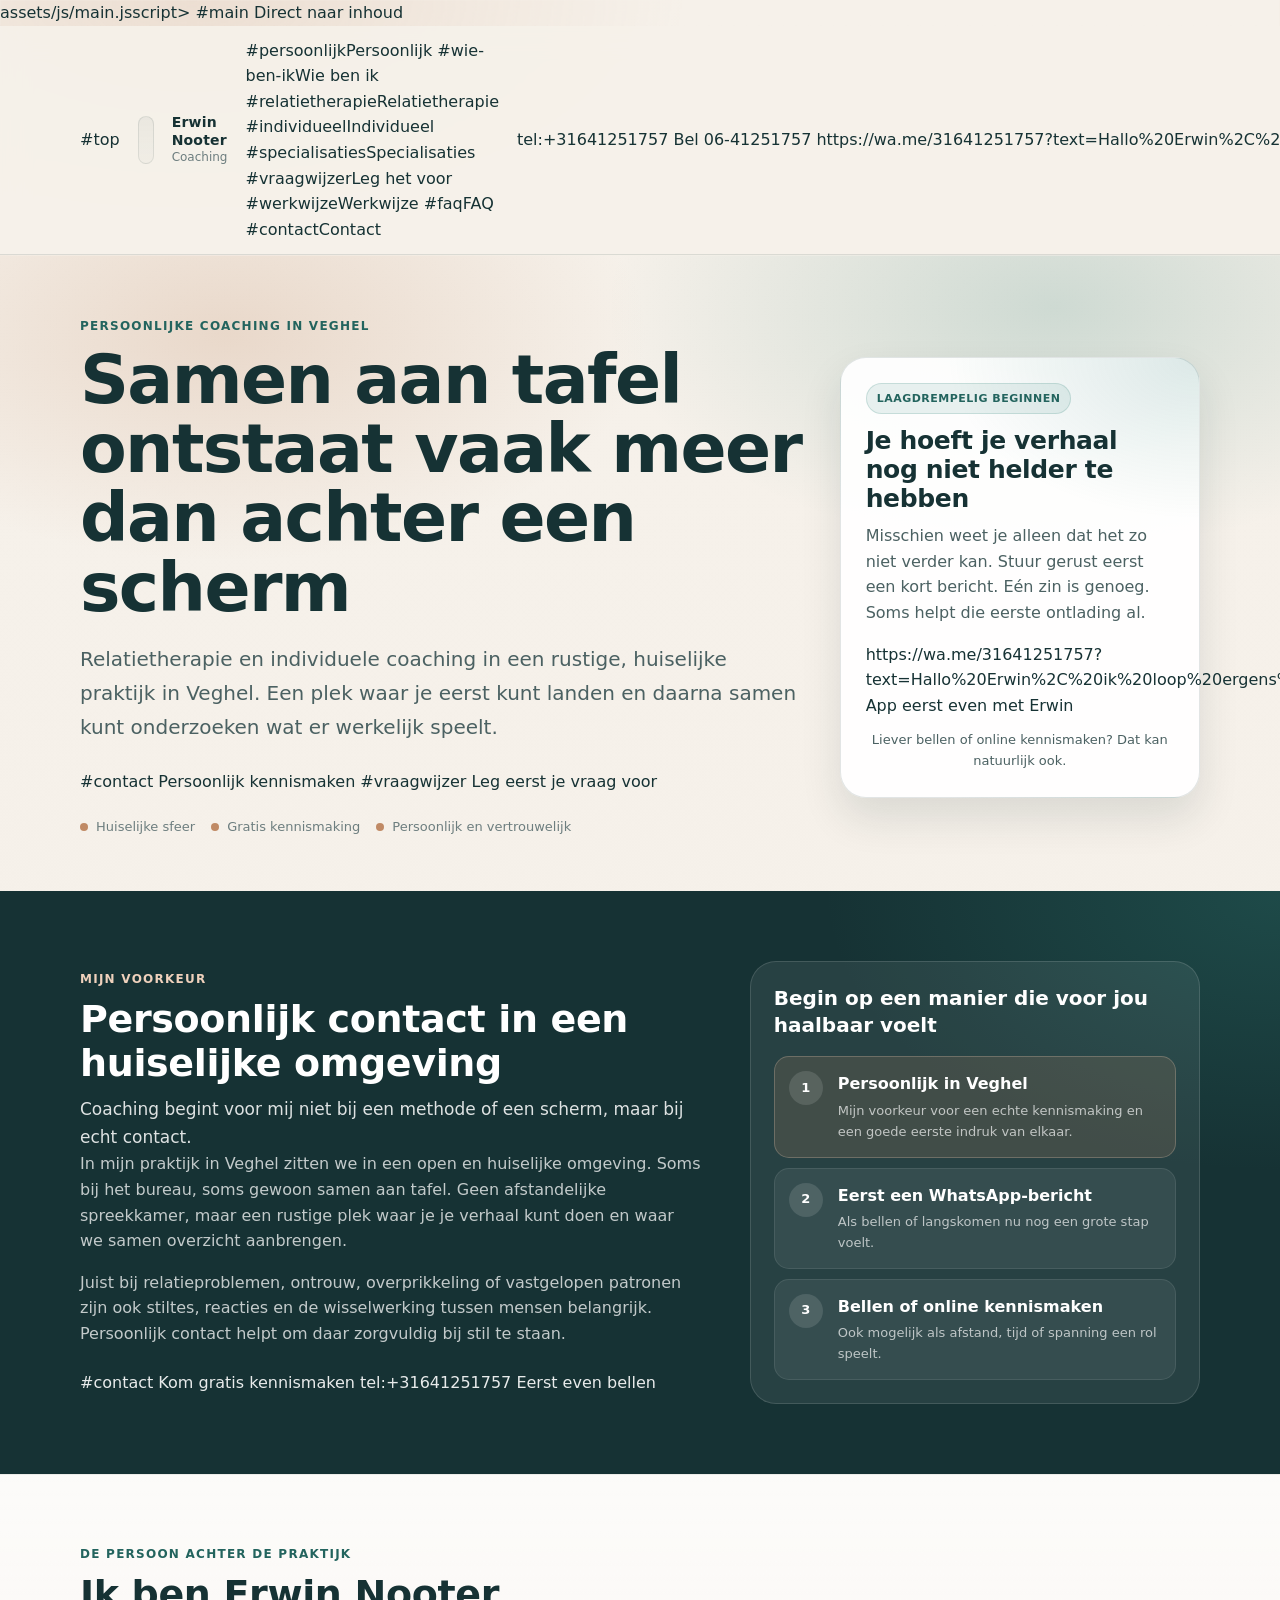
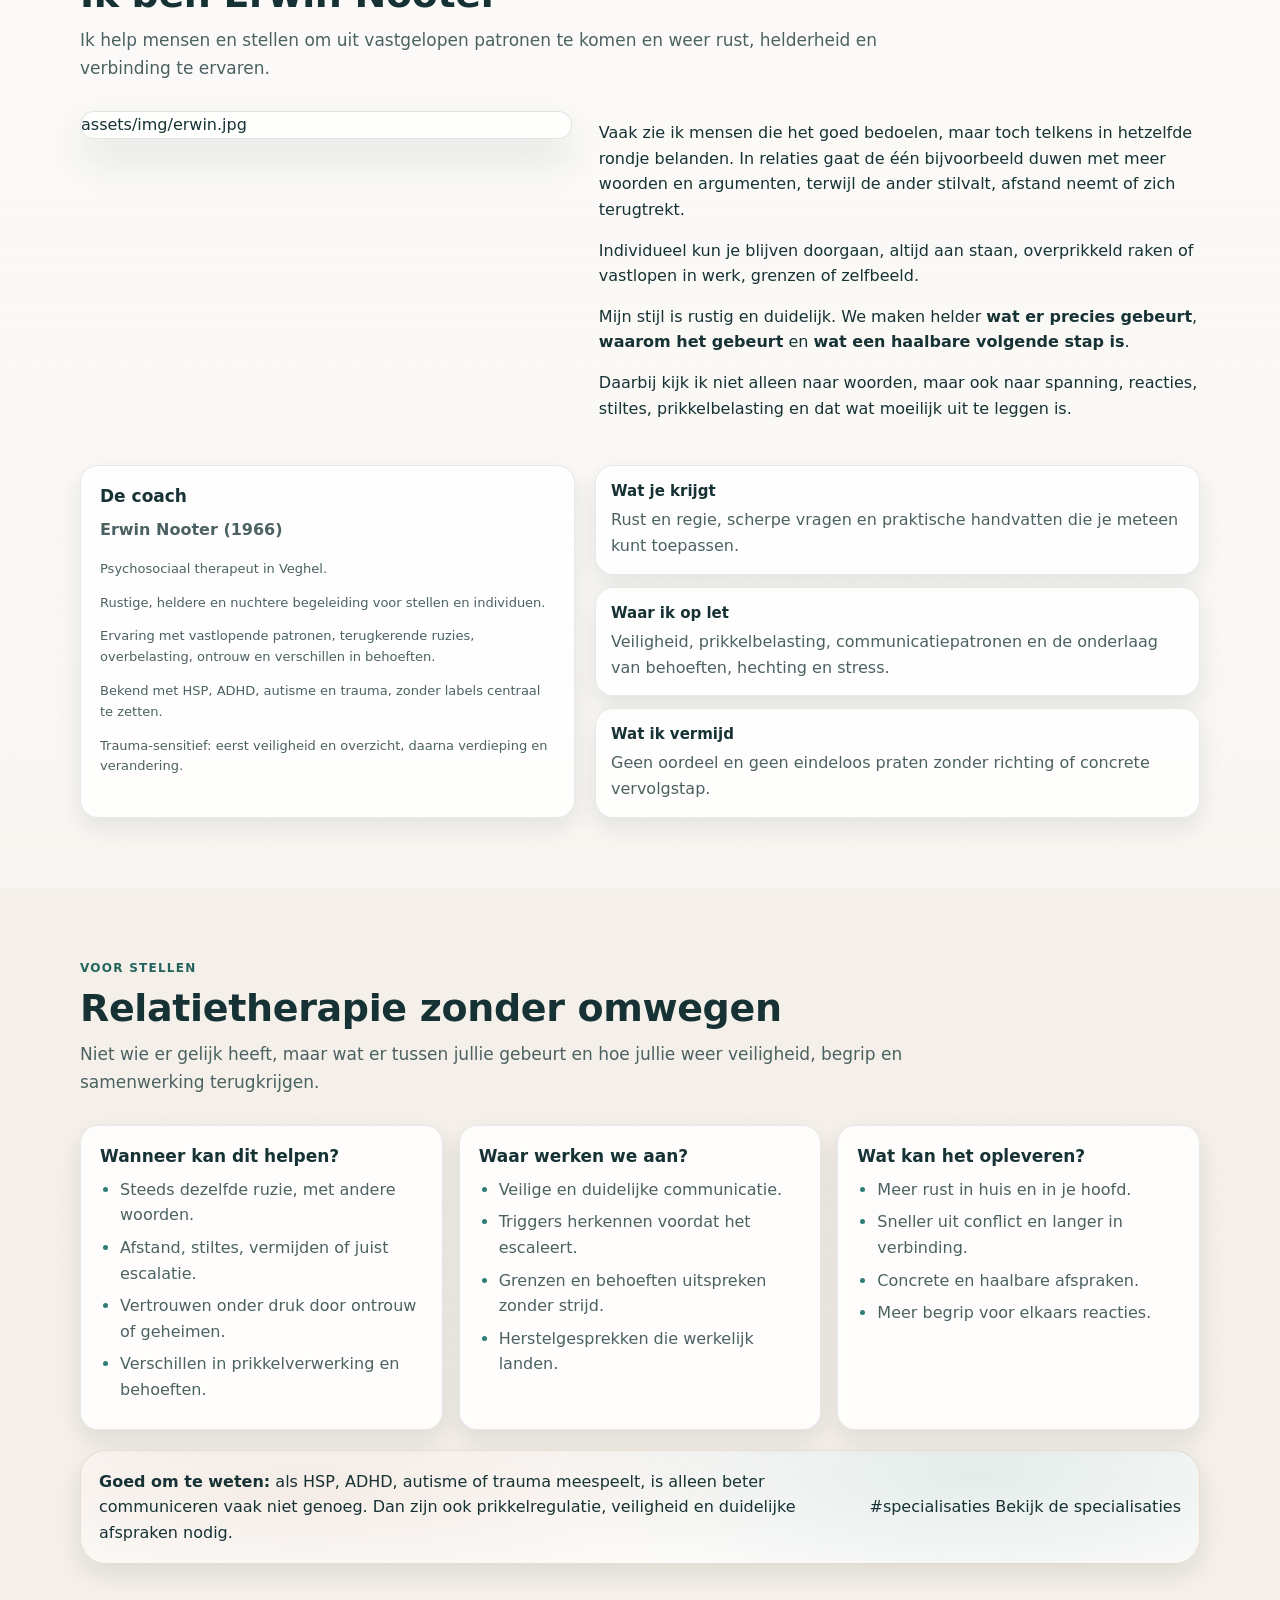
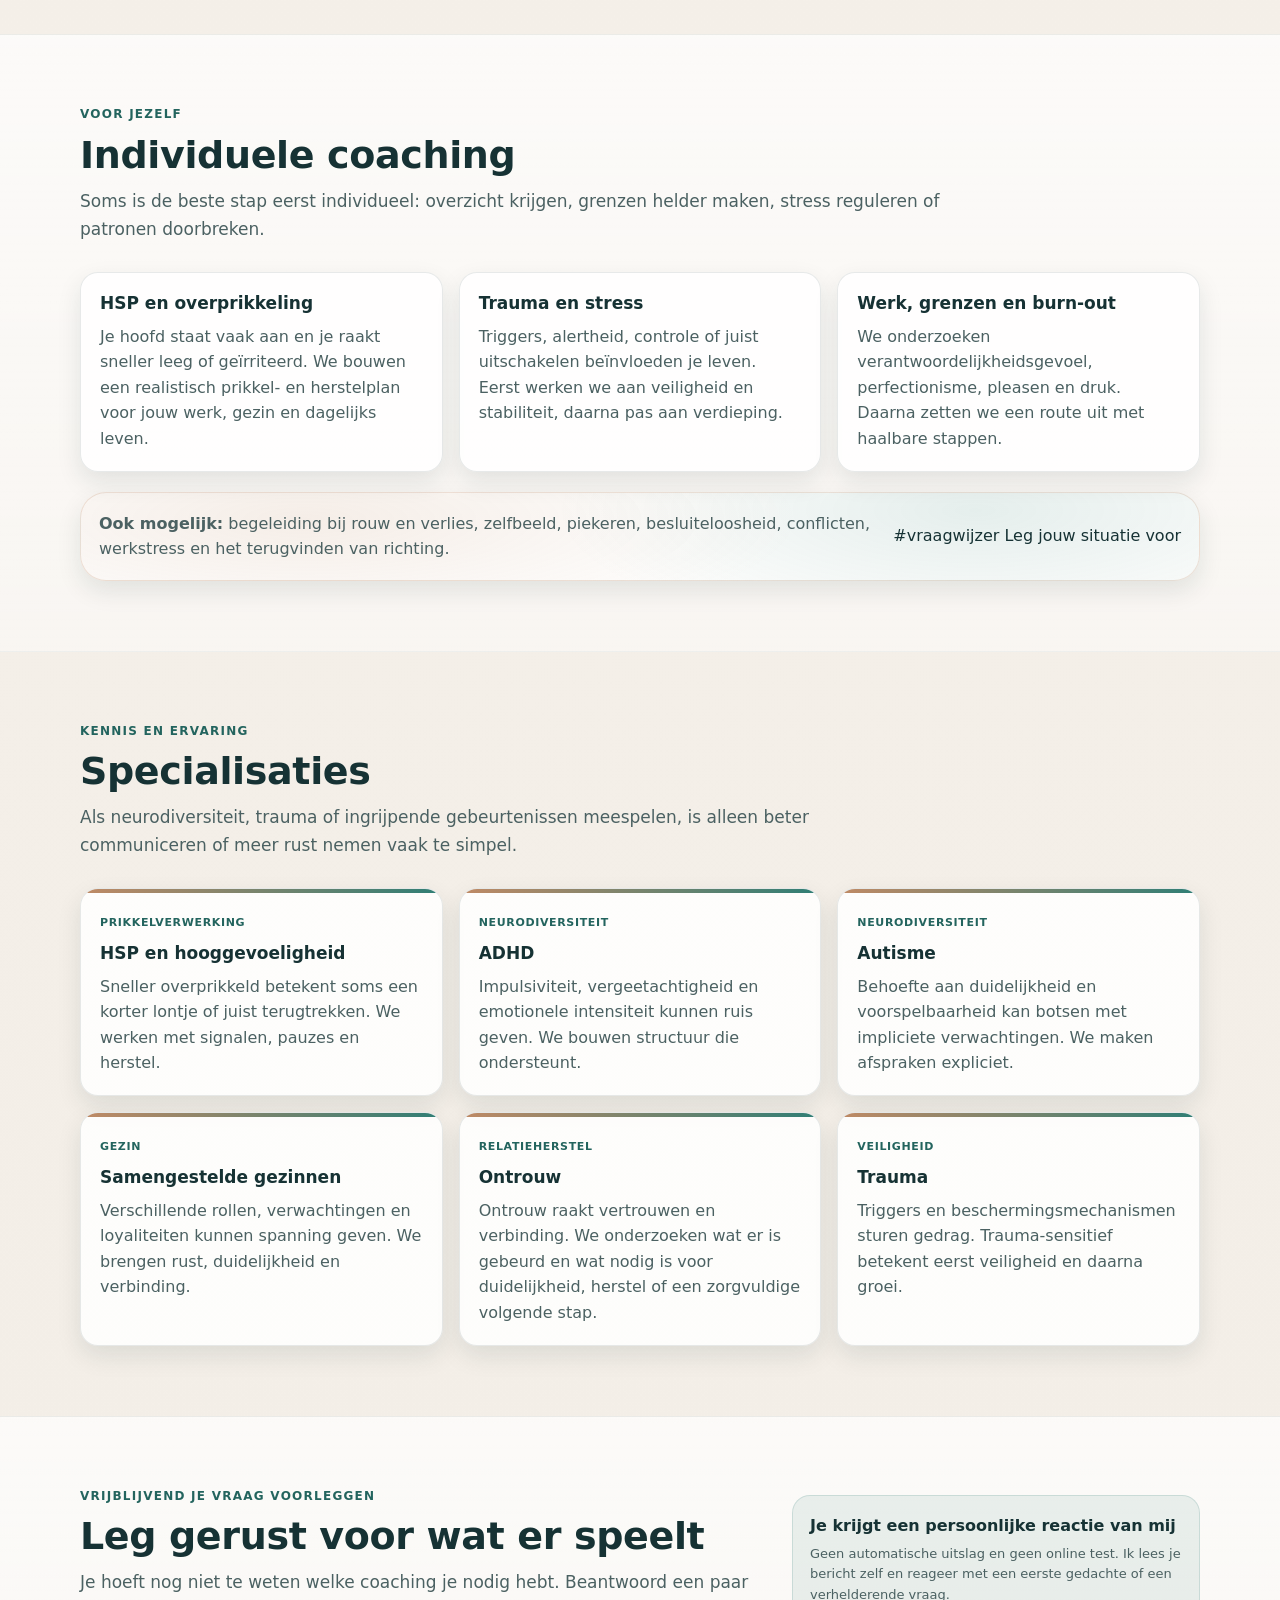
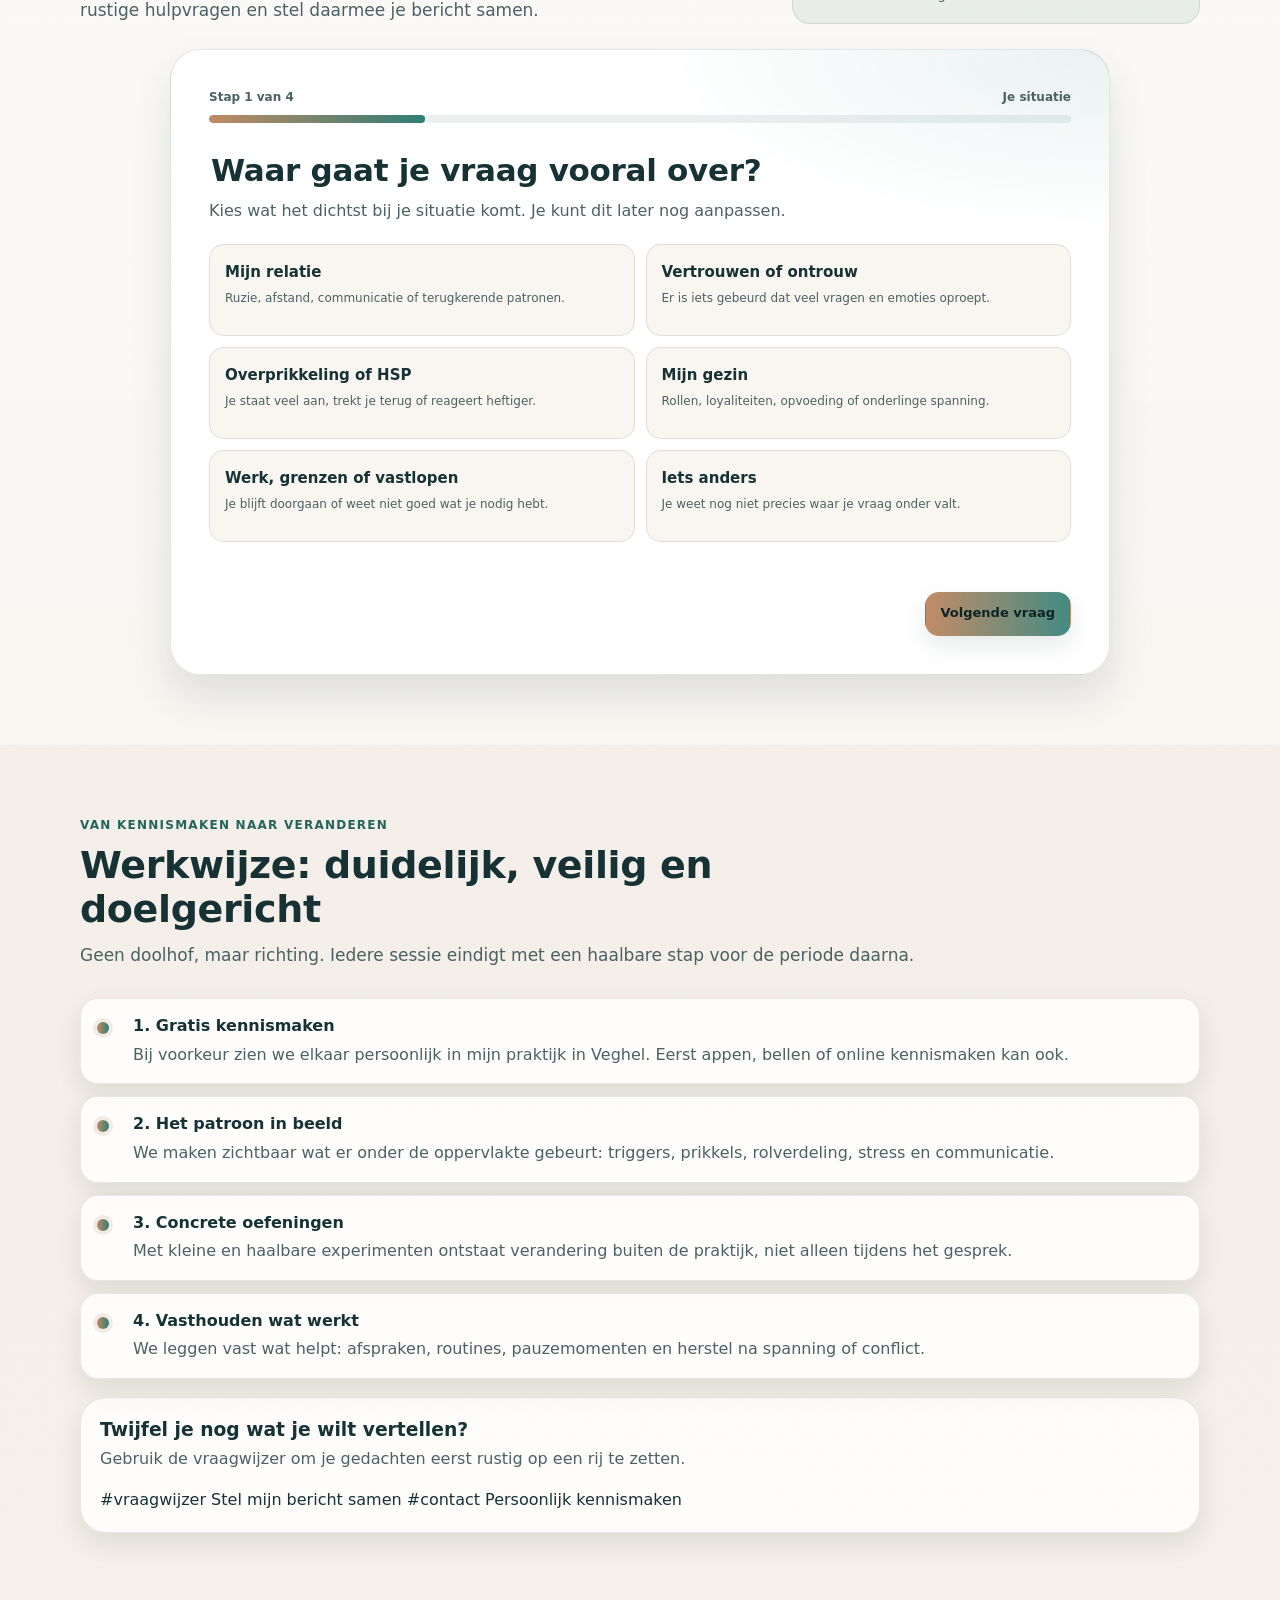
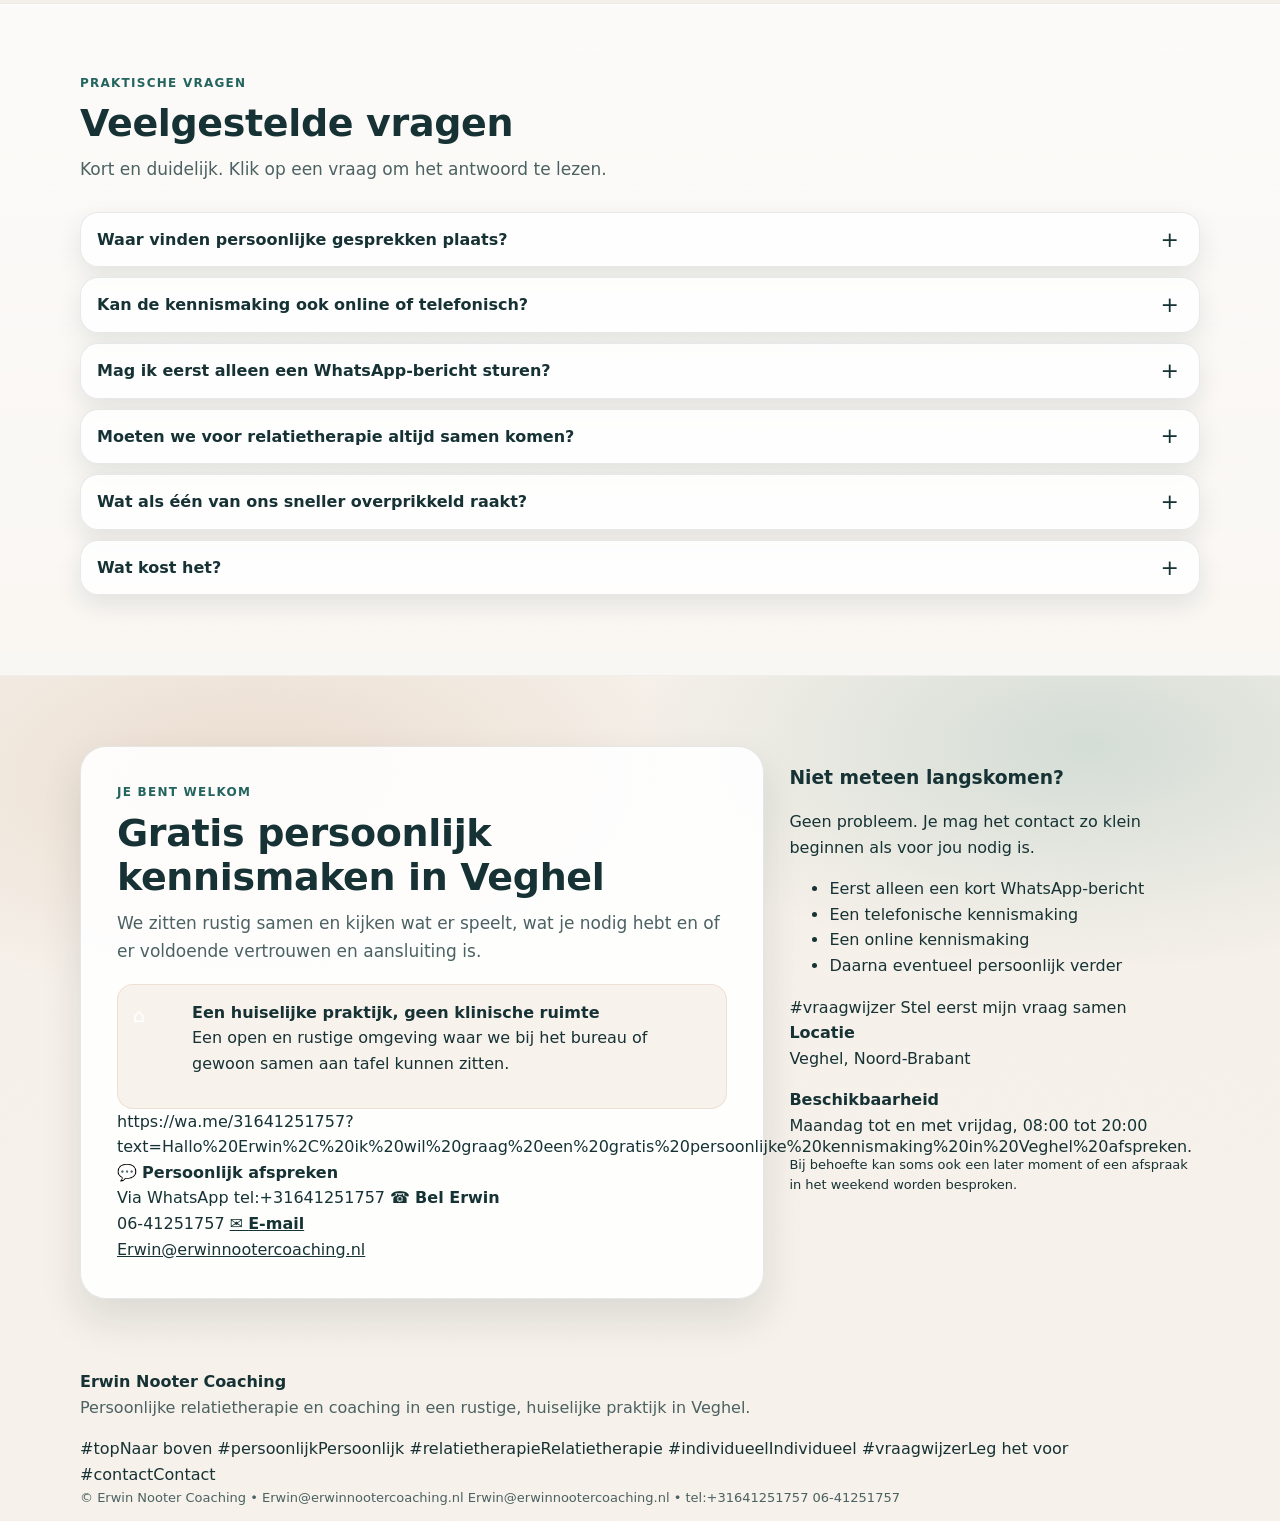
==== commit b9587db9: "Update index.html" ====
--- a/index.html
+++ b/index.html
@@ -16,26 +16,33 @@
   >
 
   <meta property="og:type" content="website">
+
   <meta
     property="og:title"
     content="Erwin Nooter Coaching | Persoonlijke coaching in Veghel"
   >
+
   <meta
     property="og:description"
     content="Relatietherapie en individuele coaching in een rustige, huiselijke praktijk in Veghel. Persoonlijk waar het kan, online of telefonisch als dat prettiger begint."
   >
+
   <meta
     property="og:url"
     content="https://www.erwinnootercoaching.nl/"
   >
+
   <meta
     property="og:image"
     content="assets/img/og-cover.jpg"
   >
 
-  data:image/svg+xml,%3Csvg xmlns='http://www.w3.org/2000/svg' viewBox='0 0 64 64'%3E%3Cpath fill='%23163234' d='M10 40c11-3 16-18 22-18s11 15 22 18v8H10z'/%3E%3Ccircle cx='22' cy='22' r='5' fill='%23C08A65'/%3E%3Ccircle cx='42' cy='22' r='5' fill='%232F7E75'/%3E%3C/svg%3E
-
-  assets/css/styles.css
+  <link
+    rel="icon"
+    href="data:image/svg+xml,%3Csvg xmlns='http://www.w3.org/2000/svg' viewBox='0 0 64 64'%3E%3Cpath fill='%23163234' d='M10 40c11-3 16-18 22-18s11 15 22 18v8H10z'/%3E%3Ccircle cx='22' cy='22' r='5' fill='%23C08A65'/%3E%3Ccircle cx='42' cy='22' r='5' fill='%232F7E75'/%3E%3C/svg%3E"
+  >
+
+  <link rel="stylesheet" href="assets/css/styles.css">
 
   <script type="application/ld+json">
   {
@@ -131,7 +138,7 @@
           aria-expanded="false"
           aria-controls="navlinks"
         >
-          <span class="sr-only">Menu</span>
+          <span class="sr-only">Menu openen</span>
           <span class="burger" aria-hidden="true"></span>
         </button>
 
@@ -197,10 +204,12 @@
                 <span class="dot" aria-hidden="true"></span>
                 Huiselijke sfeer
               </li>
+
               <li>
                 <span class="dot" aria-hidden="true"></span>
                 Gratis kennismaking
               </li>
+
               <li>
                 <span class="dot" aria-hidden="true"></span>
                 Persoonlijk en vertrouwelijk
@@ -209,9 +218,13 @@
           </div>
 
           <aside class="first-contact-card">
-            <span class="contact-badge">Laagdrempelig beginnen</span>
-
-            <h2>Je hoeft je verhaal nog niet helder te hebben</h2>
+            <span class="contact-badge">
+              Laagdrempelig beginnen
+            </span>
+
+            <h2>
+              Je hoeft je verhaal nog niet helder te hebben
+            </h2>
 
             <p>
               Misschien weet je alleen dat het zo niet verder kan.
@@ -231,14 +244,16 @@
       </div>
     </section>
 
-    <!-- PERSOONLIJK -->
+    <!-- PERSOONLIJK CONTACT -->
     <section class="section personal-section" id="persoonlijk">
       <div class="container">
         <div class="personal-grid">
           <div class="personal-copy">
             <p class="eyebrow">Mijn voorkeur</p>
 
-            <h2>Persoonlijk contact, in een huiselijke omgeving</h2>
+            <h2>
+              Persoonlijk contact in een huiselijke omgeving
+            </h2>
 
             <p class="lead">
               Coaching begint voor mij niet bij een methode of een scherm,
@@ -271,7 +286,9 @@
           </div>
 
           <aside class="personal-choice">
-            <h3>Begin op een manier die voor jou haalbaar voelt</h3>
+            <h3>
+              Begin op een manier die voor jou haalbaar voelt
+            </h3>
 
             <div class="choice-list">
               <div class="choice-item preferred">
@@ -279,6 +296,7 @@
 
                 <div>
                   <strong>Persoonlijk in Veghel</strong>
+
                   <p>
                     Mijn voorkeur voor een echte kennismaking en een goede
                     eerste indruk van elkaar.
@@ -291,6 +309,7 @@
 
                 <div>
                   <strong>Eerst een WhatsApp-bericht</strong>
+
                   <p>
                     Als bellen of langskomen nu nog een grote stap voelt.
                   </p>
@@ -302,6 +321,7 @@
 
                 <div>
                   <strong>Bellen of online kennismaken</strong>
+
                   <p>
                     Ook mogelijk als afstand, tijd of spanning een rol speelt.
                   </p>
@@ -317,7 +337,9 @@
     <section class="section alt" id="wie-ben-ik">
       <div class="container">
         <div class="section-head">
-          <p class="eyebrow">De persoon achter de praktijk</p>
+          <p class="eyebrow">
+            De persoon achter de praktijk
+          </p>
 
           <h2>Ik ben Erwin Nooter</h2>
 
@@ -396,6 +418,7 @@
           <div class="facts-vertical">
             <article class="fact">
               <h3>Wat je krijgt</h3>
+
               <p>
                 Rust en regie, scherpe vragen en praktische handvatten die
                 je meteen kunt toepassen.
@@ -404,6 +427,7 @@
 
             <article class="fact">
               <h3>Waar ik op let</h3>
+
               <p>
                 Veiligheid, prikkelbelasting, communicatiepatronen en de
                 onderlaag van behoeften, hechting en stress.
@@ -412,6 +436,7 @@
 
             <article class="fact">
               <h3>Wat ik vermijd</h3>
+
               <p>
                 Geen oordeel en geen eindeloos praten zonder richting of
                 concrete vervolgstap.
@@ -561,7 +586,7 @@
 
           <p class="lead">
             Als neurodiversiteit, trauma of ingrijpende gebeurtenissen
-            meespelen, is gewoon beter communiceren of meer rust nemen
+            meespelen, is alleen beter communiceren of meer rust nemen
             vaak te simpel.
           </p>
         </div>
@@ -569,7 +594,9 @@
         <div class="grid-specialisaties">
           <article class="panel specialisatie-panel">
             <span class="panel-label">Prikkelverwerking</span>
+
             <h3>HSP en hooggevoeligheid</h3>
+
             <p class="muted">
               Sneller overprikkeld betekent soms een korter lontje of juist
               terugtrekken. We werken met signalen, pauzes en herstel.
@@ -578,7 +605,9 @@
 
           <article class="panel specialisatie-panel">
             <span class="panel-label">Neurodiversiteit</span>
+
             <h3>ADHD</h3>
+
             <p class="muted">
               Impulsiviteit, vergeetachtigheid en emotionele intensiteit
               kunnen ruis geven. We bouwen structuur die ondersteunt.
@@ -587,7 +616,9 @@
 
           <article class="panel specialisatie-panel">
             <span class="panel-label">Neurodiversiteit</span>
+
             <h3>Autisme</h3>
+
             <p class="muted">
               Behoefte aan duidelijkheid en voorspelbaarheid kan botsen met
               impliciete verwachtingen. We maken afspraken expliciet.
@@ -596,7 +627,9 @@
 
           <article class="panel specialisatie-panel">
             <span class="panel-label">Gezin</span>
+
             <h3>Samengestelde gezinnen</h3>
+
             <p class="muted">
               Verschillende rollen, verwachtingen en loyaliteiten kunnen
               spanning geven. We brengen rust, duidelijkheid en verbinding.
@@ -605,7 +638,9 @@
 
           <article class="panel specialisatie-panel">
             <span class="panel-label">Relatieherstel</span>
+
             <h3>Ontrouw</h3>
+
             <p class="muted">
               Ontrouw raakt vertrouwen en verbinding. We onderzoeken wat er
               is gebeurd en wat nodig is voor duidelijkheid, herstel of een
@@ -615,7 +650,9 @@
 
           <article class="panel specialisatie-panel">
             <span class="panel-label">Veiligheid</span>
+
             <h3>Trauma</h3>
+
             <p class="muted">
               Triggers en beschermingsmechanismen sturen gedrag.
               Trauma-sensitief betekent eerst veiligheid en daarna groei.
@@ -625,12 +662,14 @@
       </div>
     </section>
 
-    <!-- VRAAGWIJZER -->
+    <!-- INTERACTIEVE VRAAGWIJZER -->
     <section class="section alt question-section" id="vraagwijzer">
       <div class="container">
         <div class="question-intro">
           <div>
-            <p class="eyebrow">Vrijblijvend je vraag voorleggen</p>
+            <p class="eyebrow">
+              Vrijblijvend je vraag voorleggen
+            </p>
 
             <h2>Leg gerust voor wat er speelt</h2>
 
@@ -641,18 +680,21 @@
             </p>
           </div>
 
-          <div class="question-promise">
-            <strong>Je krijgt een persoonlijke reactie van mij</strong>
+          <aside class="question-promise">
+            <strong>
+              Je krijgt een persoonlijke reactie van mij
+            </strong>
+
             <p>
               Geen automatische uitslag en geen online test. Ik lees je
               bericht zelf en reageer met een eerste gedachte of een
               verhelderende vraag.
             </p>
-          </div>
+          </aside>
         </div>
 
         <div class="question-builder">
-          <div class="question-progress" aria-label="Voortgang">
+          <div class="question-progress" aria-label="Voortgang vraagwijzer">
             <div class="progress-top">
               <span id="question-step-label">Stap 1 van 4</span>
               <span id="question-progress-label">Je situatie</span>
@@ -663,14 +705,16 @@
             </div>
           </div>
 
-          <form id="question-form">
+          <form id="question-form" novalidate>
             <!-- STAP 1 -->
             <fieldset class="question-step is-active" data-step="1">
-              <legend>Waar gaat je vraag vooral over?</legend>
+              <legend>
+                Waar gaat je vraag vooral over?
+              </legend>
 
               <p class="step-help">
-                Kies wat het dichtst bij je situatie komt. Je kunt dit later
-                nog aanpassen.
+                Kies wat het dichtst bij je situatie komt.
+                Je kunt dit later nog aanpassen.
               </p>
 
               <div class="answer-options">
@@ -680,8 +724,10 @@
                     name="topic"
                     value="mijn relatie of terugkerende conflicten"
                   >
+
                   <span>
                     <strong>Mijn relatie</strong>
+
                     <small>
                       Ruzie, afstand, communicatie of terugkerende patronen.
                     </small>
@@ -694,8 +740,10 @@
                     name="topic"
                     value="vertrouwen, ontrouw of herstel"
                   >
+
                   <span>
                     <strong>Vertrouwen of ontrouw</strong>
+
                     <small>
                       Er is iets gebeurd dat veel vragen en emoties oproept.
                     </small>
@@ -708,8 +756,10 @@
                     name="topic"
                     value="overprikkeling, HSP of stress"
                   >
+
                   <span>
                     <strong>Overprikkeling of HSP</strong>
+
                     <small>
                       Je staat veel aan, trekt je terug of reageert heftiger.
                     </small>
@@ -722,8 +772,10 @@
                     name="topic"
                     value="mijn gezin of ons samengestelde gezin"
                   >
+
                   <span>
                     <strong>Mijn gezin</strong>
+
                     <small>
                       Rollen, loyaliteiten, opvoeding of onderlinge spanning.
                     </small>
@@ -736,8 +788,10 @@
                     name="topic"
                     value="werk, grenzen, spanning of vastlopen"
                   >
+
                   <span>
                     <strong>Werk, grenzen of vastlopen</strong>
+
                     <small>
                       Je blijft doorgaan of weet niet goed wat je nodig hebt.
                     </small>
@@ -750,8 +804,10 @@
                     name="topic"
                     value="iets anders dat ik moeilijk kan plaatsen"
                   >
+
                   <span>
                     <strong>Iets anders</strong>
+
                     <small>
                       Je weet nog niet precies waar je vraag onder valt.
                     </small>
@@ -759,7 +815,11 @@
                 </label>
               </div>
 
-              <p class="form-error" id="topic-error" role="alert"></p>
+              <p
+                class="form-error"
+                id="topic-error"
+                role="alert"
+              ></p>
 
               <div class="form-navigation form-navigation-end">
                 <button
@@ -774,7 +834,9 @@
 
             <!-- STAP 2 -->
             <fieldset class="question-step" data-step="2" hidden>
-              <legend>Wat gebeurt er steeds opnieuw?</legend>
+              <legend>
+                Wat gebeurt er steeds opnieuw?
+              </legend>
 
               <p class="step-help">
                 Beschrijf kort het moment of patroon waar je het meeste last
@@ -790,7 +852,7 @@
                 name="situation"
                 rows="7"
                 maxlength="900"
-                placeholder="Bijvoorbeeld: We willen het rustig bespreken, maar binnen een paar minuten ontstaat dezelfde ruzie..."
+                placeholder="Bijvoorbeeld: we willen het rustig bespreken, maar binnen een paar minuten ontstaat dezelfde ruzie..."
               ></textarea>
 
               <div class="textarea-meta">
@@ -798,10 +860,15 @@
                   Hulpvraag: wat gebeurt er, wanneer gebeurt het en wat doe
                   jij of de ander vervolgens?
                 </span>
+
                 <span id="situation-count">0 / 900</span>
               </div>
 
-              <p class="form-error" id="situation-error" role="alert"></p>
+              <p
+                class="form-error"
+                id="situation-error"
+                role="alert"
+              ></p>
 
               <div class="form-navigation">
                 <button
@@ -824,7 +891,9 @@
 
             <!-- STAP 3 -->
             <fieldset class="question-step" data-step="3" hidden>
-              <legend>Wat zou je graag terug willen?</legend>
+              <legend>
+                Wat zou je graag terug willen?
+              </legend>
 
               <p class="step-help">
                 Denk niet direct aan de perfecte oplossing. Benoem vooral
@@ -840,7 +909,7 @@
                 name="wish"
                 rows="6"
                 maxlength="700"
-                placeholder="Bijvoorbeeld: Ik wil weer een gesprek kunnen voeren zonder dat een van ons dichtklapt..."
+                placeholder="Bijvoorbeeld: ik wil weer een gesprek kunnen voeren zonder dat een van ons dichtklapt..."
               ></textarea>
 
               <div class="textarea-meta">
@@ -848,11 +917,14 @@
                   Hulpvraag: wanneer zou je merken dat er iets ten goede
                   verandert?
                 </span>
+
                 <span id="wish-count">0 / 700</span>
               </div>
 
               <fieldset class="contact-need">
-                <legend>Wat zou je nu als eerste helpen?</legend>
+                <legend>
+                  Wat zou je nu als eerste helpen?
+                </legend>
 
                 <div class="answer-options answer-options-compact">
                   <label class="answer-card">
@@ -861,6 +933,7 @@
                       name="need"
                       value="mijn verhaal eerst even kwijt te kunnen"
                     >
+
                     <span>
                       <strong>Mijn verhaal even kwijt</strong>
                     </span>
@@ -872,6 +945,7 @@
                       name="need"
                       value="een eerste gedachte of verhelderende vraag van jou"
                     >
+
                     <span>
                       <strong>Een eerste gedachte van Erwin</strong>
                     </span>
@@ -883,6 +957,7 @@
                       name="need"
                       value="overleggen of een persoonlijk gesprek zinvol is"
                     >
+
                     <span>
                       <strong>Overleggen over een gesprek</strong>
                     </span>
@@ -894,6 +969,7 @@
                       name="need"
                       value="rustig beginnen, omdat ik het zelf nog niet weet"
                     >
+
                     <span>
                       <strong>Ik weet het nog niet</strong>
                     </span>
@@ -901,7 +977,11 @@
                 </div>
               </fieldset>
 
-              <p class="form-error" id="wish-error" role="alert"></p>
+              <p
+                class="form-error"
+                id="wish-error"
+                role="alert"
+              ></p>
 
               <div class="form-navigation">
                 <button
@@ -924,11 +1004,13 @@
 
             <!-- STAP 4 -->
             <fieldset class="question-step" data-step="4" hidden>
-              <legend>Dit is je bericht aan Erwin</legend>
+              <legend>
+                Dit is je bericht aan Erwin
+              </legend>
 
               <p class="step-help">
-                Controleer de tekst en pas hem gerust aan. Er wordt nog niets
-                verzonden.
+                Controleer de tekst en pas hem gerust aan.
+                Er wordt nog niets verzonden.
               </p>
 
               <label class="field-label" for="message-preview">
@@ -947,6 +1029,7 @@
 
                 <div>
                   <strong>Jij houdt de controle</strong>
+
                   <p>
                     Kies hieronder WhatsApp of e-mail. De gekozen app wordt
                     geopend met je bericht. Je controleert en verzendt het
@@ -965,6 +1048,7 @@
 
                   <span>
                     <strong>Open in WhatsApp</strong>
+
                     <small>
                       Snel en laagdrempelig. Je kunt het bericht nog aanpassen.
                     </small>
@@ -980,6 +1064,7 @@
 
                   <span>
                     <strong>Open in e-mail</strong>
+
                     <small>
                       Handig als je de vraag liever per e-mail verstuurt.
                     </small>
@@ -991,10 +1076,10 @@
                 <strong>Goed om te weten</strong>
 
                 <p>
-                  Wat je hier invult, wordt niet automatisch opgeslagen of
-                  vanaf deze website verzonden. Deel via WhatsApp of e-mail
-                  liever geen zeer gevoelige medische informatie. Deze
-                  vraagwijzer is niet bedoeld voor noodsituaties.
+                  Wat je hier invult, wordt niet automatisch door deze
+                  website opgeslagen of verzonden. Deel via WhatsApp of
+                  e-mail liever geen zeer gevoelige medische informatie.
+                  Deze vraagwijzer is niet bedoeld voor noodsituaties.
                 </p>
               </div>
 
@@ -1025,9 +1110,13 @@
     <section class="section" id="werkwijze">
       <div class="container">
         <div class="section-head">
-          <p class="eyebrow">Van kennismaken naar veranderen</p>
-
-          <h2>Werkwijze: duidelijk, veilig en doelgericht</h2>
+          <p class="eyebrow">
+            Van kennismaken naar veranderen
+          </p>
+
+          <h2>
+            Werkwijze: duidelijk, veilig en doelgericht
+          </h2>
 
           <p class="lead">
             Geen doolhof, maar richting. Iedere sessie eindigt met een
@@ -1041,6 +1130,7 @@
 
             <div class="t-content">
               <h3>1. Gratis kennismaken</h3>
+
               <p>
                 Bij voorkeur zien we elkaar persoonlijk in mijn praktijk in
                 Veghel. Eerst appen, bellen of online kennismaken kan ook.
@@ -1053,6 +1143,7 @@
 
             <div class="t-content">
               <h3>2. Het patroon in beeld</h3>
+
               <p>
                 We maken zichtbaar wat er onder de oppervlakte gebeurt:
                 triggers, prikkels, rolverdeling, stress en communicatie.
@@ -1065,6 +1156,7 @@
 
             <div class="t-content">
               <h3>3. Concrete oefeningen</h3>
+
               <p>
                 Met kleine en haalbare experimenten ontstaat verandering
                 buiten de praktijk, niet alleen tijdens het gesprek.
@@ -1077,6 +1169,7 @@
 
             <div class="t-content">
               <h3>4. Vasthouden wat werkt</h3>
+
               <p>
                 We leggen vast wat helpt: afspraken, routines, pauzemomenten
                 en herstel na spanning of conflict.
@@ -1087,7 +1180,10 @@
 
         <div class="cta-band">
           <div>
-            <h3>Twijfel je nog wat je wilt vertellen?</h3>
+            <h3>
+              Twijfel je nog wat je wilt vertellen?
+            </h3>
+
             <p class="muted">
               Gebruik de vraagwijzer om je gedachten eerst rustig op een rij
               te zetten.
@@ -1182,9 +1278,7 @@
           </details>
 
           <details>
-            <summary>
-              Wat kost het?
-            </summary>
+            <summary>Wat kost het?</summary>
 
             <p>
               Tijdens de gratis kennismaking kijken we eerst naar je vraag en
@@ -1203,7 +1297,9 @@
           <div class="contact-main">
             <p class="eyebrow">Je bent welkom</p>
 
-            <h2>Gratis persoonlijk kennismaken in Veghel</h2>
+            <h2>
+              Gratis persoonlijk kennismaken in Veghel
+            </h2>
 
             <p class="lead">
               We zitten rustig samen en kijken wat er speelt, wat je nodig
@@ -1211,12 +1307,20 @@
             </p>
 
             <div class="contact-highlight">
-              <span class="contact-highlight-icon" aria-hidden="true">⌂</span>
+              <span
+                class="contact-highlight-icon"
+                aria-hidden="true"
+              >
+                ⌂
+              </span>
 
               <div>
-                <strong>Een huiselijke praktijk, geen klinische ruimte</strong>
+                <strong>
+                  Een huiselijke praktijk, geen klinische ruimte
+                </strong>
+
                 <p>
-                  Een open, rustige omgeving waar we bij het bureau of
+                  Een open en rustige omgeving waar we bij het bureau of
                   gewoon samen aan tafel kunnen zitten.
                 </p>
               </div>
@@ -1283,7 +1387,7 @@
                 Maandag tot en met vrijdag, 08:00 tot 20:00
               </p>
 
-              <p class="small muted">
+              <p class="small">
                 Bij behoefte kan soms ook een later moment of een afspraak
                 in het weekend worden besproken.
               </p>
@@ -1300,6 +1404,7 @@
       <div>
         <div class="footer-brand">
           <span class="mini-mark" aria-hidden="true"></span>
+
           <strong>Erwin Nooter Coaching</strong>
         </div>
 
@@ -1322,10 +1427,13 @@
         <p class="muted small">
           © <span id="year"></span> Erwin Nooter Coaching
           <span aria-hidden="true">•</span>
+
           Erwin@erwinnootercoaching.nl
             Erwin@erwinnootercoaching.nl
           </a>
+
           <span aria-hidden="true">•</span>
+
           tel:+31641251757
             06-41251757
           </a>
--- a/assets/css/styles.css
+++ b/assets/css/styles.css
@@ -0,0 +1,1448 @@
+:root {
+  --bg: #f6f1ea;
+  --surface: #ffffff;
+  --surface-soft: rgba(255, 255, 255, 0.84);
+  --text: #163234;
+  --muted: #4b6162;
+  --muted-2: #6d7e7f;
+  --brand: #c08a65;
+  --brand-dark: #a66f4c;
+  --brand-2: #2f7e75;
+  --brand-2-dark: #23645e;
+  --line: rgba(22, 50, 52, 0.12);
+  --shadow: 0 20px 40px rgba(22, 50, 52, 0.12);
+  --shadow-soft: 0 10px 24px rgba(22, 50, 52, 0.1);
+  --radius: 18px;
+  --radius-large: 26px;
+  --container: 1120px;
+  --focus: 0 0 0 4px rgba(192, 138, 101, 0.24);
+  --font:
+    ui-sans-serif,
+    system-ui,
+    -apple-system,
+    BlinkMacSystemFont,
+    "Segoe UI",
+    Roboto,
+    Helvetica,
+    Arial,
+    sans-serif;
+}
+
+* {
+  box-sizing: border-box;
+}
+
+html {
+  scroll-behavior: smooth;
+  scroll-padding-top: 105px;
+}
+
+body {
+  margin: 0;
+  min-width: 320px;
+  color: var(--text);
+  font-family: var(--font);
+  line-height: 1.6;
+  background:
+    radial-gradient(
+      900px 420px at 15% 0%,
+      rgba(192, 138, 101, 0.18),
+      transparent 55%
+    ),
+    radial-gradient(
+      900px 420px at 85% -5%,
+      rgba(47, 126, 117, 0.16),
+      transparent 55%
+    ),
+    linear-gradient(
+      180deg,
+      var(--bg),
+      #f3eee7 65%,
+      var(--bg)
+    );
+}
+
+body.menu-open {
+  overflow: hidden;
+}
+
+button,
+input,
+textarea {
+  font: inherit;
+}
+
+button {
+  color: inherit;
+}
+
+a {
+  color: inherit;
+}
+
+img {
+  display: block;
+  max-width: 100%;
+}
+
+p {
+  margin-top: 0;
+}
+
+fieldset {
+  min-width: 0;
+}
+
+.container {
+  width: min(var(--container), calc(100% - 40px));
+  margin-inline: auto;
+}
+
+.skip-link {
+  position: absolute;
+  top: 10px;
+  left: -9999px;
+  z-index: 9999;
+  padding: 10px 14px;
+  color: #ffffff;
+  background: var(--text);
+  border-radius: 12px;
+}
+
+.skip-link:focus {
+  left: 10px;
+  outline: none;
+  box-shadow: var(--focus);
+}
+
+.sr-only {
+  position: absolute !important;
+  width: 1px;
+  height: 1px;
+  padding: 0;
+  margin: -1px;
+  overflow: hidden;
+  white-space: nowrap;
+  border: 0;
+  clip: rect(0, 0, 0, 0);
+}
+
+/* HEADER */
+
+.site-header {
+  position: sticky;
+  top: 0;
+  z-index: 1000;
+  background: rgba(246, 241, 234, 0.92);
+  border-bottom: 1px solid var(--line);
+  backdrop-filter: blur(14px);
+}
+
+.header-inner {
+  display: flex;
+  align-items: center;
+  justify-content: space-between;
+  min-height: 82px;
+  padding: 12px 0;
+  gap: 18px;
+}
+
+.brand {
+  display: flex;
+  align-items: center;
+  flex-shrink: 0;
+  gap: 12px;
+  text-decoration: none;
+}
+
+.logo {
+  display: inline-flex;
+  width: 94px;
+  height: 48px;
+  padding: 5px 7px;
+  background: linear-gradient(
+    180deg,
+    rgba(22, 50, 52, 0.05),
+    rgba(22, 50, 52, 0.02)
+  );
+  border: 1px solid rgba(22, 50, 52, 0.1);
+  border-radius: 15px;
+}
+
+.logo svg {
+  display: block;
+  width: 100%;
+  height: 100%;
+}
+
+.brand-text strong,
+.brand-text span {
+  display: block;
+}
+
+.brand-text strong {
+  font-size: 14px;
+  line-height: 1.3;
+  letter-spacing: 0.2px;
+}
+
+.brand-text span {
+  margin-top: -1px;
+  color: var(--muted-2);
+  font-size: 12px;
+}
+
+.nav {
+  display: flex;
+  align-items: center;
+  margin-left: auto;
+}
+
+.navlinks {
+  display: flex;
+  align-items: center;
+  gap: 2px;
+}
+
+.navlinks a {
+  padding: 9px 8px;
+  color: var(--muted);
+  font-size: 12px;
+  text-decoration: none;
+  border: 1px solid transparent;
+  border-radius: 11px;
+  transition:
+    color 0.15s ease,
+    background 0.15s ease,
+    border-color 0.15s ease;
+}
+
+.navlinks a:hover {
+  color: var(--text);
+  background: rgba(22, 50, 52, 0.05);
+}
+
+.navlinks a.active {
+  color: var(--text);
+  background: rgba(192, 138, 101, 0.12);
+  border-color: rgba(192, 138, 101, 0.22);
+}
+
+.header-cta {
+  display: flex;
+  align-items: center;
+  flex-shrink: 0;
+  gap: 8px;
+}
+
+.nav-toggle {
+  display: none;
+  padding: 11px 12px;
+  background: rgba(255, 255, 255, 0.8);
+  border: 1px solid rgba(22, 50, 52, 0.14);
+  border-radius: 14px;
+  cursor: pointer;
+}
+
+.nav-toggle:focus-visible {
+  outline: none;
+  box-shadow: var(--focus);
+}
+
+.burger {
+  position: relative;
+  display: block;
+  width: 22px;
+  height: 2px;
+  background: var(--text);
+}
+
+.burger::before,
+.burger::after {
+  position: absolute;
+  left: 0;
+  width: 22px;
+  height: 2px;
+  content: "";
+  background: var(--text);
+}
+
+.burger::before {
+  top: -7px;
+}
+
+.burger::after {
+  top: 7px;
+}
+
+/* BUTTONS */
+
+.btn {
+  display: inline-flex;
+  align-items: center;
+  justify-content: center;
+  min-height: 44px;
+  padding: 11px 15px;
+  gap: 10px;
+  color: var(--text);
+  font-size: 13px;
+  font-weight: 650;
+  line-height: 1.3;
+  text-align: center;
+  text-decoration: none;
+  background: transparent;
+  border: 1px solid rgba(22, 50, 52, 0.14);
+  border-radius: 14px;
+  cursor: pointer;
+  user-select: none;
+  transition:
+    transform 0.15s ease,
+    background 0.15s ease,
+    border-color 0.15s ease,
+    filter 0.15s ease,
+    box-shadow 0.15s ease;
+}
+
+.btn:hover {
+  transform: translateY(-1px);
+}
+
+.btn:active {
+  transform: translateY(1px);
+}
+
+.btn:focus-visible {
+  outline: none;
+  box-shadow: var(--focus);
+}
+
+.btn-primary {
+  color: #0e2426;
+  background: linear-gradient(
+    90deg,
+    rgba(192, 138, 101, 0.98),
+    rgba(47, 126, 117, 0.9)
+  );
+  border-color: transparent;
+  box-shadow: var(--shadow-soft);
+}
+
+.btn-primary:hover {
+  filter: brightness(1.03);
+}
+
+.btn-ghost {
+  color: var(--text);
+  background: rgba(255, 255, 255, 0.78);
+}
+
+.btn-ghost:hover {
+  background: #ffffff;
+  border-color: rgba(22, 50, 52, 0.23);
+}
+
+.btn-light {
+  color: #ffffff;
+  background: rgba(255, 255, 255, 0.09);
+  border-color: rgba(255, 255, 255, 0.2);
+}
+
+.btn-light:hover {
+  background: rgba(255, 255, 255, 0.15);
+}
+
+.btn-text {
+  min-height: auto;
+  padding: 8px 4px;
+  color: var(--muted);
+  background: transparent;
+  border-color: transparent;
+  box-shadow: none;
+}
+
+.btn-text:hover {
+  color: var(--text);
+  background: transparent;
+}
+
+.btn-large {
+  min-height: 50px;
+  padding: 13px 19px;
+  font-size: 14px;
+}
+
+.btn-block {
+  width: 100%;
+}
+
+/* TYPOGRAPHY */
+
+h1,
+h2,
+h3 {
+  color: var(--text);
+}
+
+h2 {
+  margin: 0 0 10px;
+  font-size: clamp(25px, 3vw, 38px);
+  line-height: 1.16;
+  letter-spacing: -0.35px;
+}
+
+h3 {
+  line-height: 1.35;
+}
+
+.lead {
+  margin: 0;
+  color: var(--muted);
+  font-size: 17px;
+  line-height: 1.65;
+}
+
+.eyebrow {
+  margin: 0 0 8px;
+  color: var(--brand-2-dark);
+  font-size: 12px;
+  font-weight: 750;
+  letter-spacing: 1.25px;
+  text-transform: uppercase;
+}
+
+.muted {
+  color: var(--muted);
+}
+
+.small {
+  font-size: 13px;
+}
+
+/* HERO */
+
+.hero {
+  position: relative;
+  padding: 62px 0 54px;
+  overflow: hidden;
+}
+
+.hero-bg {
+  position: absolute;
+  inset: -110px -50px auto;
+  height: 540px;
+  pointer-events: none;
+  background:
+    radial-gradient(
+      650px 350px at 20% 35%,
+      rgba(192, 138, 101, 0.24),
+      transparent 65%
+    ),
+    radial-gradient(
+      700px 380px at 80% 30%,
+      rgba(47, 126, 117, 0.2),
+      transparent 64%
+    );
+}
+
+.hero-inner {
+  position: relative;
+  z-index: 1;
+}
+
+.hero-layout {
+  display: grid;
+  grid-template-columns: minmax(0, 1.45fr) minmax(300px, 0.72fr);
+  align-items: center;
+  gap: 34px;
+}
+
+.hero-main {
+  max-width: 760px;
+}
+
+.hero-title {
+  max-width: 760px;
+  margin: 0;
+  font-size: clamp(39px, 5.6vw, 68px);
+  line-height: 1.02;
+  letter-spacing: -1.6px;
+}
+
+.hero-lead {
+  max-width: 720px;
+  margin: 20px 0 0;
+  color: var(--muted);
+  font-size: clamp(17px, 2vw, 20px);
+  line-height: 1.7;
+}
+
+.hero-actions {
+  display: flex;
+  flex-wrap: wrap;
+  align-items: center;
+  gap: 12px;
+  margin-top: 25px;
+}
+
+.hero-trust {
+  display: flex;
+  flex-wrap: wrap;
+  gap: 16px;
+  padding: 0;
+  margin: 22px 0 0;
+  color: var(--muted-2);
+  font-size: 13px;
+  list-style: none;
+}
+
+.hero-trust li {
+  display: inline-flex;
+  align-items: center;
+}
+
+.dot {
+  display: inline-block;
+  width: 8px;
+  height: 8px;
+  margin-right: 8px;
+  background: var(--brand);
+  border-radius: 50%;
+}
+
+.first-contact-card {
+  padding: 25px;
+  background:
+    radial-gradient(
+      360px 230px at 100% 0%,
+      rgba(47, 126, 117, 0.16),
+      transparent 70%
+    ),
+    rgba(255, 255, 255, 0.92);
+  border: 1px solid rgba(22, 50, 52, 0.12);
+  border-radius: var(--radius-large);
+  box-shadow: var(--shadow);
+}
+
+.first-contact-card h2 {
+  margin-top: 12px;
+  font-size: 25px;
+}
+
+.first-contact-card p {
+  color: var(--muted);
+}
+
+.contact-badge {
+  display: inline-flex;
+  padding: 6px 10px;
+  color: var(--brand-2-dark);
+  font-size: 11px;
+  font-weight: 750;
+  letter-spacing: 0.5px;
+  text-transform: uppercase;
+  background: rgba(47, 126, 117, 0.1);
+  border: 1px solid rgba(47, 126, 117, 0.18);
+  border-radius: 999px;
+}
+
+.privacy-note {
+  margin: 12px 0 0;
+  text-align: center;
+}
+
+/* SECTIONS */
+
+.section {
+  padding: 70px 0;
+}
+
+.section.alt {
+  background: linear-gradient(
+    180deg,
+    rgba(255, 255, 255, 0.72),
+    rgba(255, 255, 255, 0.44)
+  );
+  border-top: 1px solid rgba(22, 50, 52, 0.06);
+  border-bottom: 1px solid rgba(22, 50, 52, 0.06);
+}
+
+.section-head {
+  max-width: 860px;
+  margin-bottom: 29px;
+}
+
+.grid-3 {
+  display: grid;
+  grid-template-columns: repeat(3, minmax(0, 1fr));
+  align-items: stretch;
+  gap: 16px;
+}
+
+.grid-specialisaties {
+  display: grid;
+  grid-template-columns: repeat(3, minmax(0, 1fr));
+  align-items: stretch;
+  gap: 16px;
+}
+
+.panel {
+  height: 100%;
+  padding: 19px;
+  background: var(--surface-soft);
+  border: 1px solid rgba(22, 50, 52, 0.1);
+  border-radius: var(--radius);
+  box-shadow: var(--shadow-soft);
+}
+
+.panel h3 {
+  margin: 0 0 9px;
+  font-size: 17px;
+}
+
+.panel p:last-child {
+  margin-bottom: 0;
+}
+
+.panel-label {
+  display: inline-flex;
+  margin-bottom: 10px;
+  color: var(--brand-2-dark);
+  font-size: 11px;
+  font-weight: 750;
+  letter-spacing: 0.65px;
+  text-transform: uppercase;
+}
+
+.specialisatie-panel {
+  position: relative;
+  overflow: hidden;
+  transition:
+    transform 0.18s ease,
+    box-shadow 0.18s ease,
+    border-color 0.18s ease;
+}
+
+.specialisatie-panel::before {
+  position: absolute;
+  top: 0;
+  left: 0;
+  width: 100%;
+  height: 4px;
+  content: "";
+  background: linear-gradient(
+    90deg,
+    var(--brand),
+    var(--brand-2)
+  );
+}
+
+.specialisatie-panel:hover {
+  transform: translateY(-3px);
+  border-color: rgba(47, 126, 117, 0.22);
+  box-shadow: var(--shadow);
+}
+
+.checklist {
+  padding-left: 20px;
+  margin: 0;
+  color: var(--muted);
+}
+
+.checklist li {
+  margin: 7px 0;
+}
+
+.checklist li::marker {
+  color: var(--brand-2);
+}
+
+.callout {
+  padding: 18px;
+  margin-top: 20px;
+  background:
+    radial-gradient(
+      900px 220px at 20% 30%,
+      rgba(192, 138, 101, 0.14),
+      transparent 55%
+    ),
+    radial-gradient(
+      700px 220px at 80% 20%,
+      rgba(47, 126, 117, 0.12),
+      transparent 60%
+    ),
+    rgba(255, 255, 255, 0.78);
+  border: 1px solid rgba(192, 138, 101, 0.22);
+  border-radius: var(--radius-large);
+  box-shadow: var(--shadow-soft);
+}
+
+.callout-inner {
+  display: flex;
+  flex-wrap: wrap;
+  align-items: center;
+  justify-content: space-between;
+  gap: 16px;
+}
+
+.callout-inner p {
+  flex: 1 1 600px;
+  margin: 0;
+}
+
+/* PERSONAL */
+
+.personal-section {
+  color: rgba(255, 255, 255, 0.9);
+  background:
+    radial-gradient(
+      650px 400px at 100% 0%,
+      rgba(47, 126, 117, 0.32),
+      transparent 70%
+    ),
+    var(--text);
+}
+
+.personal-section h2,
+.personal-section h3 {
+  color: #ffffff;
+}
+
+.personal-section .eyebrow {
+  color: #efd1bc;
+}
+
+.personal-section .lead {
+  color: rgba(255, 255, 255, 0.86);
+}
+
+.personal-copy > p:not(.eyebrow):not(.lead) {
+  color: rgba(255, 255, 255, 0.74);
+}
+
+.personal-grid {
+  display: grid;
+  grid-template-columns: minmax(0, 1.16fr) minmax(330px, 0.84fr);
+  align-items: center;
+  gap: 48px;
+}
+
+.personal-actions {
+  display: flex;
+  flex-wrap: wrap;
+  gap: 11px;
+  margin-top: 23px;
+}
+
+.personal-choice {
+  padding: 23px;
+  background: rgba(255, 255, 255, 0.075);
+  border: 1px solid rgba(255, 255, 255, 0.13);
+  border-radius: var(--radius-large);
+}
+
+.personal-choice h3 {
+  margin: 0 0 17px;
+  font-size: 20px;
+}
+
+.choice-list {
+  display: grid;
+  gap: 10px;
+}
+
+.choice-item {
+  display: grid;
+  grid-template-columns: 37px 1fr;
+  gap: 12px;
+  padding: 14px;
+  background: rgba(255, 255, 255, 0.065);
+  border: 1px solid rgba(255, 255, 255, 0.09);
+  border-radius: 15px;
+}
+
+.choice-item.preferred {
+  background: rgba(192, 138, 101, 0.17);
+  border-color: rgba(239, 209, 188, 0.25);
+}
+
+.choice-number {
+  display: grid;
+  width: 34px;
+  height: 34px;
+  color: #ffffff;
+  font-size: 13px;
+  font-weight: 750;
+  background: rgba(255, 255, 255, 0.12);
+  border-radius: 50%;
+  place-items: center;
+}
+
+.choice-item strong {
+  display: block;
+  color: #ffffff;
+}
+
+.choice-item p {
+  margin: 4px 0 0;
+  color: rgba(255, 255, 255, 0.68);
+  font-size: 13px;
+}
+
+/* ABOUT */
+
+.about-top {
+  display: grid;
+  grid-template-columns: minmax(280px, 0.9fr) minmax(0, 1.1fr);
+  align-items: start;
+  gap: 27px;
+}
+
+.about-photo {
+  margin: 0;
+  overflow: hidden;
+  background: rgba(255, 255, 255, 0.75);
+  border: 1px solid rgba(22, 50, 52, 0.12);
+  border-radius: var(--radius-large);
+  box-shadow: var(--shadow);
+}
+
+.about-photo img {
+  width: 100%;
+  height: auto;
+  object-fit: cover;
+}
+
+.about-text {
+  padding: 9px 0;
+}
+
+.about-text p {
+  margin: 0 0 15px;
+}
+
+.about-bottom {
+  display: grid;
+  grid-template-columns: minmax(280px, 0.9fr) minmax(0, 1.1fr);
+  align-items: stretch;
+  gap: 20px;
+  margin-top: 20px;
+}
+
+.coach-panel {
+  display: flex;
+  flex-direction: column;
+}
+
+.facts-vertical {
+  display: grid;
+  grid-template-columns: 1fr;
+  gap: 12px;
+}
+
+.fact {
+  padding: 15px;
+  background: var(--surface-soft);
+  border: 1px solid rgba(22, 50, 52, 0.1);
+  border-radius: var(--radius);
+  box-shadow: var(--shadow-soft);
+}
+
+.fact h3 {
+  margin: 0 0 6px;
+  font-size: 15px;
+}
+
+.fact p {
+  margin: 0;
+  color: var(--muted);
+}
+
+/* VRAAGWIJZER */
+
+.question-intro {
+  display: grid;
+  grid-template-columns: minmax(0, 1.25fr) minmax(280px, 0.75fr);
+  align-items: end;
+  gap: 32px;
+  margin-bottom: 25px;
+}
+
+.question-promise {
+  padding: 17px;
+  background: rgba(47, 126, 117, 0.09);
+  border: 1px solid rgba(47, 126, 117, 0.17);
+  border-radius: var(--radius);
+}
+
+.question-promise strong {
+  display: block;
+}
+
+.question-promise p {
+  margin: 5px 0 0;
+  color: var(--muted);
+  font-size: 13px;
+}
+
+.question-builder {
+  max-width: 940px;
+  padding: clamp(20px, 4vw, 38px);
+  margin-inline: auto;
+  background:
+    radial-gradient(
+      700px 280px at 100% 0%,
+      rgba(47, 126, 117, 0.1),
+      transparent 65%
+    ),
+    rgba(255, 255, 255, 0.94);
+  border: 1px solid rgba(22, 50, 52, 0.12);
+  border-radius: 30px;
+  box-shadow: var(--shadow);
+}
+
+.question-progress {
+  margin-bottom: 29px;
+}
+
+.progress-top {
+  display: flex;
+  justify-content: space-between;
+  gap: 15px;
+  margin-bottom: 8px;
+  color: var(--muted);
+  font-size: 12px;
+  font-weight: 650;
+}
+
+.progress-track {
+  height: 8px;
+  overflow: hidden;
+  background: rgba(22, 50, 52, 0.08);
+  border-radius: 999px;
+}
+
+.progress-track span {
+  display: block;
+  width: 25%;
+  height: 100%;
+  background: linear-gradient(
+    90deg,
+    var(--brand),
+    var(--brand-2)
+  );
+  border-radius: inherit;
+  transition: width 0.3s ease;
+}
+
+.question-step {
+  padding: 0;
+  margin: 0;
+  border: 0;
+}
+
+.question-step[hidden] {
+  display: none;
+}
+
+.question-step.is-active {
+  animation: step-in 0.24s ease;
+}
+
+@keyframes step-in {
+  from {
+    opacity: 0;
+    transform: translateY(7px);
+  }
+
+  to {
+    opacity: 1;
+    transform: translateY(0);
+  }
+}
+
+.question-step > legend {
+  display: block;
+  width: 100%;
+  margin: 0;
+  font-size: clamp(23px, 3vw, 31px);
+  font-weight: 750;
+  line-height: 1.2;
+  letter-spacing: -0.3px;
+}
+
+.step-help {
+  margin: 9px 0 20px;
+  color: var(--muted);
+}
+
+.answer-options {
+  display: grid;
+  grid-template-columns: repeat(2, minmax(0, 1fr));
+  gap: 11px;
+}
+
+.answer-options-compact {
+  margin-top: 11px;
+}
+
+.answer-card {
+  position: relative;
+  display: block;
+  cursor: pointer;
+}
+
+.answer-card input {
+  position: absolute;
+  width: 1px;
+  height: 1px;
+  opacity: 0;
+  pointer-events: none;
+}
+
+.answer-card > span {
+  position: relative;
+  display: block;
+  height: 100%;
+  min-height: 92px;
+  padding: 15px;
+  background: rgba(246, 241, 234, 0.65);
+  border: 1px solid rgba(22, 50, 52, 0.12);
+  border-radius: 15px;
+  transition:
+    transform 0.15s ease,
+    background 0.15s ease,
+    border-color 0.15s ease,
+    box-shadow 0.15s ease;
+}
+
+.answer-options-compact .answer-card > span {
+  min-height: 66px;
+}
+
+.answer-card:hover > span {
+  transform: translateY(-1px);
+  background: rgba(255, 255, 255, 0.96);
+  border-color: rgba(47, 126, 117, 0.32);
+}
+
+.answer-card input:focus-visible + span {
+  outline: none;
+  box-shadow: var(--focus);
+}
+
+.answer-card input:checked + span {
+  background: rgba(47, 126, 117, 0.1);
+  border-color: var(--brand-2);
+  box-shadow: 0 0 0 2px rgba(47, 126, 117, 0.1);
+}
+
+.answer-card input:checked + span::after {
+  position: absolute;
+  top: 12px;
+  right: 12px;
+  display: grid;
+  width: 23px;
+  height: 23px;
+  color: #ffffff;
+  font-size: 13px;
+  font-weight: 750;
+  content: "✓";
+  background: var(--brand-2);
+  border-radius: 50%;
+  place-items: center;
+}
+
+.answer-card strong {
+  display: block;
+  padding-right: 26px;
+  font-size: 15px;
+}
+
+.answer-card small {
+  display: block;
+  margin-top: 5px;
+  color: var(--muted);
+  font-size: 12px;
+  line-height: 1.5;
+}
+
+.field-label {
+  display: block;
+  margin: 0 0 8px;
+  font-weight: 700;
+}
+
+textarea {
+  display: block;
+  width: 100%;
+  min-height: 150px;
+  padding: 15px;
+  color: var(--text);
+  line-height: 1.6;
+  resize: vertical;
+  background: #ffffff;
+  border: 1px solid rgba(22, 50, 52, 0.16);
+  border-radius: 15px;
+  box-shadow: inset 0 1px 2px rgba(22, 50, 52, 0.035);
+}
+
+textarea::placeholder {
+  color: #829091;
+}
+
+textarea:focus {
+  outline: none;
+  border-color: rgba(47, 126, 117, 0.55);
+  box-shadow: var(--focus);
+}
+
+.textarea-meta {
+  display: flex;
+  justify-content: space-between;
+  gap: 18px;
+  margin-top: 7px;
+  color: var(--muted-2);
+  font-size: 11px;
+}
+
+.textarea-meta span:first-child {
+  max-width: 620px;
+}
+
+.textarea-meta span:last-child {
+  flex-shrink: 0;
+}
+
+.contact-need {
+  padding: 0;
+  margin: 25px 0 0;
+  border: 0;
+}
+
+.contact-need > legend {
+  margin-bottom: 5px;
+  font-size: 17px;
+  font-weight: 750;
+}
+
+.form-error {
+  min-height: 24px;
+  margin: 9px 0 0;
+  color: #9c3b31;
+  font-size: 13px;
+  font-weight: 650;
+}
+
+.form-navigation {
+  display: flex;
+  flex-wrap: wrap;
+  align-items: center;
+  justify-content: space-between;
+  gap: 11px;
+  margin-top: 17px;
+}
+
+.form-navigation-end {
+  justify-content: flex-end;
+}
+
+.send-explanation {
+  display: grid;
+  grid-template-columns: 38px 1fr;
+  gap: 12px;
+  padding: 15px;
+  margin-top: 14px;
+  background: rgba(47, 126, 117, 0.08);
+  border: 1px solid rgba(47, 126, 117, 0.15);
+  border-radius: 15px;
+}
+
+.send-icon {
+  display: grid;
+  width: 34px;
+  height: 34px;
+  color: #ffffff;
+  font-weight: 750;
+  background: var(--brand-2);
+  border-radius: 50%;
+  place-items: center;
+}
+
+.send-explanation strong {
+  display: block;
+}
+
+.send-explanation p {
+  margin: 3px 0 0;
+  color: var(--muted);
+  font-size: 13px;
+}
+
+.send-options {
+  display: grid;
+  grid-template-columns: repeat(2, minmax(0, 1fr));
+  gap: 12px;
+  margin-top: 15px;
+}
+
+.send-card {
+  display: grid;
+  grid-template-columns: 42px 1fr;
+  align-items: center;
+  gap: 12px;
+  padding: 16px;
+  color: var(--text);
+  text-align: left;
+  background: #ffffff;
+  border: 1px solid rgba(22, 50, 52, 0.13);
+  border-radius: 16px;
+  cursor: pointer;
+  box-shadow: var(--shadow-soft);
+  transition:
+    transform 0.15s ease,
+    border-color 0.15s ease,
+    box-shadow 0.15s ease;
+}
+
+.send-card:hover {
+  transform: translateY(-2px);
+  border-color: rgba(47, 126, 117, 0.38);
+  box-shadow: var(--shadow);
+}
+
+.send-card:focus-visible {
+  outline: none;
+  box-shadow: var(--focus);
+}
+
+.send-card-whatsapp {
+  background: linear-gradient(
+    135deg,
+    rgba(47, 126, 117, 0.13),
+    rgba(255, 255, 255, 0.98)
+  );
+}
+
+.send-card-email {
+  background: linear-gradient(
+    135deg,
+    rgba(192, 138, 101, 0.14),
+    rgba(255, 255, 255, 0.98)
+  );
+}
+
+.send-card-icon {
+  display: grid;
+  width: 42px;
+  height: 42px;
+  font-size: 19px;
+  background: rgba(255, 255, 255, 0.72);
+  border-radius: 13px;
+  place-items: center;
+}
+
+.send-card strong,
+.send-card small {
+  display: block;
+}
+
+.send-card small {
+  margin-top: 3px;
+  color: var(--muted);
+  font-size: 11px;
+  line-height: 1.45;
+}
+
+.privacy-box {
+  padding: 14px;
+  margin-top: 15px;
+  background: rgba(22, 50, 52, 0.045);
+  border: 1px solid rgba(22, 50, 52, 0.09);
+  border-radius: 14px;
+}
+
+.privacy-box strong {
+  display: block;
+}
+
+.privacy-box p {
+  margin: 4px 0 0;
+  color: var(--muted);
+  font-size: 12px;
+}
+
+/* TIMELINE */
+
+.timeline {
+  display: grid;
+  gap: 12px;
+}
+
+.t-item {
+  display: grid;
+  grid-template-columns: 24px 1fr;
+  align-items: start;
+  gap: 12px;
+  padding: 16px;
+  background: var(--surface-soft);
+  border: 1px solid rgba(22, 50, 52, 0.1);
+  border-radius: var(--radius);
+  box-shadow: var(--shadow-soft);
+}
+
+.t-dot {
+  width: 12px;
+  height: 12px;
+  margin-top: 7px;
+  background: linear-gradient(
+    90deg,
+    var(--brand),
+    var(--brand-2)
+  );
+  border-radius: 50%;
+  box-shadow: 0 0 0 4px rgba(192, 138, 101, 0.16);
+}
+
+.t-content h3 {
+  margin: 0 0 5px;
+  font-size: 16px;
+}
+
+.t-content p {
+  margin: 0;
+  color: var(--muted);
+}
+
+.cta-band {
+  display: flex;
+  flex-wrap: wrap;
+  align-items: center;
+  justify-content: space-between;
+  gap: 15px;
+  padding: 19px;
+  margin-top: 18px;
+  background: rgba(255, 255, 255, 0.82);
+  border: 1px solid rgba(22, 50, 52, 0.1);
+  border-radius: var(--radius-large);
+  box-shadow: var(--shadow-soft);
+}
+
+.cta-band h3 {
+  margin: 0 0 4px;
+}
+
+.cta-band p {
+  margin: 0;
+}
+
+.cta-actions {
+  display: flex;
+  flex-wrap: wrap;
+  gap: 10px;
+}
+
+/* FAQ */
+
+.faq details {
+  padding: 14px 16px;
+  margin-bottom: 10px;
+  background: var(--surface-soft);
+  border: 1px solid rgba(22, 50, 52, 0.1);
+  border-radius: var(--radius);
+  box-shadow: var(--shadow-soft);
+}
+
+.faq details[open] {
+  background: rgba(255, 255, 255, 0.96);
+  border-color: rgba(47, 126, 117, 0.22);
+}
+
+.faq summary {
+  position: relative;
+  padding-right: 35px;
+  font-weight: 700;
+  cursor: pointer;
+  list-style: none;
+}
+
+.faq summary::-webkit-details-marker {
+  display: none;
+}
+
+.faq summary::after {
+  position: absolute;
+  top: 50%;
+  right: 4px;
+  font-size: 22px;
+  font-weight: 400;
+  content: "+";
+  transform: translateY(-50%);
+}
+
+.faq details[open] summary::after {
+  content: "−";
+}
+
+.faq summary:focus-visible {
+  outline: none;
+  border-radius: 8px;
+  box-shadow: var(--focus);
+}
+
+.faq p {
+  margin: 10px 0 0;
+  color: var(--muted);
+}
+
+/* CONTACT */
+
+.contact-section {
+  background:
+    radial-gradient(
+      700px 350px at 20% 15%,
+      rgba(192, 138, 101, 0.2),
+      transparent 65%
+    ),
+    radial-gradient(
+      700px 350px at 85% 10%,
+      rgba(47, 126, 117, 0.17),
+      transparent 65%
+    );
+}
+
+.contact-layout {
+  display: grid;
+  grid-template-columns: minmax(0, 1.25fr) minmax(300px, 0.75fr);
+  align-items: start;
+  gap: 25px;
+}
+
+.contact-main {
+  padding: clamp(23px, 4vw, 36px);
+  background: rgba(255, 255, 255, 0.9);
+  border: 1px solid rgba(22, 50, 52, 0.11);
+  border-radius: var(--radius-large);
+  box-shadow: var(--shadow);
+}
+
+.contact-highlight {
+  display: grid;
+  grid-template-columns: 46px 1fr;
+  gap: 13px;
+  padding: 15px;
+  margin-top: 19px;
+  background: rgba(192, 138, 101, 0.1);
+  border: 1px solid rgba(192, 138, 101, 0.18);
+  border-radius: 16px;
+}
+
+.contact-highlight-icon {
+  display: grid;
+  width: 44px;
+  height: 44px;
+  color: #ffffff;
+  font-size: 19px;
+  background: linear-gradient(
+    135deg,
+    var(--brand),
+    var(-
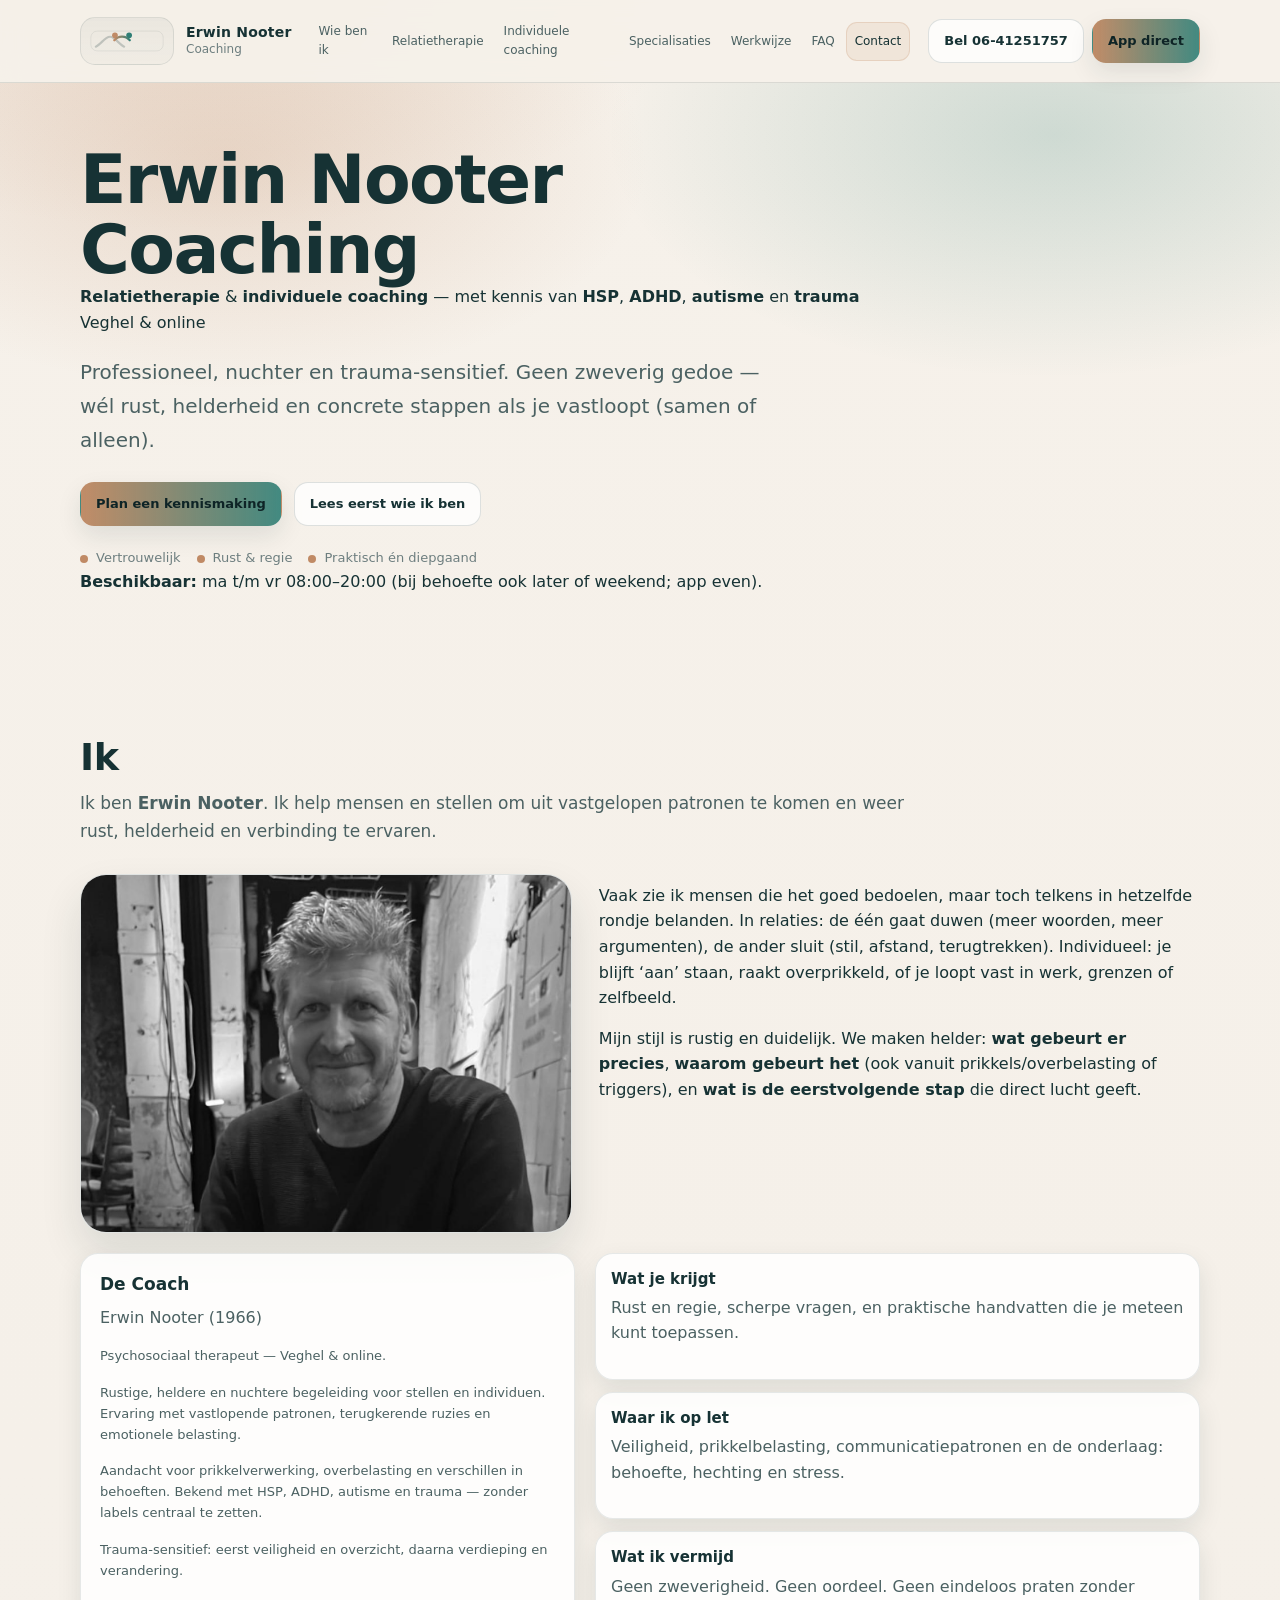
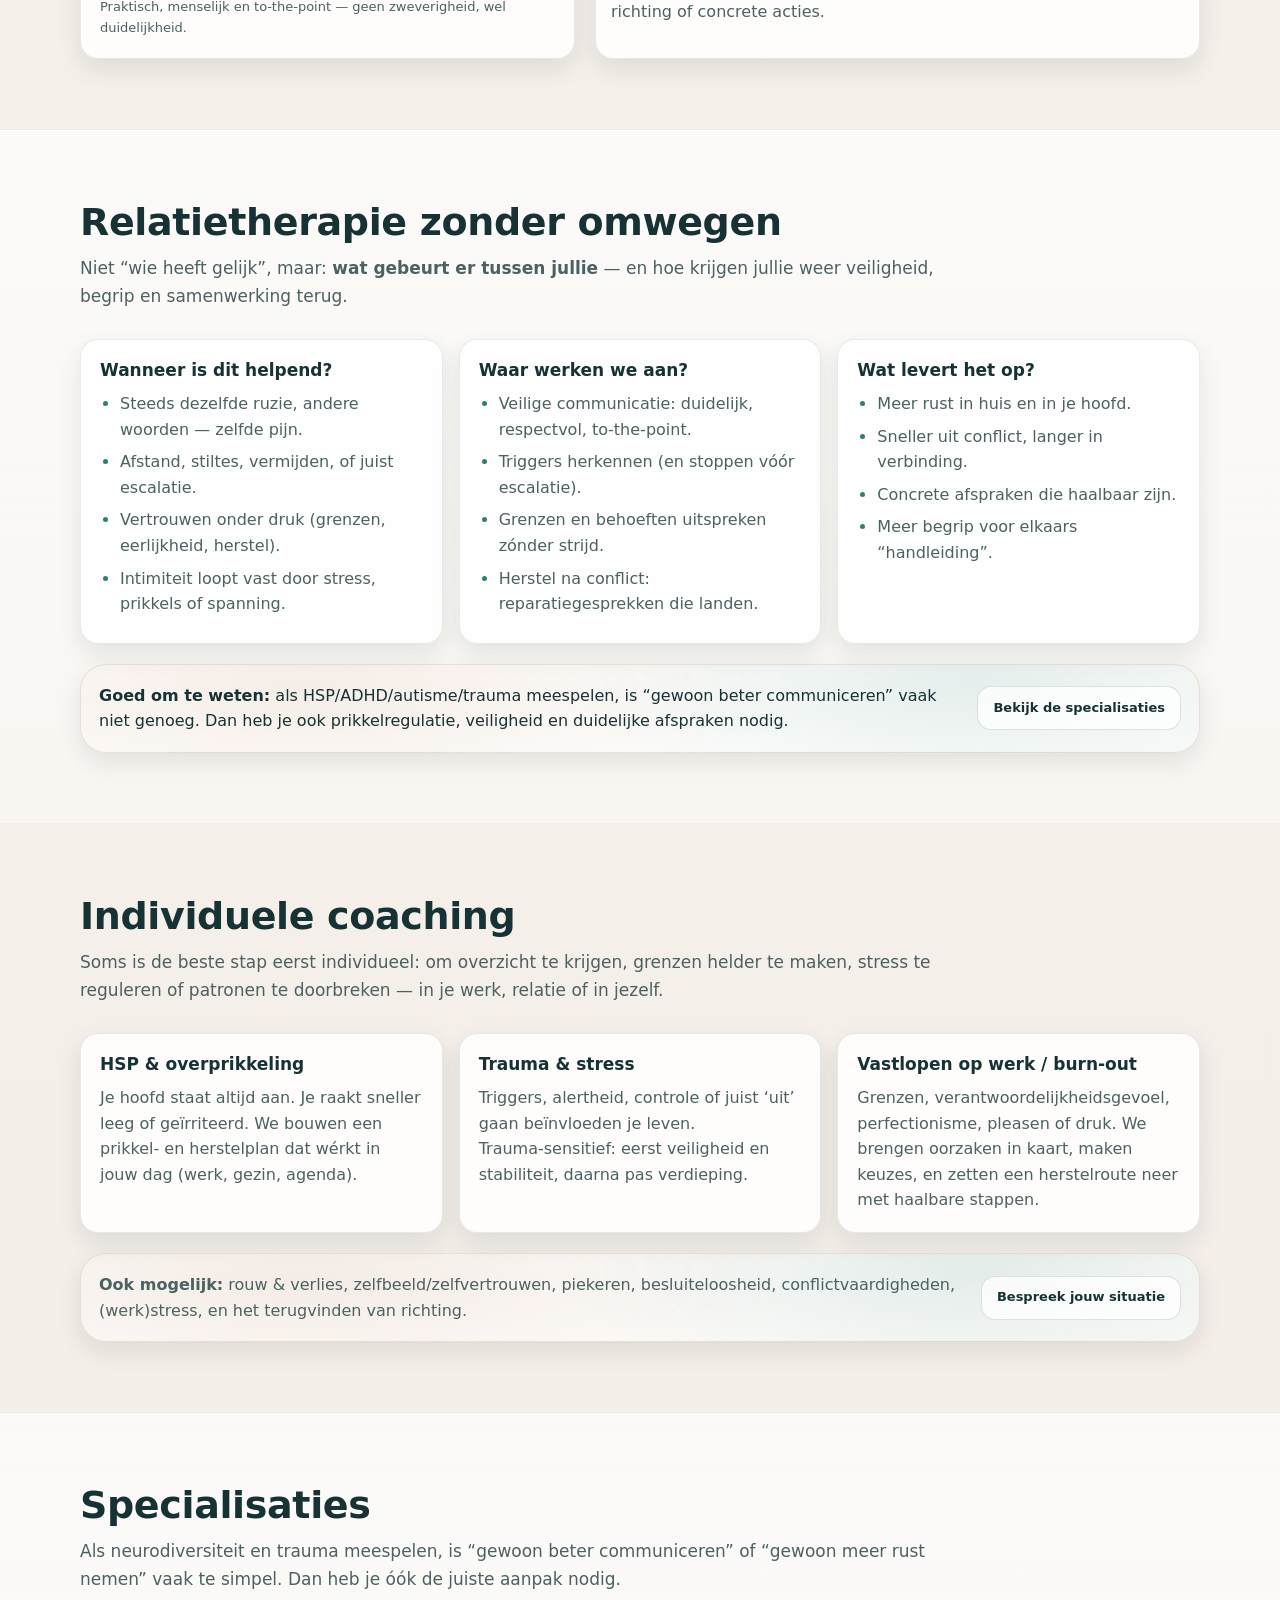
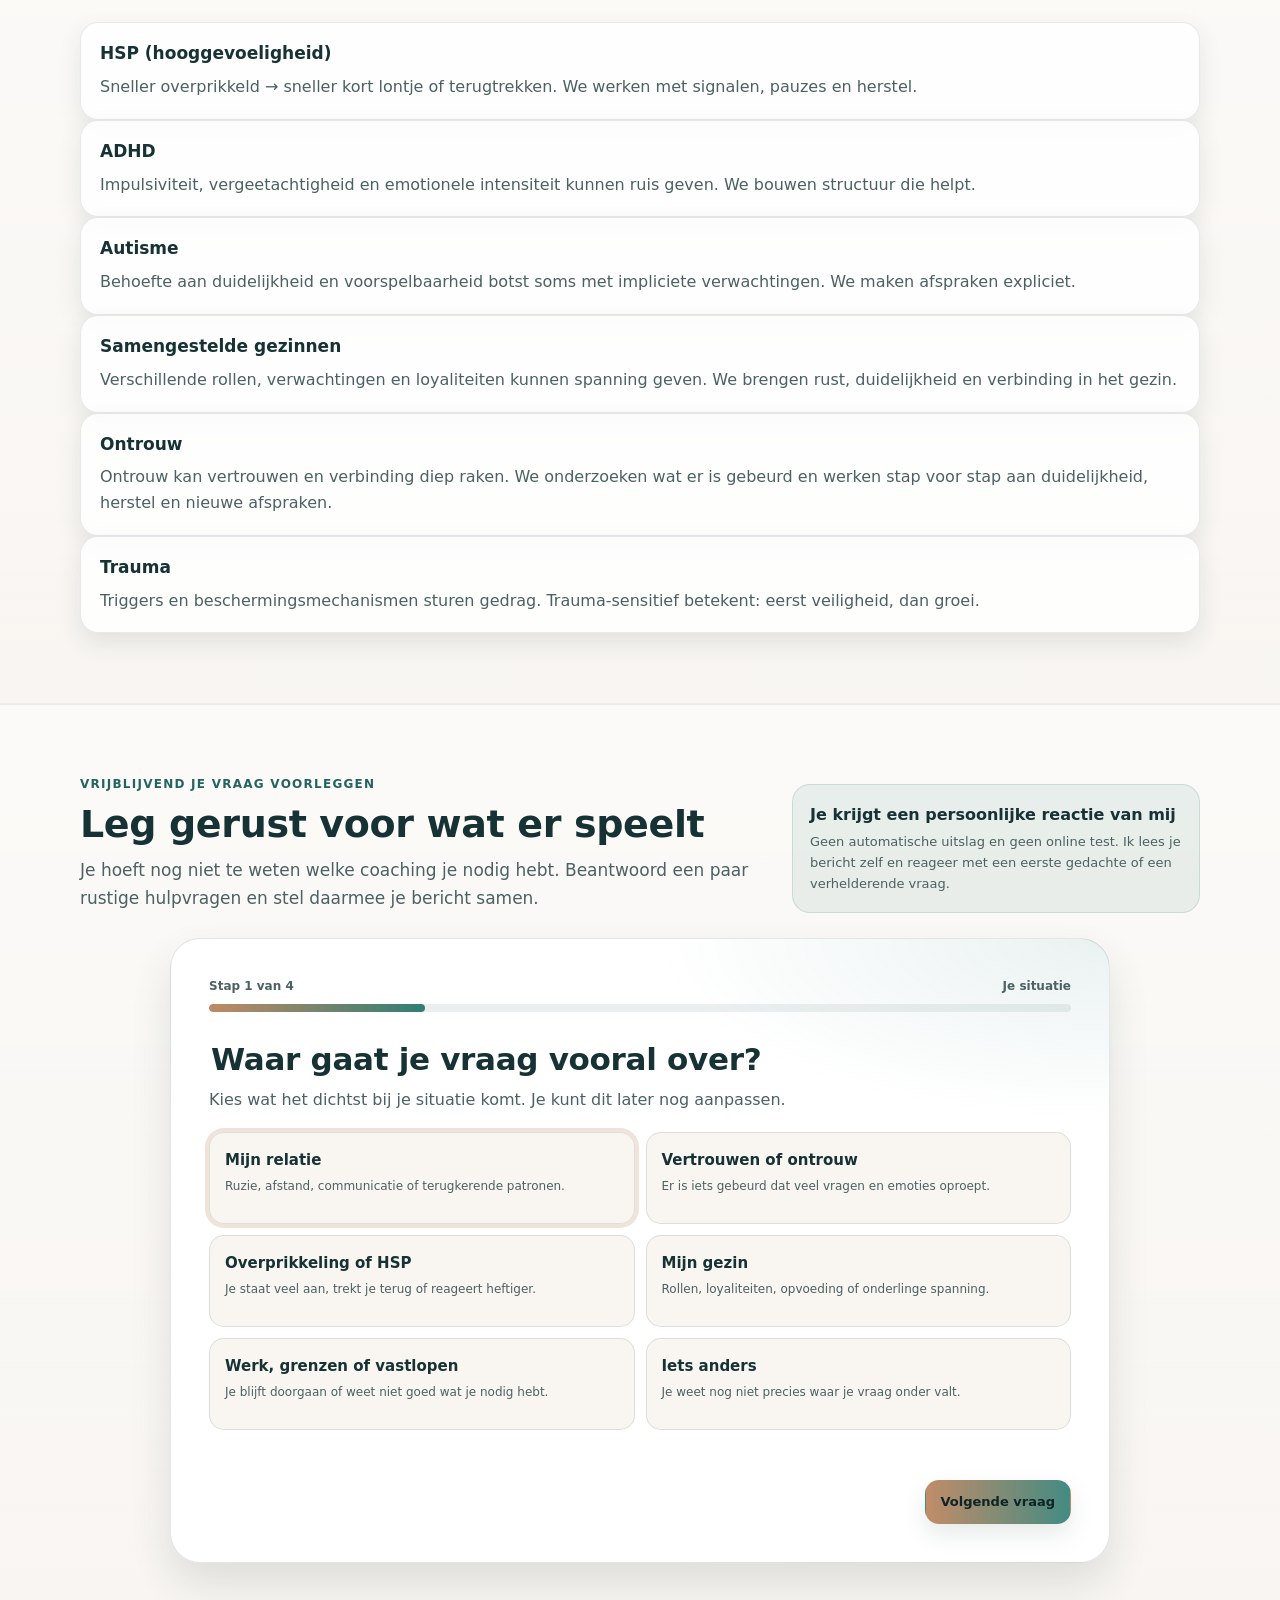
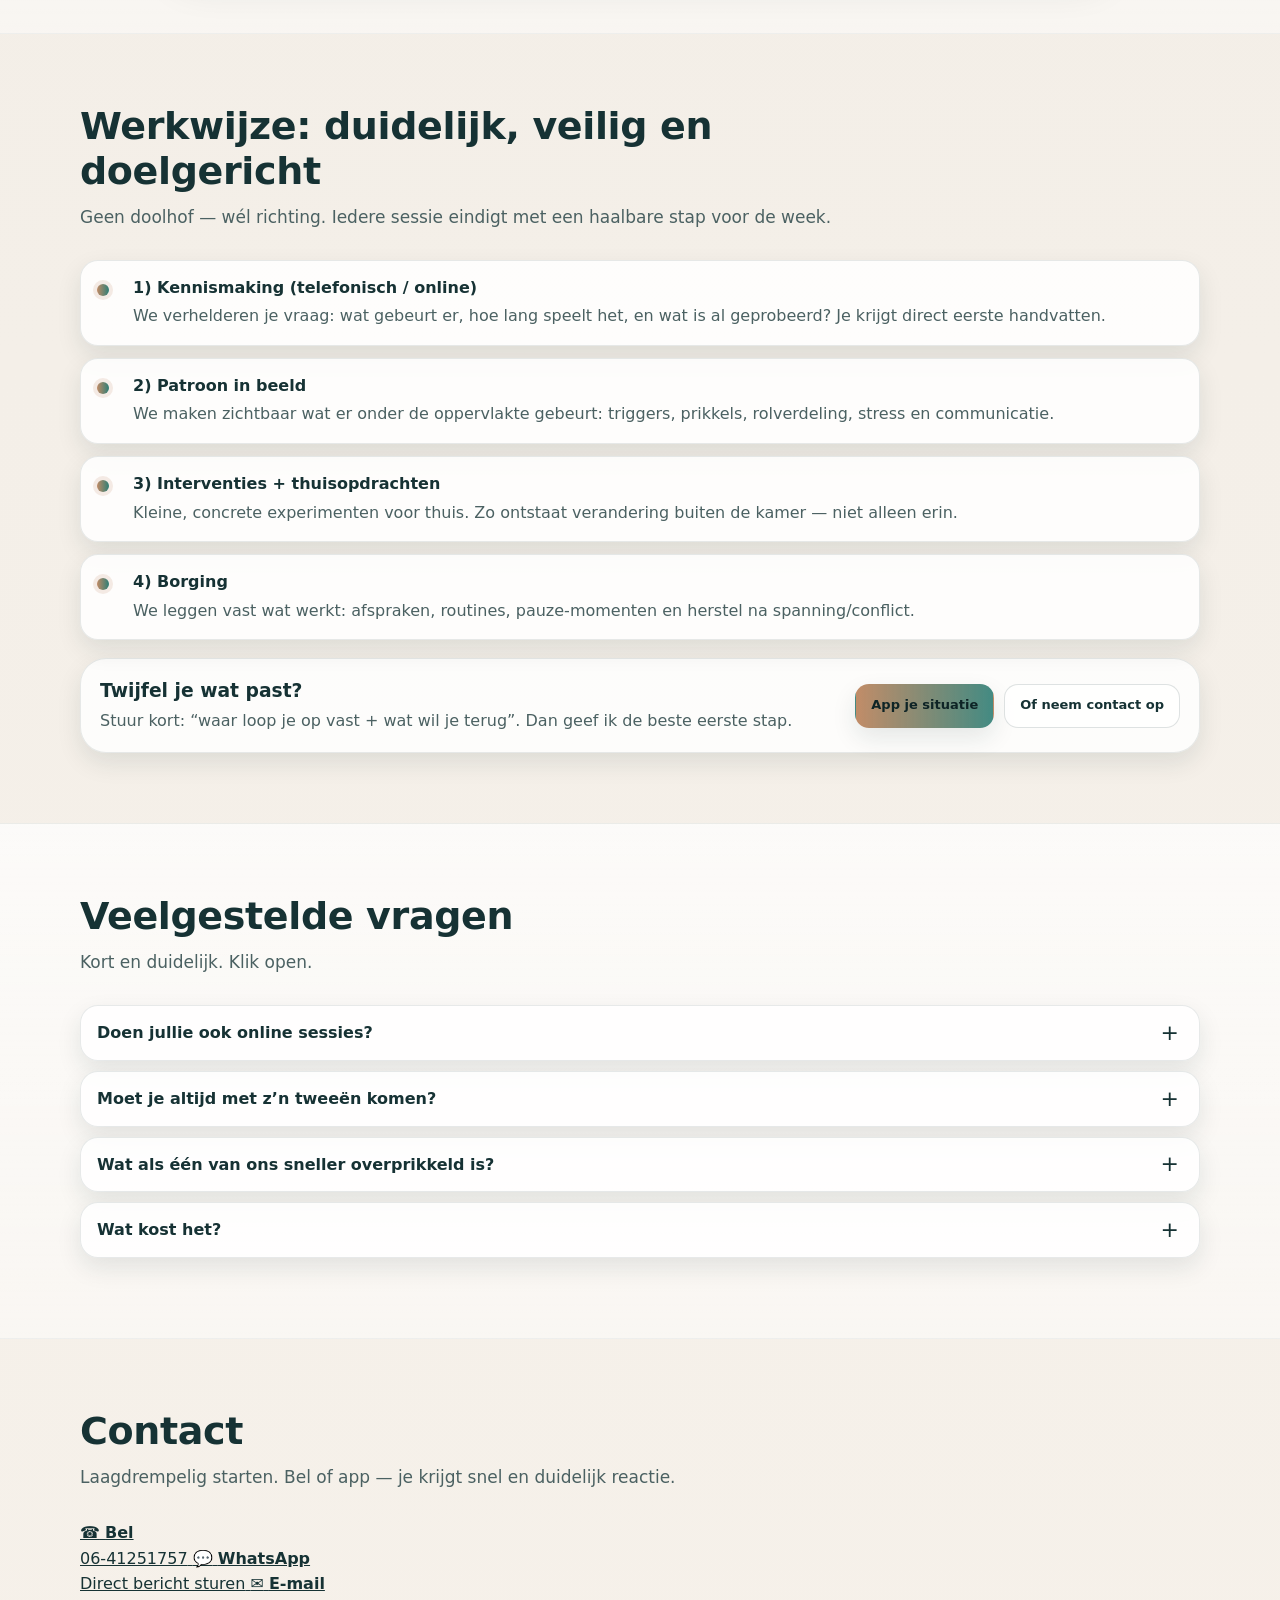
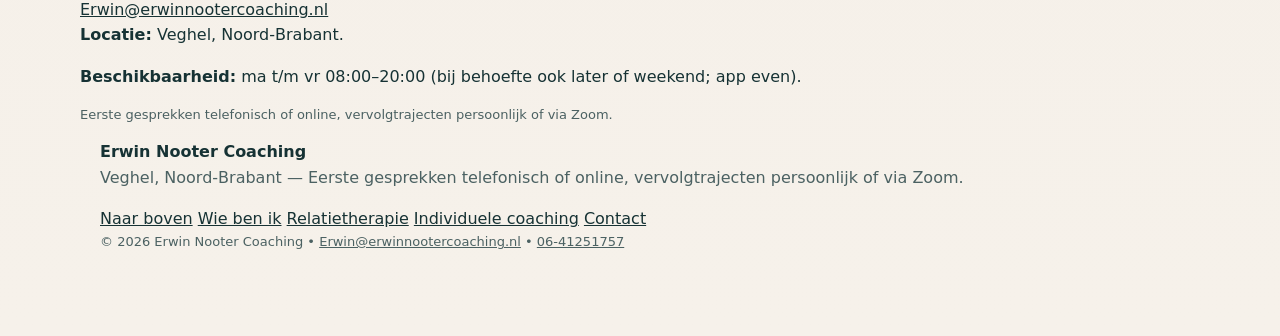
==== commit dab1b66d: "Update index.html" ====
--- a/index.html
+++ b/index.html
@@ -1,127 +1,70 @@
 <!doctype html>
 <html lang="nl">
 <head>
-  <meta charset="utf-8">
-  <meta name="viewport" content="width=device-width, initial-scale=1">
-
-  <meta name="theme-color" content="#163234">
-
-  <title>
-    Erwin Nooter Coaching | Relatietherapie en individuele coaching in Veghel
-  </title>
-
-  <meta
-    name="description"
-    content="Persoonlijke relatietherapie en individuele coaching in een rustige, huiselijke praktijk in Veghel. Ook telefonisch of online kennismaken is mogelijk."
-  >
-
-  <meta property="og:type" content="website">
-
-  <meta
-    property="og:title"
-    content="Erwin Nooter Coaching | Persoonlijke coaching in Veghel"
-  >
-
-  <meta
-    property="og:description"
-    content="Relatietherapie en individuele coaching in een rustige, huiselijke praktijk in Veghel. Persoonlijk waar het kan, online of telefonisch als dat prettiger begint."
-  >
-
-  <meta
-    property="og:url"
-    content="https://www.erwinnootercoaching.nl/"
-  >
-
-  <meta
-    property="og:image"
-    content="assets/img/og-cover.jpg"
-  >
-
-  <link
-    rel="icon"
-    href="data:image/svg+xml,%3Csvg xmlns='http://www.w3.org/2000/svg' viewBox='0 0 64 64'%3E%3Cpath fill='%23163234' d='M10 40c11-3 16-18 22-18s11 15 22 18v8H10z'/%3E%3Ccircle cx='22' cy='22' r='5' fill='%23C08A65'/%3E%3Ccircle cx='42' cy='22' r='5' fill='%232F7E75'/%3E%3C/svg%3E"
-  >
-
-  <link rel="stylesheet" href="assets/css/styles.css">
-
+  <meta charset="utf-8" />
+  <meta name="viewport" content="width=device-width,initial-scale=1" />
+  <meta name="theme-color" content="#163234" />
+
+  <title>Erwin Nooter Coaching | Relatietherapie & individuele coaching</title>
+  <meta name="description" content="Erwin Nooter Coaching — relatietherapie én individuele coaching in Veghel (ook online). Specialisatie in HSP, ADHD, autisme en trauma. Professioneel, nuchter en trauma-sensitief." />
+
+  <!-- Open Graph -->
+  <meta property="og:type" content="website" />
+  <meta property="og:title" content="Erwin Nooter Coaching | Relatietherapie & individuele coaching" />
+  <meta property="og:description" content="Relatietherapie en individuele coaching in Veghel (ook online). HSP, ADHD, autisme en trauma." />
+  <meta property="og:url" content="https://www.erwinnootercoaching.nl/" />
+  <meta property="og:image" content="assets/img/og-cover.jpg" />
+
+  <!-- Favicon -->
+  <link rel="icon" href="data:image/svg+xml,%3Csvg xmlns='http://www.w3.org/2000/svg' viewBox='0 0 64 64'%3E%3Cpath fill='%23163234' d='M10 40c11-3 16-18 22-18s11 15 22 18v8H10z'/%3E%3Ccircle cx='22' cy='22' r='5' fill='%23C08A65'/%3E%3Ccircle cx='42' cy='22' r='5' fill='%232F7E75'/%3E%3C/svg%3E" />
+
+  <link rel="stylesheet" href="assets/css/styles.css" />
+
+  <!-- Structured data -->
   <script type="application/ld+json">
   {
-    "@context": "https://schema.org",
-    "@type": "ProfessionalService",
-    "name": "Erwin Nooter Coaching",
-    "areaServed": "Veghel, Noord-Brabant",
-    "telephone": "+31641251757",
-    "email": "Erwin@erwinnootercoaching.nl",
-    "url": "https://www.erwinnootercoaching.nl/",
-    "serviceType": [
+    "@context":"https://schema.org",
+    "@type":"ProfessionalService",
+    "name":"Erwin Nooter Coaching",
+    "areaServed":"Veghel, Noord-Brabant",
+    "telephone":"+31641251757",
+    "email":"Erwin@erwinnootercoaching.nl",
+    "url":"https://www.erwinnootercoaching.nl/",
+    "serviceType":[
       "Relatietherapie",
       "Individuele coaching",
       "Coaching bij HSP",
       "Begeleiding bij ADHD en autisme",
-      "Trauma-sensitieve begeleiding",
-      "Begeleiding na ontrouw",
-      "Begeleiding van samengestelde gezinnen"
+      "Trauma-sensitieve begeleiding"
     ]
   }
   </script>
 
-  assets/js/main.jsscript>
+  <script defer src="assets/js/main.js"></script>
 </head>
 
 <body>
-  #main
-    Direct naar inhoud
-  </a>
+  <a class="skip-link" href="#main">Direct naar inhoud</a>
 
   <header class="site-header" id="top">
     <div class="container header-inner">
-      #top
+      <a class="brand" href="#top" aria-label="Naar boven">
         <span class="logo" aria-hidden="true">
-          <svg
-            viewBox="0 0 220 72"
-            role="img"
-            focusable="false"
-            aria-hidden="true"
-          >
+          <!-- Logo: twee personen/verbinding + veilige basis -->
+          <svg viewBox="0 0 220 72" role="img" focusable="false" aria-hidden="true">
             <defs>
-              <linearGradient id="logo-gradient" x1="0" x2="1">
-                <stop offset="0" stop-color="#C08A65"></stop>
-                <stop offset="1" stop-color="#2F7E75"></stop>
+              <linearGradient id="g" x1="0" x2="1">
+                <stop offset="0" stop-color="#C08A65"/>
+                <stop offset="1" stop-color="#2F7E75"/>
               </linearGradient>
             </defs>
 
-            <path
-              d="M22 52c14-6 26-28 40-28s26 22 40 28"
-              fill="none"
-              stroke="#163234"
-              stroke-opacity=".22"
-              stroke-width="6"
-              stroke-linecap="round"
-            ></path>
-
-            <circle cx="76" cy="20" r="8" fill="#C08A65"></circle>
-            <circle cx="116" cy="20" r="8" fill="#2F7E75"></circle>
-
-            <path
-              d="M74 34c12-14 32-14 44 0"
-              fill="none"
-              stroke="url(#logo-gradient)"
-              stroke-width="6"
-              stroke-linecap="round"
-            ></path>
-
-            <rect
-              x="8"
-              y="8"
-              width="204"
-              height="56"
-              rx="18"
-              ry="18"
-              fill="none"
-              stroke="#163234"
-              stroke-opacity=".10"
-              stroke-width="2"
-            ></rect>
+            <path d="M22 52c14-6 26-28 40-28s26 22 40 28" fill="none" stroke="#163234" stroke-opacity=".22" stroke-width="6" stroke-linecap="round"/>
+            <circle cx="76" cy="20" r="8" fill="#C08A65"/>
+            <circle cx="116" cy="20" r="8" fill="#2F7E75"/>
+            <path d="M74 34c12-14 32-14 44 0" fill="none" stroke="url(#g)" stroke-width="6" stroke-linecap="round"/>
+            <rect x="8" y="8" width="204" height="56" rx="18" ry="18"
+                  fill="none" stroke="#163234" stroke-opacity=".10" stroke-width="2"/>
           </svg>
         </span>
 
@@ -132,366 +75,187 @@
       </a>
 
       <nav class="nav" aria-label="Hoofdmenu">
-        <button
-          class="nav-toggle"
-          type="button"
-          aria-expanded="false"
-          aria-controls="navlinks"
-        >
-          <span class="sr-only">Menu openen</span>
-          <span class="burger" aria-hidden="true"></span>
+        <button class="nav-toggle" aria-expanded="false" aria-controls="navlinks">
+          <span class="sr-only">Menu</span>
+          <span aria-hidden="true" class="burger"></span>
         </button>
 
         <div class="navlinks" id="navlinks">
-          #persoonlijkPersoonlijk</a>
-          #wie-ben-ikWie ben ik</a>
-          #relatietherapieRelatietherapie</a>
-          #individueelIndividueel</a>
-          #specialisatiesSpecialisaties</a>
-          #vraagwijzerLeg het voor</a>
-          #werkwijzeWerkwijze</a>
-          #faqFAQ</a>
-          #contactContact</a>
+          <a href="#wie-ben-ik">Wie ben ik</a>
+          <a href="#relatietherapie">Relatietherapie</a>
+          <a href="#individueel">Individuele coaching</a>
+          <a href="#specialisaties">Specialisaties</a>
+          <a href="#werkwijze">Werkwijze</a>
+          <a href="#faq">FAQ</a>
+          <a href="#contact">Contact</a>
         </div>
       </nav>
 
       <div class="header-cta">
-        tel:+31641251757
-          Bel 06-41251757
-        </a>
-
-        https://wa.me/31641251757?text=Hallo%20Erwin%2C%20ik%20loop%20ergens%20op%20vast%20en%20wil%20graag%20even%20overleggen.
-          App eerst even
-        </a>
+        <a class="btn btn-ghost" href="tel:+31641251757">Bel 06‑41251757</a>
+        <a class="btn btn-primary" href="https://wa.me/31641251757">App direct</a>
       </div>
     </div>
   </header>
 
   <main id="main">
-    <!-- HERO -->
-    <section class="hero" aria-label="Introductie">
+    <!-- NIEUWE HERO: direct duidelijk wie/wat/waar + minder 'schreeuwend' -->
+    <section class="hero" aria-label="Landing">
+      <div class="container hero-inner">
+        <div class="hero-titleblock">
+          <h1 class="hero-title">Erwin Nooter Coaching</h1>
+          <p class="hero-subtitle">
+            <strong>Relatietherapie</strong> & <strong>individuele coaching</strong> — met kennis van <strong>HSP</strong>, <strong>ADHD</strong>, <strong>autisme</strong> en <strong>trauma</strong><br/>
+            <span class="hero-loc">Veghel & online</span>
+          </p>
+        </div>
+
+        <p class="hero-lead">
+          Professioneel, nuchter en trauma‑sensitief. Geen zweverig gedoe — wél rust, helderheid en concrete stappen
+          als je vastloopt (samen of alleen).
+        </p>
+
+        <div class="hero-actions">
+          <a class="btn btn-primary" href="#contact">Plan een kennismaking</a>
+          <a class="btn btn-ghost" href="#wie-ben-ik">Lees eerst wie ik ben</a>
+        </div>
+
+        <ul class="hero-trust" aria-label="Kernbeloftes">
+          <li><span class="dot"></span> Vertrouwelijk</li>
+          <li><span class="dot"></span> Rust & regie</li>
+          <li><span class="dot"></span> Praktisch én diepgaand</li>
+        </ul>
+
+        <p class="micro-proof">
+          <strong>Beschikbaar:</strong> ma t/m vr 08:00–20:00 (bij behoefte ook later of weekend; app even).
+        </p>
+      </div>
       <div class="hero-bg" aria-hidden="true"></div>
-
-      <div class="container hero-inner">
-        <div class="hero-layout">
-          <div class="hero-main">
-            <p class="eyebrow">
-              Persoonlijke coaching in Veghel
-            </p>
-
-            <h1 class="hero-title">
-              Samen aan tafel ontstaat vaak meer dan achter een scherm
-            </h1>
-
-            <p class="hero-lead">
-              Relatietherapie en individuele coaching in een rustige,
-              huiselijke praktijk in Veghel. Een plek waar je eerst kunt
-              landen en daarna samen kunt onderzoeken wat er werkelijk speelt.
-            </p>
-
-            <div class="hero-actions">
-              #contact
-                Persoonlijk kennismaken
-              </a>
-
-              #vraagwijzer
-                Leg eerst je vraag voor
-              </a>
-            </div>
-
-            <ul class="hero-trust" aria-label="Kernbeloftes">
-              <li>
-                <span class="dot" aria-hidden="true"></span>
-                Huiselijke sfeer
-              </li>
-
-              <li>
-                <span class="dot" aria-hidden="true"></span>
-                Gratis kennismaking
-              </li>
-
-              <li>
-                <span class="dot" aria-hidden="true"></span>
-                Persoonlijk en vertrouwelijk
-              </li>
-            </ul>
-          </div>
-
-          <aside class="first-contact-card">
-            <span class="contact-badge">
-              Laagdrempelig beginnen
-            </span>
-
-            <h2>
-              Je hoeft je verhaal nog niet helder te hebben
-            </h2>
-
+    </section>
+
+    <!-- WIE BEN IK (ongewijzigd t.o.v. laatste goede versie) -->
+    <section class="section" id="wie-ben-ik">
+      <div class="container">
+        <div class="section-head">
+          <h2>Ik</h2>
+          <p class="lead">
+            Ik ben <strong>Erwin Nooter</strong>. Ik help mensen en stellen om uit vastgelopen patronen te komen
+            en weer rust, helderheid en verbinding te ervaren.
+          </p>
+        </div>
+
+        <div class="about-top">
+          <figure class="about-photo">
+            <img src="assets/img/erwin.jpg" alt="Portret van Erwin Nooter" loading="lazy" />
+          </figure>
+
+          <div class="about-text">
             <p>
-              Misschien weet je alleen dat het zo niet verder kan.
-              Stuur gerust eerst een kort bericht. Eén zin is genoeg.
-              Soms helpt die eerste ontlading al.
-            </p>
-
-            https://wa.me/31641251757?text=Hallo%20Erwin%2C%20ik%20loop%20ergens%20op%20vast%20en%20wil%20graag%20even%20overleggen.
-              App eerst even met Erwin
-            </a>
-
-            <p class="small privacy-note">
-              Liever bellen of online kennismaken? Dat kan natuurlijk ook.
-            </p>
-          </aside>
+              Vaak zie ik mensen die het goed bedoelen, maar toch telkens in hetzelfde rondje belanden.
+              In relaties: de één gaat duwen (meer woorden, meer argumenten), de ander sluit (stil, afstand, terugtrekken).
+              Individueel: je blijft ‘aan’ staan, raakt overprikkeld, of je loopt vast in werk, grenzen of zelfbeeld.
+            </p>
+
+            <p>
+              Mijn stijl is rustig en duidelijk. We maken helder: <strong>wat gebeurt er precies</strong>,
+              <strong>waarom gebeurt het</strong> (ook vanuit prikkels/overbelasting of triggers),
+              en <strong>wat is de eerstvolgende stap</strong> die direct lucht geeft.
+            </p>
+
+            <p class="muted">
+            
+            </p>
+          </div>
+        </div>
+
+        <div class="about-bottom">
+          <div class="panel placeholder">
+            <h3>De Coach</h3>
+            <p class="muted">
+              Erwin Nooter (1966)  
+            </p>
+            <p class="muted small">
+              Psychosociaal therapeut — Veghel & online.
+            </p>
+             </p>
+            <p class="muted small">
+              Rustige, heldere en nuchtere begeleiding voor stellen en individuen.
+              Ervaring met vastlopende patronen, terugkerende ruzies en emotionele belasting.
+            </p>
+             </p>
+            <p class="muted small">
+              Aandacht voor prikkelverwerking, overbelasting en verschillen in behoeften.
+              Bekend met HSP, ADHD, autisme en trauma — zonder labels centraal te zetten.
+            </p>
+                </p>
+            <p class="muted small">
+              Trauma‑sensitief: eerst veiligheid en overzicht, daarna verdieping en verandering.
+            </p>
+                </p>
+            <p class="muted small">
+              Praktisch, menselijk en to‑the‑point — geen zweverigheid, wel duidelijkheid.
+            </p>
+          </div>
+
+          <div class="facts-vertical">
+            <div class="fact">
+              <h3>Wat je krijgt</h3>
+              <p>Rust en regie, scherpe vragen, en praktische handvatten die je meteen kunt toepassen.</p>
+            </div>
+
+            <div class="fact">
+              <h3>Waar ik op let</h3>
+              <p>Veiligheid, prikkelbelasting, communicatiepatronen en de onderlaag: behoefte, hechting en stress.</p>
+            </div>
+
+            <div class="fact">
+              <h3>Wat ik vermijd</h3>
+              <p>Geen zweverigheid. Geen oordeel. Geen eindeloos praten zonder richting of concrete acties.</p>
+            </div>
+          </div>
         </div>
       </div>
     </section>
 
-    <!-- PERSOONLIJK CONTACT -->
-    <section class="section personal-section" id="persoonlijk">
-      <div class="container">
-        <div class="personal-grid">
-          <div class="personal-copy">
-            <p class="eyebrow">Mijn voorkeur</p>
-
-            <h2>
-              Persoonlijk contact in een huiselijke omgeving
-            </h2>
-
-            <p class="lead">
-              Coaching begint voor mij niet bij een methode of een scherm,
-              maar bij echt contact.
-            </p>
-
-            <p>
-              In mijn praktijk in Veghel zitten we in een open en huiselijke
-              omgeving. Soms bij het bureau, soms gewoon samen aan tafel.
-              Geen afstandelijke spreekkamer, maar een rustige plek waar je
-              je verhaal kunt doen en waar we samen overzicht aanbrengen.
-            </p>
-
-            <p>
-              Juist bij relatieproblemen, ontrouw, overprikkeling of
-              vastgelopen patronen zijn ook stiltes, reacties en de
-              wisselwerking tussen mensen belangrijk. Persoonlijk contact
-              helpt om daar zorgvuldig bij stil te staan.
-            </p>
-
-            <div class="personal-actions">
-              #contact
-                Kom gratis kennismaken
-              </a>
-
-              tel:+31641251757
-                Eerst even bellen
-              </a>
-            </div>
-          </div>
-
-          <aside class="personal-choice">
-            <h3>
-              Begin op een manier die voor jou haalbaar voelt
-            </h3>
-
-            <div class="choice-list">
-              <div class="choice-item preferred">
-                <span class="choice-number">1</span>
-
-                <div>
-                  <strong>Persoonlijk in Veghel</strong>
-
-                  <p>
-                    Mijn voorkeur voor een echte kennismaking en een goede
-                    eerste indruk van elkaar.
-                  </p>
-                </div>
-              </div>
-
-              <div class="choice-item">
-                <span class="choice-number">2</span>
-
-                <div>
-                  <strong>Eerst een WhatsApp-bericht</strong>
-
-                  <p>
-                    Als bellen of langskomen nu nog een grote stap voelt.
-                  </p>
-                </div>
-              </div>
-
-              <div class="choice-item">
-                <span class="choice-number">3</span>
-
-                <div>
-                  <strong>Bellen of online kennismaken</strong>
-
-                  <p>
-                    Ook mogelijk als afstand, tijd of spanning een rol speelt.
-                  </p>
-                </div>
-              </div>
-            </div>
-          </aside>
-        </div>
-      </div>
-    </section>
-
-    <!-- WIE BEN IK -->
-    <section class="section alt" id="wie-ben-ik">
+    <!-- RELATIETHERAPIE -->
+    <section class="section alt" id="relatietherapie">
       <div class="container">
         <div class="section-head">
-          <p class="eyebrow">
-            De persoon achter de praktijk
+          <h2>Relatietherapie zonder omwegen</h2>
+          <p class="lead">
+            Niet “wie heeft gelijk”, maar: <strong>wat gebeurt er tussen jullie</strong> — en hoe krijgen jullie weer veiligheid,
+            begrip en samenwerking terug.
           </p>
-
-          <h2>Ik ben Erwin Nooter</h2>
-
-          <p class="lead">
-            Ik help mensen en stellen om uit vastgelopen patronen te komen
-            en weer rust, helderheid en verbinding te ervaren.
-          </p>
-        </div>
-
-        <div class="about-top">
-          <figure class="about-photo">
-            assets/img/erwin.jpg
-          </figure>
-
-          <div class="about-text">
-            <p>
-              Vaak zie ik mensen die het goed bedoelen, maar toch telkens in
-              hetzelfde rondje belanden. In relaties gaat de één bijvoorbeeld
-              duwen met meer woorden en argumenten, terwijl de ander stilvalt,
-              afstand neemt of zich terugtrekt.
-            </p>
-
-            <p>
-              Individueel kun je blijven doorgaan, altijd aan staan,
-              overprikkeld raken of vastlopen in werk, grenzen of zelfbeeld.
-            </p>
-
-            <p>
-              Mijn stijl is rustig en duidelijk. We maken helder
-              <strong>wat er precies gebeurt</strong>,
-              <strong>waarom het gebeurt</strong> en
-              <strong>wat een haalbare volgende stap is</strong>.
-            </p>
-
-            <p>
-              Daarbij kijk ik niet alleen naar woorden, maar ook naar
-              spanning, reacties, stiltes, prikkelbelasting en dat wat
-              moeilijk uit te leggen is.
-            </p>
-          </div>
-        </div>
-
-        <div class="about-bottom">
-          <article class="panel coach-panel">
-            <h3>De coach</h3>
-
-            <p class="muted">
-              <strong>Erwin Nooter (1966)</strong>
-            </p>
-
-            <p class="muted small">
-              Psychosociaal therapeut in Veghel.
-            </p>
-
-            <p class="muted small">
-              Rustige, heldere en nuchtere begeleiding voor stellen en
-              individuen.
-            </p>
-
-            <p class="muted small">
-              Ervaring met vastlopende patronen, terugkerende ruzies,
-              overbelasting, ontrouw en verschillen in behoeften.
-            </p>
-
-            <p class="muted small">
-              Bekend met HSP, ADHD, autisme en trauma, zonder labels
-              centraal te zetten.
-            </p>
-
-            <p class="muted small">
-              Trauma-sensitief: eerst veiligheid en overzicht, daarna
-              verdieping en verandering.
-            </p>
-          </article>
-
-          <div class="facts-vertical">
-            <article class="fact">
-              <h3>Wat je krijgt</h3>
-
-              <p>
-                Rust en regie, scherpe vragen en praktische handvatten die
-                je meteen kunt toepassen.
-              </p>
-            </article>
-
-            <article class="fact">
-              <h3>Waar ik op let</h3>
-
-              <p>
-                Veiligheid, prikkelbelasting, communicatiepatronen en de
-                onderlaag van behoeften, hechting en stress.
-              </p>
-            </article>
-
-            <article class="fact">
-              <h3>Wat ik vermijd</h3>
-
-              <p>
-                Geen oordeel en geen eindeloos praten zonder richting of
-                concrete vervolgstap.
-              </p>
-            </article>
-          </div>
-        </div>
-      </div>
-    </section>
-
-    <!-- RELATIETHERAPIE -->
-    <section class="section" id="relatietherapie">
-      <div class="container">
-        <div class="section-head">
-          <p class="eyebrow">Voor stellen</p>
-
-          <h2>Relatietherapie zonder omwegen</h2>
-
-          <p class="lead">
-            Niet wie er gelijk heeft, maar wat er tussen jullie gebeurt en
-            hoe jullie weer veiligheid, begrip en samenwerking terugkrijgen.
-          </p>
         </div>
 
         <div class="grid-3">
           <article class="panel">
-            <h3>Wanneer kan dit helpen?</h3>
-
+            <h3>Wanneer is dit helpend?</h3>
             <ul class="checklist">
-              <li>Steeds dezelfde ruzie, met andere woorden.</li>
-              <li>Afstand, stiltes, vermijden of juist escalatie.</li>
-              <li>Vertrouwen onder druk door ontrouw of geheimen.</li>
-              <li>Verschillen in prikkelverwerking en behoeften.</li>
+              <li>Steeds dezelfde ruzie, andere woorden — zelfde pijn.</li>
+              <li>Afstand, stiltes, vermijden, of juist escalatie.</li>
+              <li>Vertrouwen onder druk (grenzen, eerlijkheid, herstel).</li>
+              <li>Intimiteit loopt vast door stress, prikkels of spanning.</li>
             </ul>
           </article>
 
           <article class="panel">
             <h3>Waar werken we aan?</h3>
-
             <ul class="checklist">
-              <li>Veilige en duidelijke communicatie.</li>
-              <li>Triggers herkennen voordat het escaleert.</li>
-              <li>Grenzen en behoeften uitspreken zonder strijd.</li>
-              <li>Herstelgesprekken die werkelijk landen.</li>
+              <li>Veilige communicatie: duidelijk, respectvol, to‑the‑point.</li>
+              <li>Triggers herkennen (en stoppen vóór escalatie).</li>
+              <li>Grenzen en behoeften uitspreken zónder strijd.</li>
+              <li>Herstel na conflict: reparatiegesprekken die landen.</li>
             </ul>
           </article>
 
           <article class="panel">
-            <h3>Wat kan het opleveren?</h3>
-
+            <h3>Wat levert het op?</h3>
             <ul class="checklist">
               <li>Meer rust in huis en in je hoofd.</li>
-              <li>Sneller uit conflict en langer in verbinding.</li>
-              <li>Concrete en haalbare afspraken.</li>
-              <li>Meer begrip voor elkaars reacties.</li>
+              <li>Sneller uit conflict, langer in verbinding.</li>
+              <li>Concrete afspraken die haalbaar zijn.</li>
+              <li>Meer begrip voor elkaars “handleiding”.</li>
             </ul>
           </article>
         </div>
@@ -499,62 +263,48 @@
         <div class="callout">
           <div class="callout-inner">
             <p>
-              <strong>Goed om te weten:</strong>
-              als HSP, ADHD, autisme of trauma meespeelt, is alleen beter
-              communiceren vaak niet genoeg. Dan zijn ook prikkelregulatie,
-              veiligheid en duidelijke afspraken nodig.
-            </p>
-
-            #specialisaties
-              Bekijk de specialisaties
-            </a>
+              <strong>Goed om te weten:</strong> als HSP/ADHD/autisme/trauma meespelen, is “gewoon beter communiceren”
+              vaak niet genoeg. Dan heb je ook prikkelregulatie, veiligheid en duidelijke afspraken nodig.
+            </p>
+            <a class="btn btn-ghost" href="#specialisaties">Bekijk de specialisaties</a>
           </div>
         </div>
       </div>
     </section>
 
     <!-- INDIVIDUELE COACHING -->
-    <section class="section alt" id="individueel">
+    <section class="section" id="individueel">
       <div class="container">
         <div class="section-head">
-          <p class="eyebrow">Voor jezelf</p>
-
           <h2>Individuele coaching</h2>
-
           <p class="lead">
-            Soms is de beste stap eerst individueel: overzicht krijgen,
-            grenzen helder maken, stress reguleren of patronen doorbreken.
+            Soms is de beste stap eerst individueel: om overzicht te krijgen, grenzen helder te maken,
+            stress te reguleren of patronen te doorbreken — in je werk, relatie of in jezelf.
           </p>
         </div>
 
         <div class="grid-3">
           <article class="panel">
-            <h3>HSP en overprikkeling</h3>
-
+            <h3>HSP & overprikkeling</h3>
             <p class="muted">
-              Je hoofd staat vaak aan en je raakt sneller leeg of
-              geïrriteerd. We bouwen een realistisch prikkel- en herstelplan
-              voor jouw werk, gezin en dagelijks leven.
-            </p>
-          </article>
-
-          <article class="panel">
-            <h3>Trauma en stress</h3>
-
+              Je hoofd staat altijd aan. Je raakt sneller leeg of geïrriteerd. We bouwen een prikkel‑ en herstelplan
+              dat wérkt in jouw dag (werk, gezin, agenda).
+            </p>
+          </article>
+
+          <article class="panel">
+            <h3>Trauma & stress</h3>
             <p class="muted">
-              Triggers, alertheid, controle of juist uitschakelen beïnvloeden
-              je leven. Eerst werken we aan veiligheid en stabiliteit,
-              daarna pas aan verdieping.
-            </p>
-          </article>
-
-          <article class="panel">
-            <h3>Werk, grenzen en burn-out</h3>
-
+              Triggers, alertheid, controle of juist ‘uit’ gaan beïnvloeden je leven. Trauma‑sensitief:
+              eerst veiligheid en stabiliteit, daarna pas verdieping.
+            </p>
+          </article>
+
+          <article class="panel">
+            <h3>Vastlopen op werk / burn‑out</h3>
             <p class="muted">
-              We onderzoeken verantwoordelijkheidsgevoel, perfectionisme,
-              pleasen en druk. Daarna zetten we een route uit met haalbare
-              stappen.
+              Grenzen, verantwoordelijkheidsgevoel, perfectionisme, pleasen of druk. We brengen oorzaken in kaart,
+              maken keuzes, en zetten een herstelroute neer met haalbare stappen.
             </p>
           </article>
         </div>
@@ -562,106 +312,60 @@
         <div class="callout">
           <div class="callout-inner">
             <p class="muted">
-              <strong>Ook mogelijk:</strong>
-              begeleiding bij rouw en verlies, zelfbeeld, piekeren,
-              besluiteloosheid, conflicten, werkstress en het terugvinden
-              van richting.
-            </p>
-
-            #vraagwijzer
-              Leg jouw situatie voor
-            </a>
+              <strong>Ook mogelijk:</strong> rouw & verlies, zelfbeeld/zelfvertrouwen, piekeren, besluiteloosheid,
+              conflictvaardigheden, (werk)stress, en het terugvinden van richting.
+            </p>
+            <a class="btn btn-ghost" href="#contact">Bespreek jouw situatie</a>
           </div>
         </div>
       </div>
     </section>
 
     <!-- SPECIALISATIES -->
-    <section class="section" id="specialisaties">
+    <section class="section alt" id="specialisaties">
       <div class="container">
         <div class="section-head">
-          <p class="eyebrow">Kennis en ervaring</p>
-
           <h2>Specialisaties</h2>
-
           <p class="lead">
-            Als neurodiversiteit, trauma of ingrijpende gebeurtenissen
-            meespelen, is alleen beter communiceren of meer rust nemen
-            vaak te simpel.
+            Als neurodiversiteit en trauma meespelen, is “gewoon beter communiceren” of “gewoon meer rust nemen”
+            vaak te simpel. Dan heb je óók de juiste aanpak nodig.
           </p>
         </div>
 
-        <div class="grid-specialisaties">
-          <article class="panel specialisatie-panel">
-            <span class="panel-label">Prikkelverwerking</span>
-
-            <h3>HSP en hooggevoeligheid</h3>
-
-            <p class="muted">
-              Sneller overprikkeld betekent soms een korter lontje of juist
-              terugtrekken. We werken met signalen, pauzes en herstel.
-            </p>
-          </article>
-
-          <article class="panel specialisatie-panel">
-            <span class="panel-label">Neurodiversiteit</span>
-
+        <div class="grid-2">
+          <article class="panel">
+            <h3>HSP (hooggevoeligheid)</h3>
+            <p class="muted">Sneller overprikkeld → sneller kort lontje of terugtrekken. We werken met signalen, pauzes en herstel.</p>
+          </article>
+
+          <article class="panel">
             <h3>ADHD</h3>
-
-            <p class="muted">
-              Impulsiviteit, vergeetachtigheid en emotionele intensiteit
-              kunnen ruis geven. We bouwen structuur die ondersteunt.
-            </p>
-          </article>
-
-          <article class="panel specialisatie-panel">
-            <span class="panel-label">Neurodiversiteit</span>
-
+            <p class="muted">Impulsiviteit, vergeetachtigheid en emotionele intensiteit kunnen ruis geven. We bouwen structuur die helpt.</p>
+          </article>
+
+          <article class="panel">
             <h3>Autisme</h3>
-
-            <p class="muted">
-              Behoefte aan duidelijkheid en voorspelbaarheid kan botsen met
-              impliciete verwachtingen. We maken afspraken expliciet.
-            </p>
-          </article>
-
-          <article class="panel specialisatie-panel">
-            <span class="panel-label">Gezin</span>
-
+            <p class="muted">Behoefte aan duidelijkheid en voorspelbaarheid botst soms met impliciete verwachtingen. We maken afspraken expliciet.</p>
+          </article>
+
+          <article class="panel">
             <h3>Samengestelde gezinnen</h3>
-
-            <p class="muted">
-              Verschillende rollen, verwachtingen en loyaliteiten kunnen
-              spanning geven. We brengen rust, duidelijkheid en verbinding.
-            </p>
-          </article>
-
-          <article class="panel specialisatie-panel">
-            <span class="panel-label">Relatieherstel</span>
-
+            <p class="muted">Verschillende rollen, verwachtingen en loyaliteiten kunnen spanning geven. We brengen rust, duidelijkheid en verbinding in het gezin.</p>
+          </article>
+
+          <article class="panel">
             <h3>Ontrouw</h3>
-
-            <p class="muted">
-              Ontrouw raakt vertrouwen en verbinding. We onderzoeken wat er
-              is gebeurd en wat nodig is voor duidelijkheid, herstel of een
-              zorgvuldige volgende stap.
-            </p>
-          </article>
-
-          <article class="panel specialisatie-panel">
-            <span class="panel-label">Veiligheid</span>
-
+            <p class="muted">Ontrouw kan vertrouwen en verbinding diep raken. We onderzoeken wat er is gebeurd en werken stap voor stap aan duidelijkheid, herstel en nieuwe afspraken.</p>
+          </article>
+          
+          <article class="panel">
             <h3>Trauma</h3>
-
-            <p class="muted">
-              Triggers en beschermingsmechanismen sturen gedrag.
-              Trauma-sensitief betekent eerst veiligheid en daarna groei.
-            </p>
+            <p class="muted">Triggers en beschermingsmechanismen sturen gedrag. Trauma‑sensitief betekent: eerst veiligheid, dan groei.</p>
           </article>
         </div>
       </div>
     </section>
-
+    
     <!-- INTERACTIEVE VRAAGWIJZER -->
     <section class="section alt question-section" id="vraagwijzer">
       <div class="container">
@@ -1110,94 +814,52 @@
     <section class="section" id="werkwijze">
       <div class="container">
         <div class="section-head">
-          <p class="eyebrow">
-            Van kennismaken naar veranderen
-          </p>
-
-          <h2>
-            Werkwijze: duidelijk, veilig en doelgericht
-          </h2>
-
-          <p class="lead">
-            Geen doolhof, maar richting. Iedere sessie eindigt met een
-            haalbare stap voor de periode daarna.
-          </p>
+          <h2>Werkwijze: duidelijk, veilig en doelgericht</h2>
+          <p class="lead">Geen doolhof — wél richting. Iedere sessie eindigt met een haalbare stap voor de week.</p>
         </div>
 
         <div class="timeline">
-          <article class="t-item">
+          <div class="t-item">
             <div class="t-dot" aria-hidden="true"></div>
-
             <div class="t-content">
-              <h3>1. Gratis kennismaken</h3>
-
-              <p>
-                Bij voorkeur zien we elkaar persoonlijk in mijn praktijk in
-                Veghel. Eerst appen, bellen of online kennismaken kan ook.
-              </p>
-            </div>
-          </article>
-
-          <article class="t-item">
+              <h3>1) Kennismaking (telefonisch / online)</h3>
+              <p>We verhelderen je vraag: wat gebeurt er, hoe lang speelt het, en wat is al geprobeerd? Je krijgt direct eerste handvatten.</p>
+            </div>
+          </div>
+
+          <div class="t-item">
             <div class="t-dot" aria-hidden="true"></div>
-
             <div class="t-content">
-              <h3>2. Het patroon in beeld</h3>
-
-              <p>
-                We maken zichtbaar wat er onder de oppervlakte gebeurt:
-                triggers, prikkels, rolverdeling, stress en communicatie.
-              </p>
-            </div>
-          </article>
-
-          <article class="t-item">
+              <h3>2) Patroon in beeld</h3>
+              <p>We maken zichtbaar wat er onder de oppervlakte gebeurt: triggers, prikkels, rolverdeling, stress en communicatie.</p>
+            </div>
+          </div>
+
+          <div class="t-item">
             <div class="t-dot" aria-hidden="true"></div>
-
             <div class="t-content">
-              <h3>3. Concrete oefeningen</h3>
-
-              <p>
-                Met kleine en haalbare experimenten ontstaat verandering
-                buiten de praktijk, niet alleen tijdens het gesprek.
-              </p>
-            </div>
-          </article>
-
-          <article class="t-item">
+              <h3>3) Interventies + thuisopdrachten</h3>
+              <p>Kleine, concrete experimenten voor thuis. Zo ontstaat verandering buiten de kamer — niet alleen erin.</p>
+            </div>
+          </div>
+
+          <div class="t-item">
             <div class="t-dot" aria-hidden="true"></div>
-
             <div class="t-content">
-              <h3>4. Vasthouden wat werkt</h3>
-
-              <p>
-                We leggen vast wat helpt: afspraken, routines, pauzemomenten
-                en herstel na spanning of conflict.
-              </p>
-            </div>
-          </article>
+              <h3>4) Borging</h3>
+              <p>We leggen vast wat werkt: afspraken, routines, pauze‑momenten en herstel na spanning/conflict.</p>
+            </div>
+          </div>
         </div>
 
         <div class="cta-band">
           <div>
-            <h3>
-              Twijfel je nog wat je wilt vertellen?
-            </h3>
-
-            <p class="muted">
-              Gebruik de vraagwijzer om je gedachten eerst rustig op een rij
-              te zetten.
-            </p>
-          </div>
-
+            <h3>Twijfel je wat past?</h3>
+            <p class="muted">Stuur kort: “waar loop je op vast + wat wil je terug”. Dan geef ik de beste eerste stap.</p>
+          </div>
           <div class="cta-actions">
-            #vraagwijzer
-              Stel mijn bericht samen
-            </a>
-
-            #contact
-              Persoonlijk kennismaken
-            </a>
+            <a class="btn btn-primary" href="https://wa.me/31641251757">App je situatie</a>
+            <a class="btn btn-ghost" href="#contact">Of neem contact op</a>
           </div>
         </div>
       </div>
@@ -1207,239 +869,96 @@
     <section class="section alt" id="faq">
       <div class="container">
         <div class="section-head">
-          <p class="eyebrow">Praktische vragen</p>
-
           <h2>Veelgestelde vragen</h2>
-
-          <p class="lead">
-            Kort en duidelijk. Klik op een vraag om het antwoord te lezen.
-          </p>
+          <p class="lead">Kort en duidelijk. Klik open.</p>
         </div>
 
         <div class="faq">
           <details>
-            <summary>
-              Waar vinden persoonlijke gesprekken plaats?
-            </summary>
-
-            <p>
-              In mijn praktijk in Veghel. Dit is een rustige en huiselijke
-              omgeving waar we bij het bureau of gewoon samen aan tafel
-              kunnen zitten.
-            </p>
+            <summary>Doen jullie ook online sessies?</summary>
+            <p>Ja. Eerste gesprekken kunnen telefonisch of online. Vervolgtrajecten kunnen persoonlijk of via Zoom.</p>
           </details>
 
           <details>
-            <summary>
-              Kan de kennismaking ook online of telefonisch?
-            </summary>
-
-            <p>
-              Ja. Mijn voorkeur is persoonlijk kennismaken, omdat we elkaar
-              dan het beste leren kennen. Als online of telefonisch voor jou
-              prettiger begint, is dat ook mogelijk.
-            </p>
+            <summary>Moet je altijd met z’n tweeën komen?</summary>
+            <p>Nee. Soms start je samen, soms juist individueel. We kiezen wat het meest effectief is.</p>
           </details>
 
           <details>
-            <summary>
-              Mag ik eerst alleen een WhatsApp-bericht sturen?
-            </summary>
-
-            <p>
-              Natuurlijk. Je hoeft je verhaal nog niet helemaal helder te
-              hebben. Een korte zin over waar je op vastloopt is voldoende
-              om het eerste contact te leggen.
-            </p>
-          </details>
-
-          <details>
-            <summary>
-              Moeten we voor relatietherapie altijd samen komen?
-            </summary>
-
-            <p>
-              Nee. Soms start een traject samen en soms is het beter om eerst
-              individueel te spreken. We bekijken wat in jullie situatie het
-              meest zorgvuldig is.
-            </p>
-          </details>
-
-          <details>
-            <summary>
-              Wat als één van ons sneller overprikkeld raakt?
-            </summary>
-
-            <p>
-              Dan maken we prikkelbelasting expliciet en werken we met
-              duidelijke pauze-afspraken en herstelmomenten, zodat gesprekken
-              zo veilig mogelijk blijven.
-            </p>
+            <summary>Wat als één van ons sneller overprikkeld is?</summary>
+            <p>Dan maken we prikkelbelasting expliciet en werken we met pauze‑afspraken en herstelmomenten, zodat gesprekken veilig blijven.</p>
           </details>
 
           <details>
             <summary>Wat kost het?</summary>
-
-            <p>
-              Tijdens de gratis kennismaking kijken we eerst naar je vraag en
-              wat er nodig lijkt. Daarna bespreken we duidelijk de mogelijke
-              aanpak en de bijbehorende kosten.
-            </p>
+            <p>Dit bespreken wij samen, wij gaan eerst kijken wat er gewenst is voordat we over kosten gaan praten. Dit is een onderdeel van de gratis intake! </p>
           </details>
         </div>
       </div>
     </section>
 
-    <!-- CONTACT -->
-    <section class="section contact-section" id="contact">
+    <!-- CONTACT (formulier verwijderd) -->
+    <section class="section" id="contact">
       <div class="container">
-        <div class="contact-layout">
-          <div class="contact-main">
-            <p class="eyebrow">Je bent welkom</p>
-
-            <h2>
-              Gratis persoonlijk kennismaken in Veghel
-            </h2>
-
-            <p class="lead">
-              We zitten rustig samen en kijken wat er speelt, wat je nodig
-              hebt en of er voldoende vertrouwen en aansluiting is.
-            </p>
-
-            <div class="contact-highlight">
-              <span
-                class="contact-highlight-icon"
-                aria-hidden="true"
-              >
-                ⌂
-              </span>
-
-              <div>
-                <strong>
-                  Een huiselijke praktijk, geen klinische ruimte
-                </strong>
-
-                <p>
-                  Een open en rustige omgeving waar we bij het bureau of
-                  gewoon samen aan tafel kunnen zitten.
-                </p>
-              </div>
-            </div>
-
+        <div class="section-head">
+          <h2>Contact</h2>
+          <p class="lead">Laagdrempelig starten. Bel of app — je krijgt snel en duidelijk reactie.</p>
+        </div>
+
+        <div class="contact-grid single">
+          <div>
             <div class="contact-cards">
-              https://wa.me/31641251757?text=Hallo%20Erwin%2C%20ik%20wil%20graag%20een%20gratis%20persoonlijke%20kennismaking%20in%20Veghel%20afspreken.
+              <a class="contact-card" href="tel:+31641251757">
+                <span class="icon" aria-hidden="true">☎</span>
+                <span><strong>Bel</strong><br />06‑41251757</span>
+              </a>
+
+              <a class="contact-card" href="https://wa.me/31641251757">
                 <span class="icon" aria-hidden="true">💬</span>
-
-                <span>
-                  <strong>Persoonlijk afspreken</strong><br>
-                  Via WhatsApp
-                </span>
+                <span><strong>WhatsApp</strong><br />Direct bericht sturen</span>
               </a>
 
-              tel:+31641251757
-                <span class="icon" aria-hidden="true">☎</span>
-
-                <span>
-                  <strong>Bel Erwin</strong><br>
-                  06-41251757
-                </span>
+              <a class="contact-card" href="mailto:Erwin@erwinnootercoaching.nl?subject=Kennismaking%20coaching">
+                <span class="icon" aria-hidden="true">✉</span>
+                <span><strong>E‑mail</strong><br />Erwin@erwinnootercoaching.nl</span>
               </a>
-
-              <a
-                class="contact-card"
-                href="mailto:Erwin@erwinnootercoaching.nl?subject=Gratis kennismaken in Veghel">✉</span>
-
-                <span>
-                  <strong>E-mail</strong><br>
-                  Erwin@erwinnootercoaching.nl
-                </span>
-              </a>
-            </div>
-          </div>
-
-          <aside class="contact-side">
-            <h3>Niet meteen langskomen?</h3>
-
-            <p>
-              Geen probleem. Je mag het contact zo klein beginnen als voor
-              jou nodig is.
-            </p>
-
-            <ul class="contact-options">
-              <li>Eerst alleen een kort WhatsApp-bericht</li>
-              <li>Een telefonische kennismaking</li>
-              <li>Een online kennismaking</li>
-              <li>Daarna eventueel persoonlijk verder</li>
-            </ul>
-
-            #vraagwijzer
-              Stel eerst mijn vraag samen
-            </a>
-
-            <div class="contact-details">
-              <p>
-                <strong>Locatie</strong><br>
-                Veghel, Noord-Brabant
-              </p>
-
-              <p>
-                <strong>Beschikbaarheid</strong><br>
-                Maandag tot en met vrijdag, 08:00 tot 20:00
-              </p>
-
-              <p class="small">
-                Bij behoefte kan soms ook een later moment of een afspraak
-                in het weekend worden besproken.
-              </p>
-            </div>
-          </aside>
+            </div>
+
+            <div class="contact-info">
+              <p><strong>Locatie:</strong> Veghel, Noord‑Brabant.</p>
+              <p><strong>Beschikbaarheid:</strong> ma t/m vr 08:00–20:00 (bij behoefte ook later of weekend; app even).</p>
+              <p class="muted small">Eerste gesprekken telefonisch of online, vervolgtrajecten persoonlijk of via Zoom.</p>
+            </div>
+
+
+    <!-- FOOTER -->
+    <footer class="footer">
+      <div class="container footer-inner">
+        <div>
+          <div class="footer-brand">
+            <span class="mini-mark" aria-hidden="true"></span>
+            <strong>Erwin Nooter Coaching</strong>
+          </div>
+          <p class="muted">Veghel, Noord‑Brabant — Eerste gesprekken telefonisch of online, vervolgtrajecten persoonlijk of via Zoom.</p>
+        </div>
+
+        <div class="footer-links">
+          <a href="#top">Naar boven</a>
+          <a href="#wie-ben-ik">Wie ben ik</a>
+          <a href="#relatietherapie">Relatietherapie</a>
+          <a href="#individueel">Individuele coaching</a>
+          <a href="#contact">Contact</a>
+        </div>
+
+        <div class="footer-legal">
+          <p class="muted small">
+            © <span id="year"></span> Erwin Nooter Coaching •
+            <a href="mailto:Erwin@erwinnootercoaching.nl">Erwin@erwinnootercoaching.nl</a> •
+            <a href="tel:+31641251757">06‑41251757</a>
+          </p>
         </div>
       </div>
-    </section>
+    </footer>
   </main>
-
-  <!-- FOOTER -->
-  <footer class="footer">
-    <div class="container footer-inner">
-      <div>
-        <div class="footer-brand">
-          <span class="mini-mark" aria-hidden="true"></span>
-
-          <strong>Erwin Nooter Coaching</strong>
-        </div>
-
-        <p class="muted">
-          Persoonlijke relatietherapie en coaching in een rustige,
-          huiselijke praktijk in Veghel.
-        </p>
-      </div>
-
-      <div class="footer-links">
-        #topNaar boven</a>
-        #persoonlijkPersoonlijk</a>
-        #relatietherapieRelatietherapie</a>
-        #individueelIndividueel</a>
-        #vraagwijzerLeg het voor</a>
-        #contactContact</a>
-      </div>
-
-      <div class="footer-legal">
-        <p class="muted small">
-          © <span id="year"></span> Erwin Nooter Coaching
-          <span aria-hidden="true">•</span>
-
-          Erwin@erwinnootercoaching.nl
-            Erwin@erwinnootercoaching.nl
-          </a>
-
-          <span aria-hidden="true">•</span>
-
-          tel:+31641251757
-            06-41251757
-          </a>
-        </p>
-      </div>
-    </div>
-  </footer>
 </body>
 </html>
